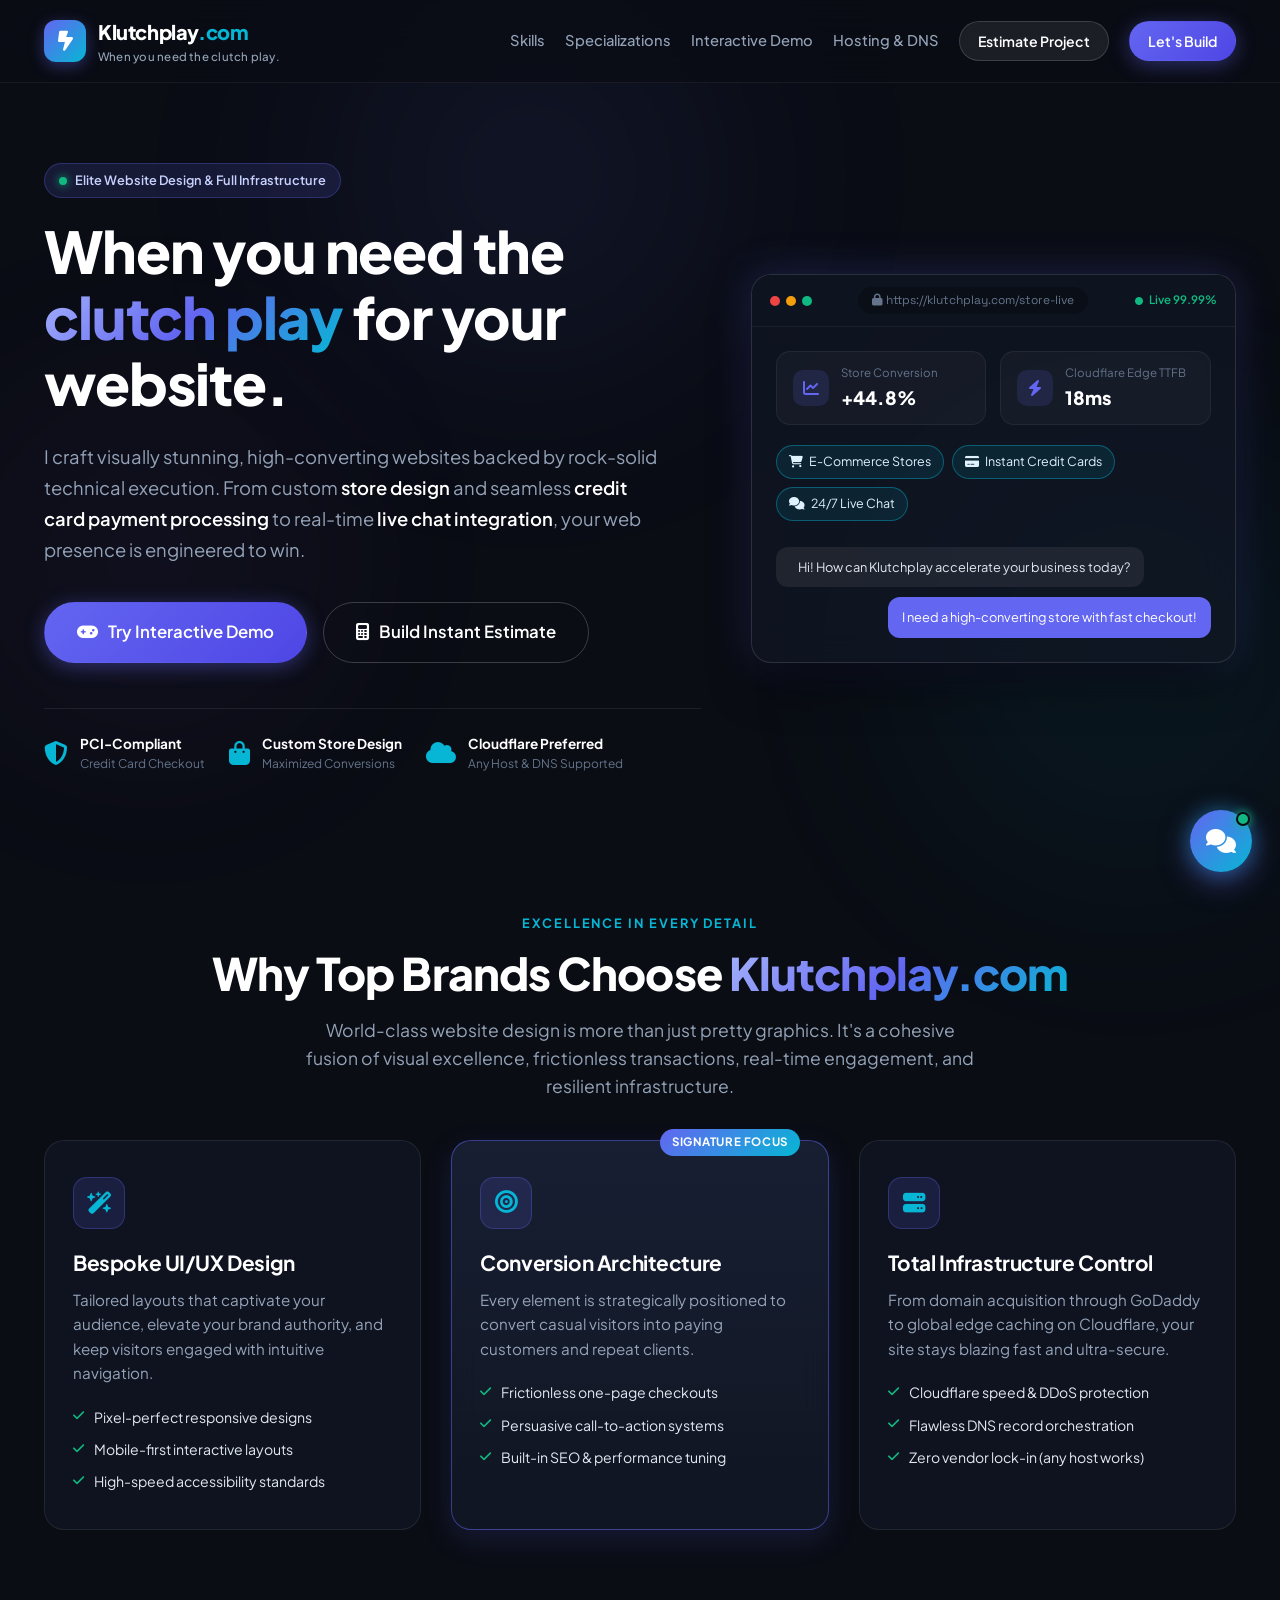
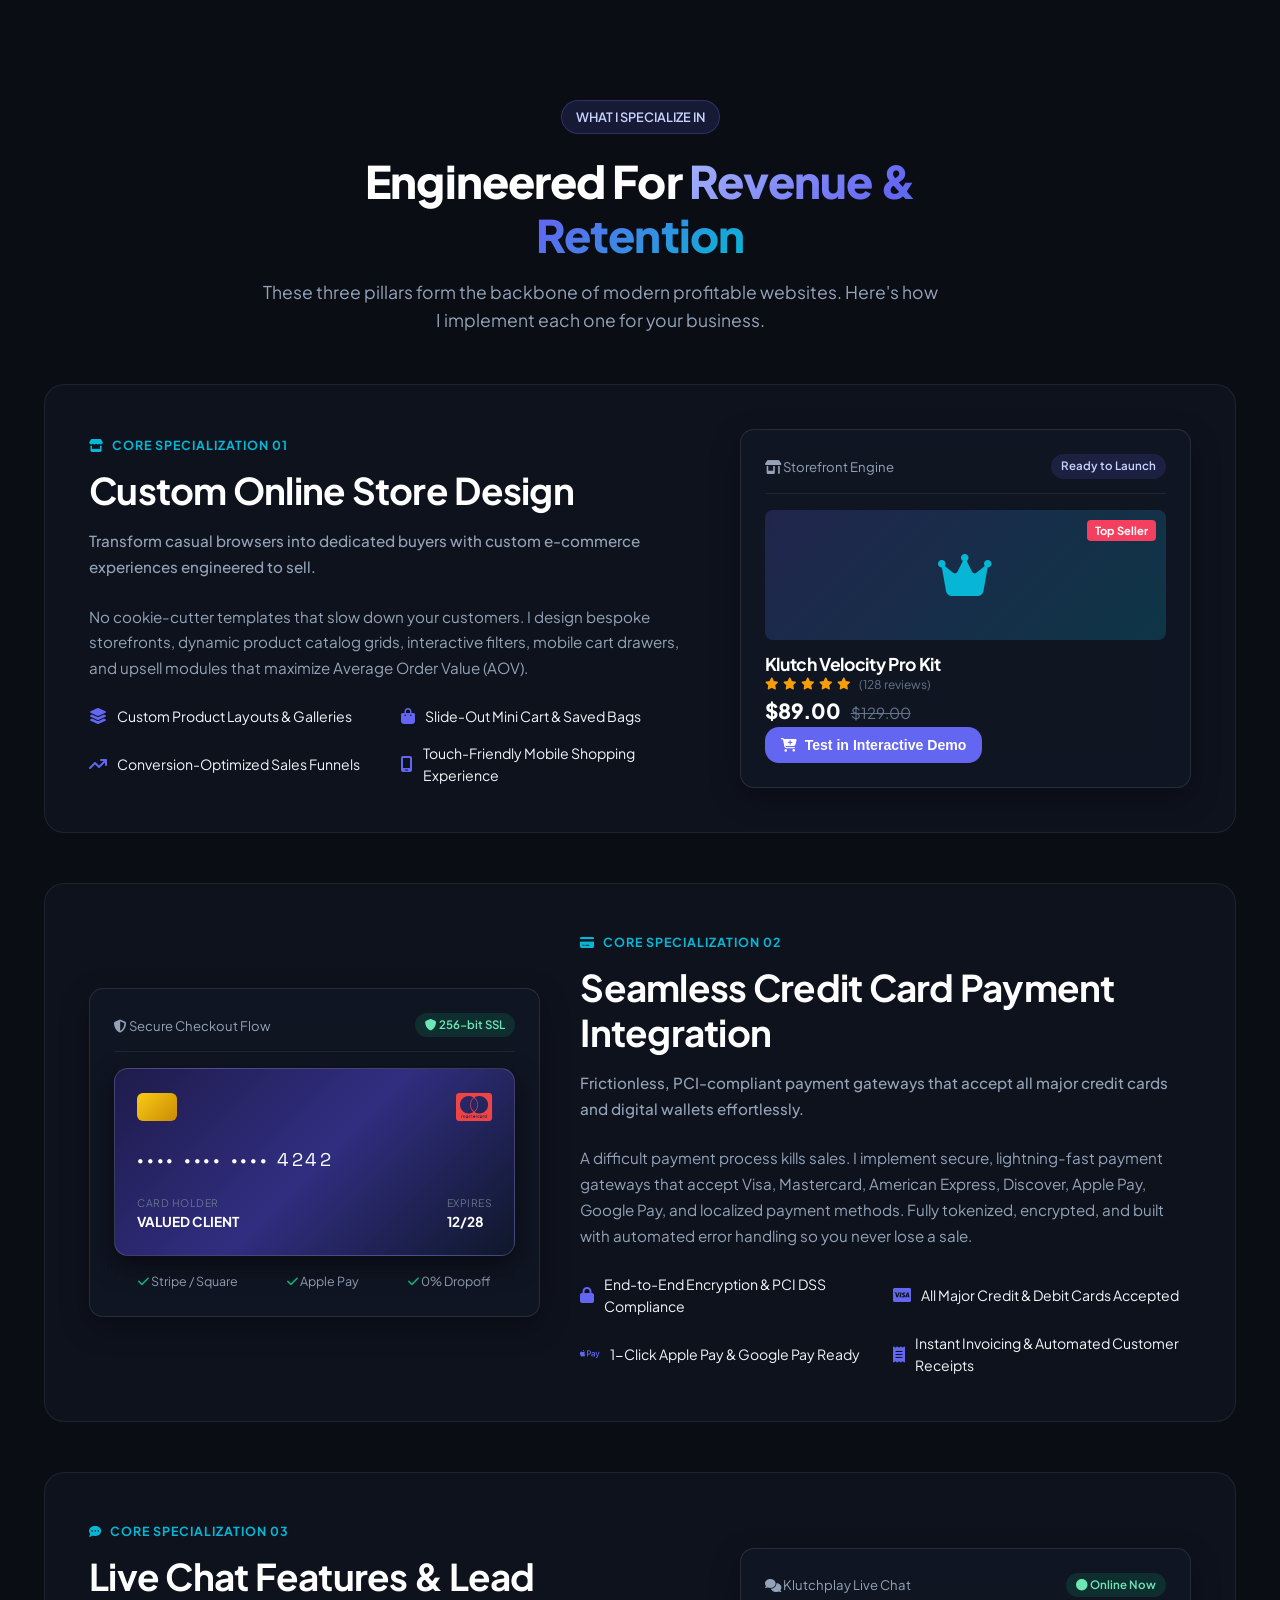
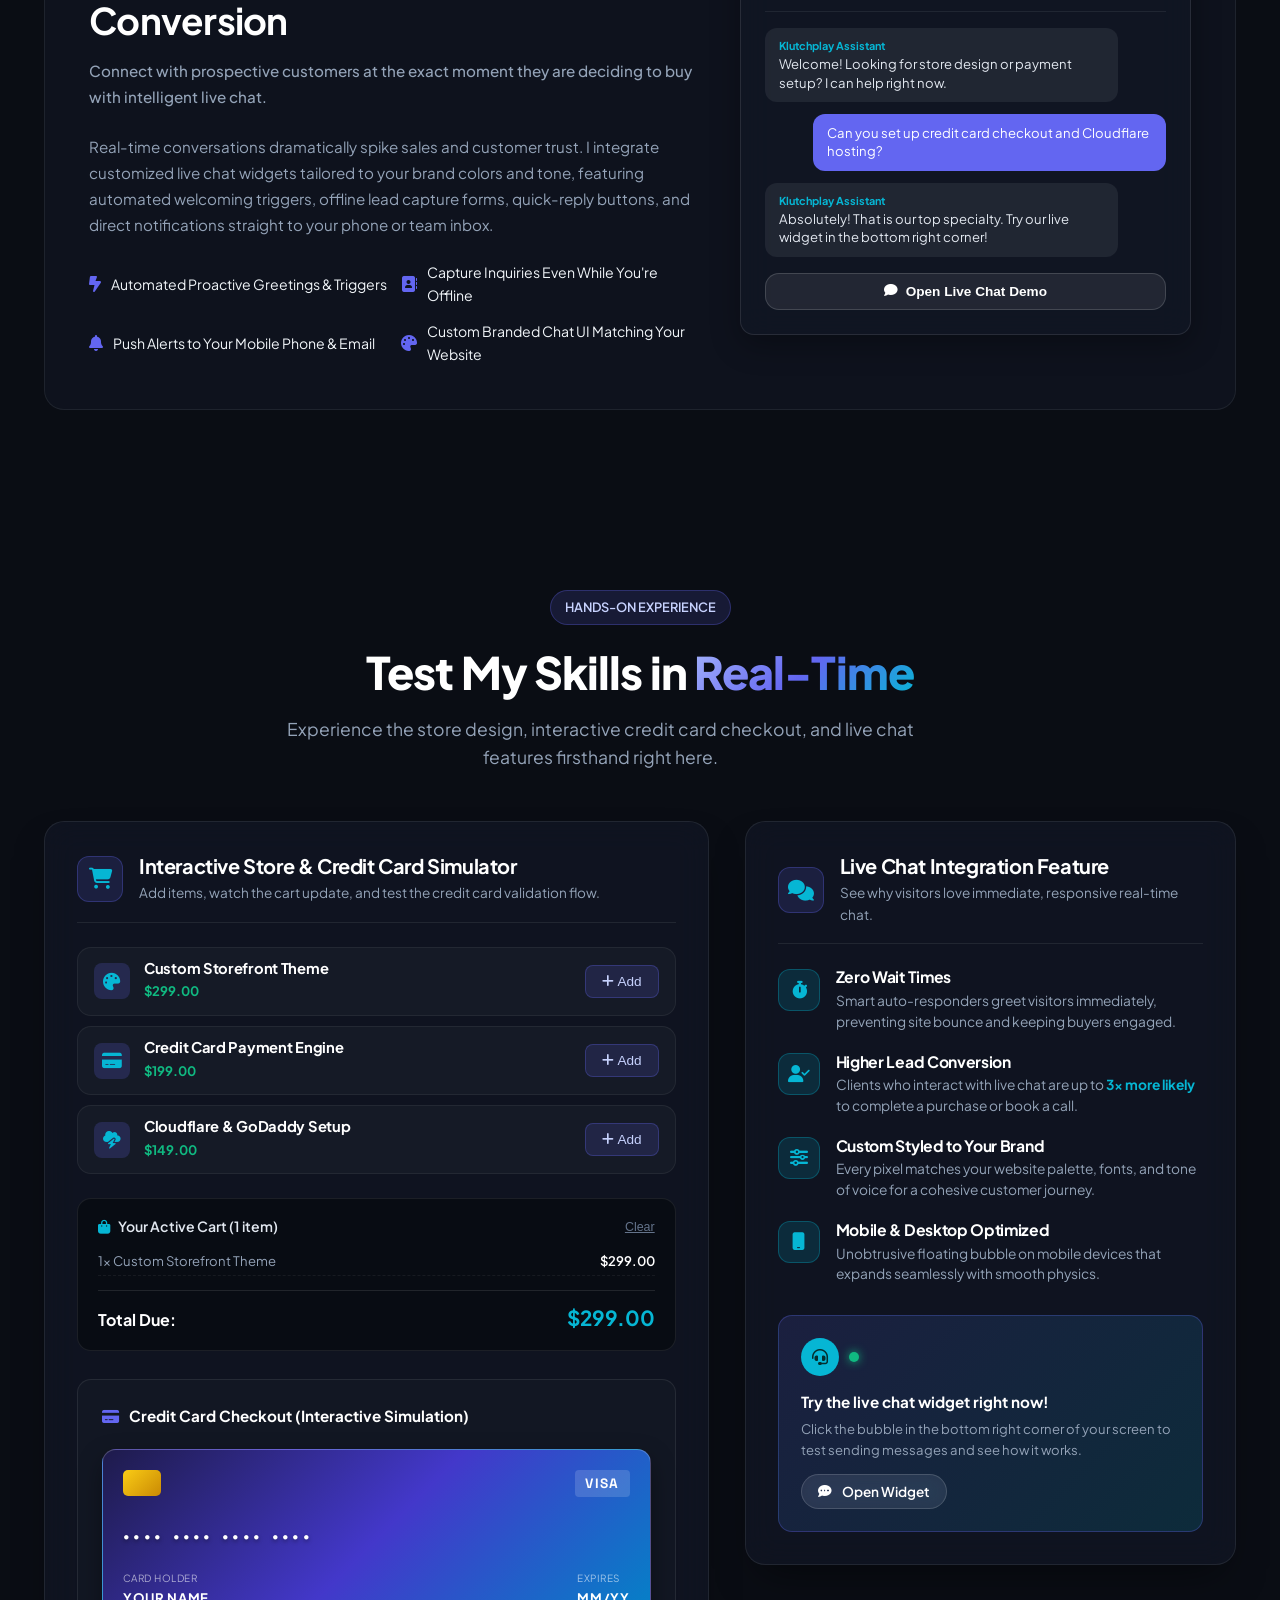
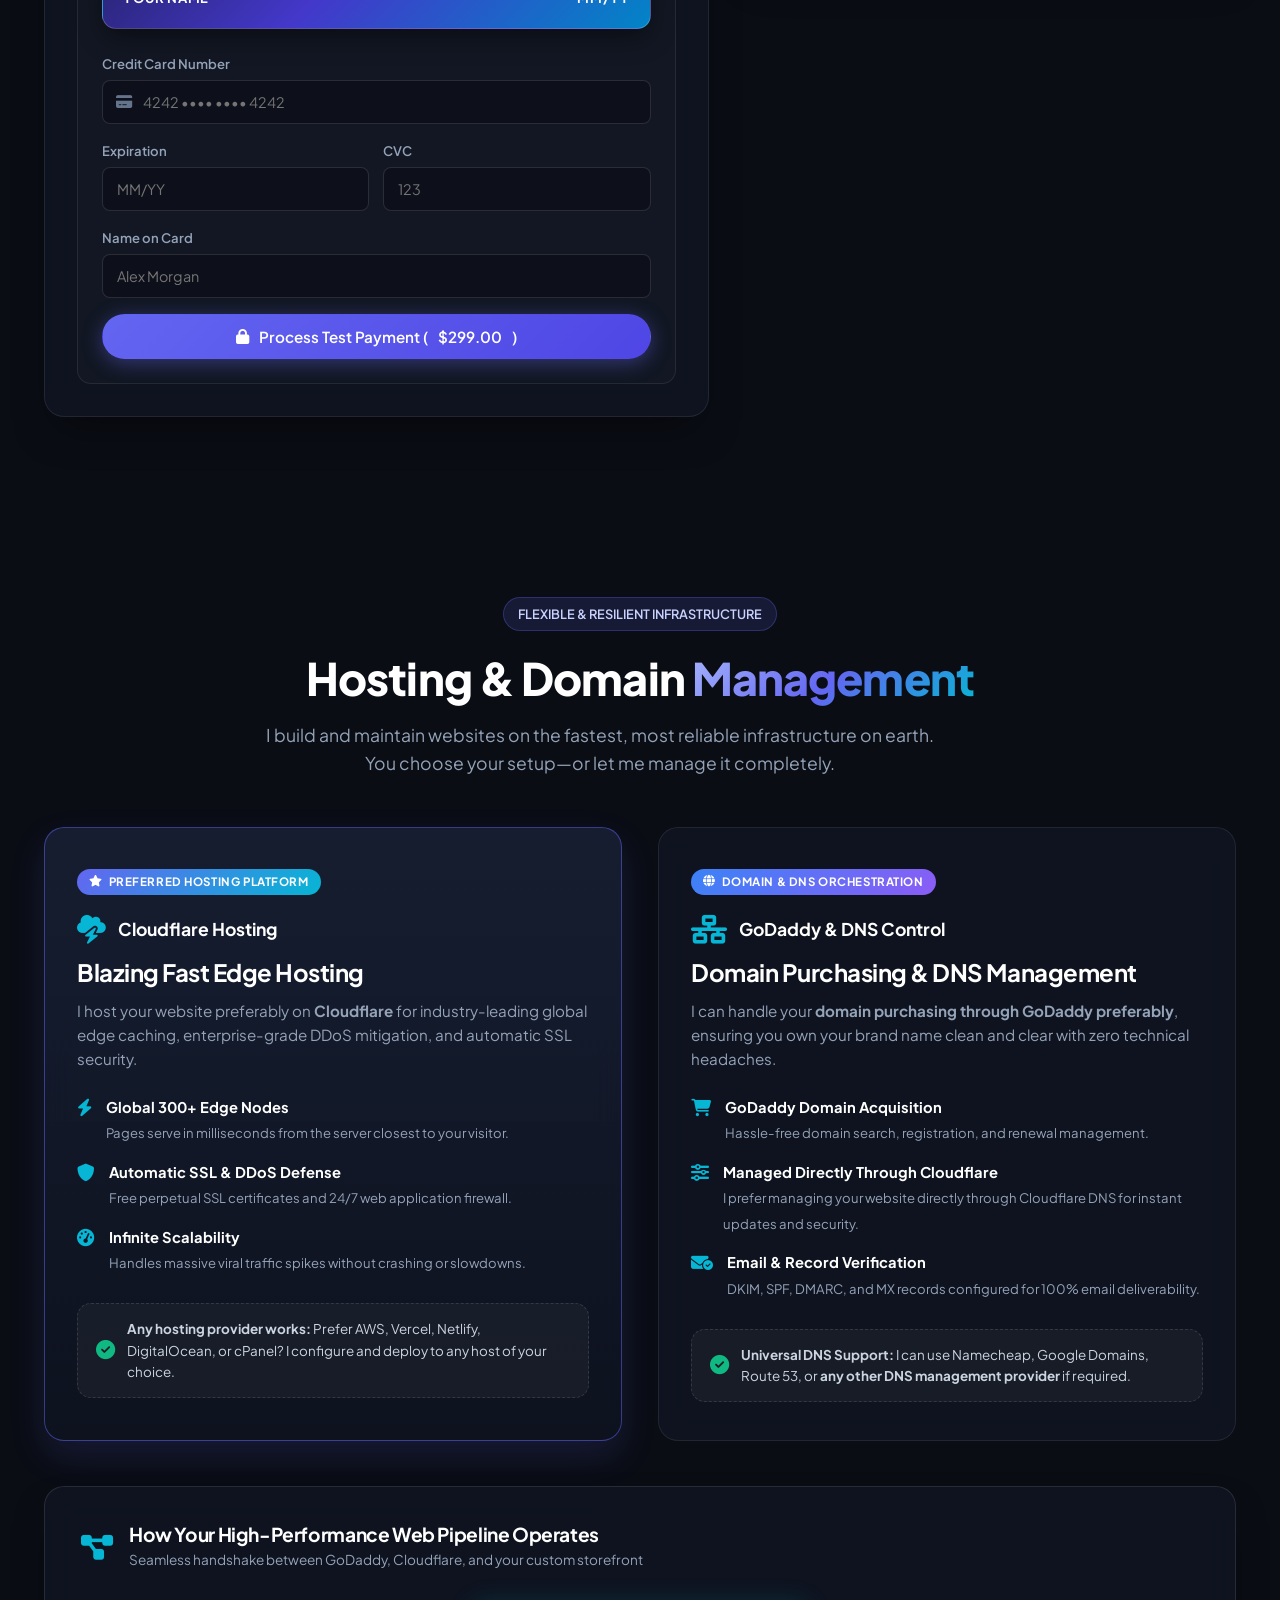
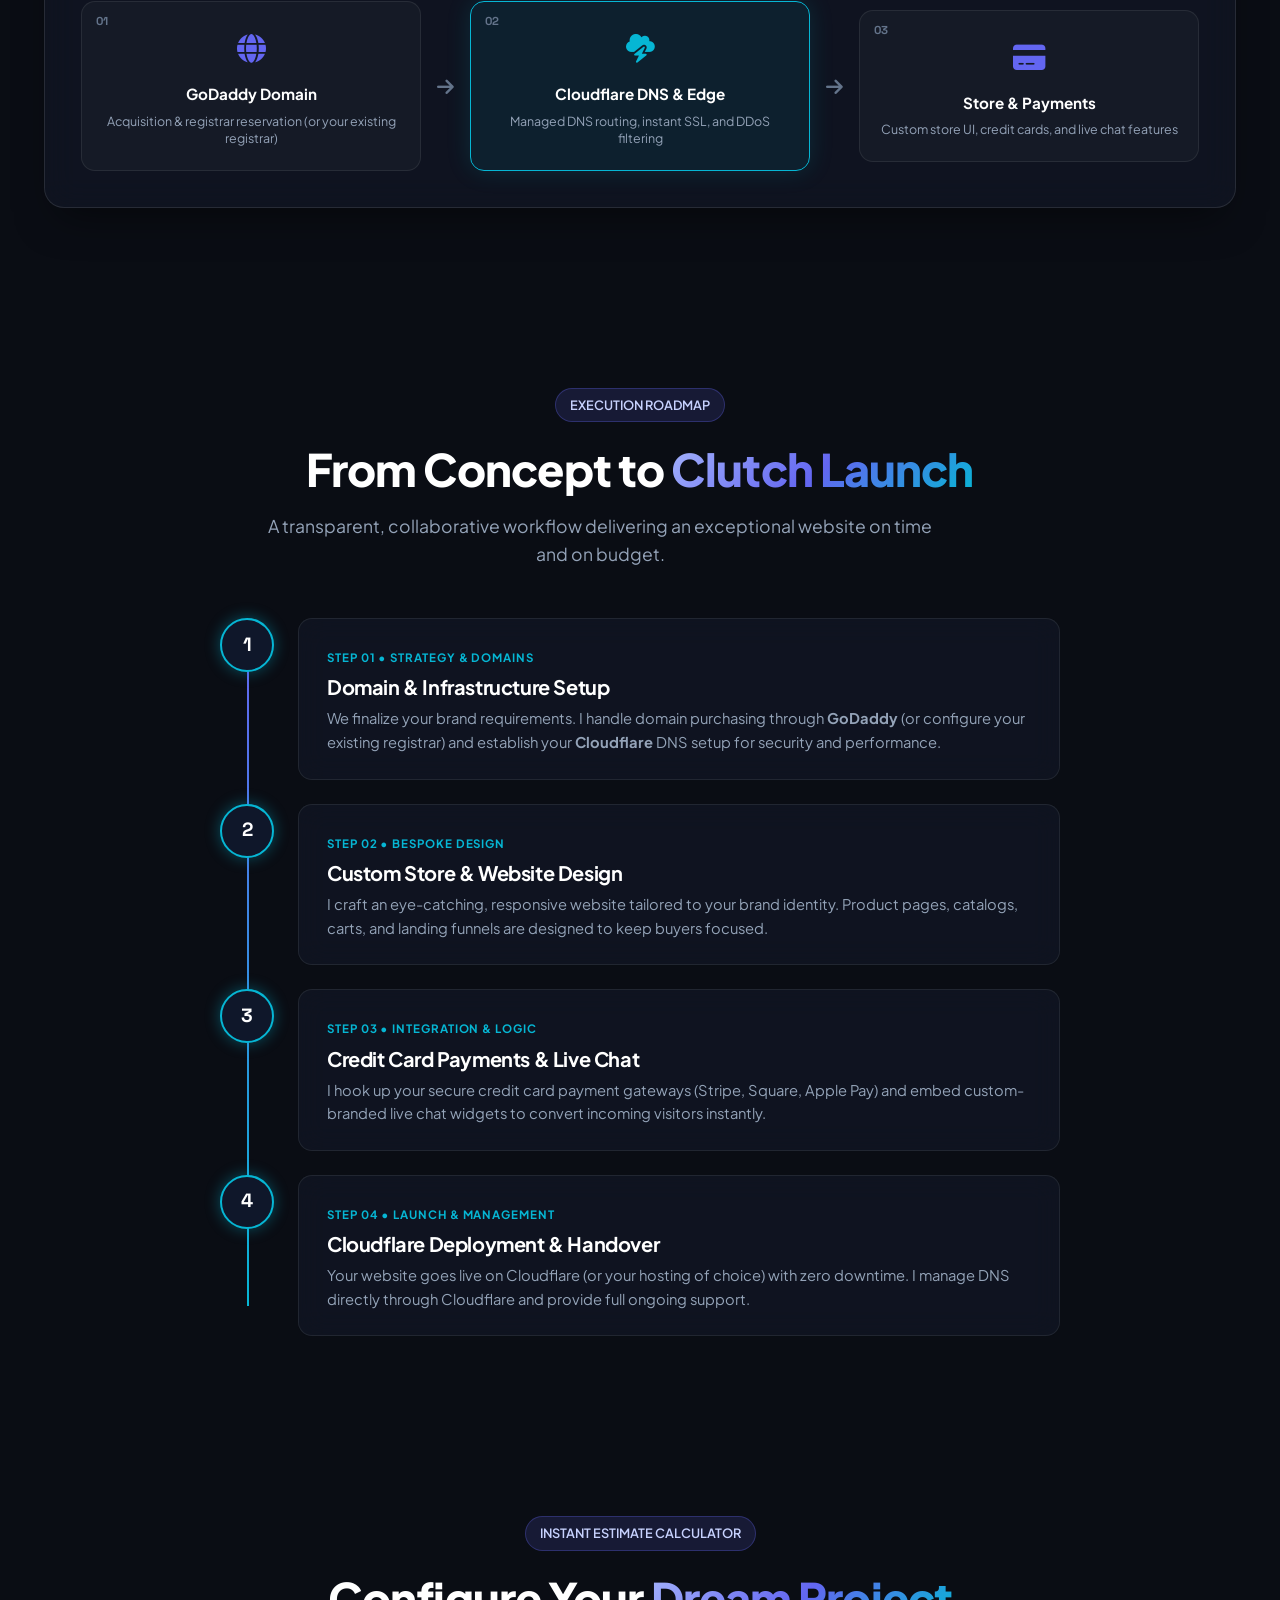
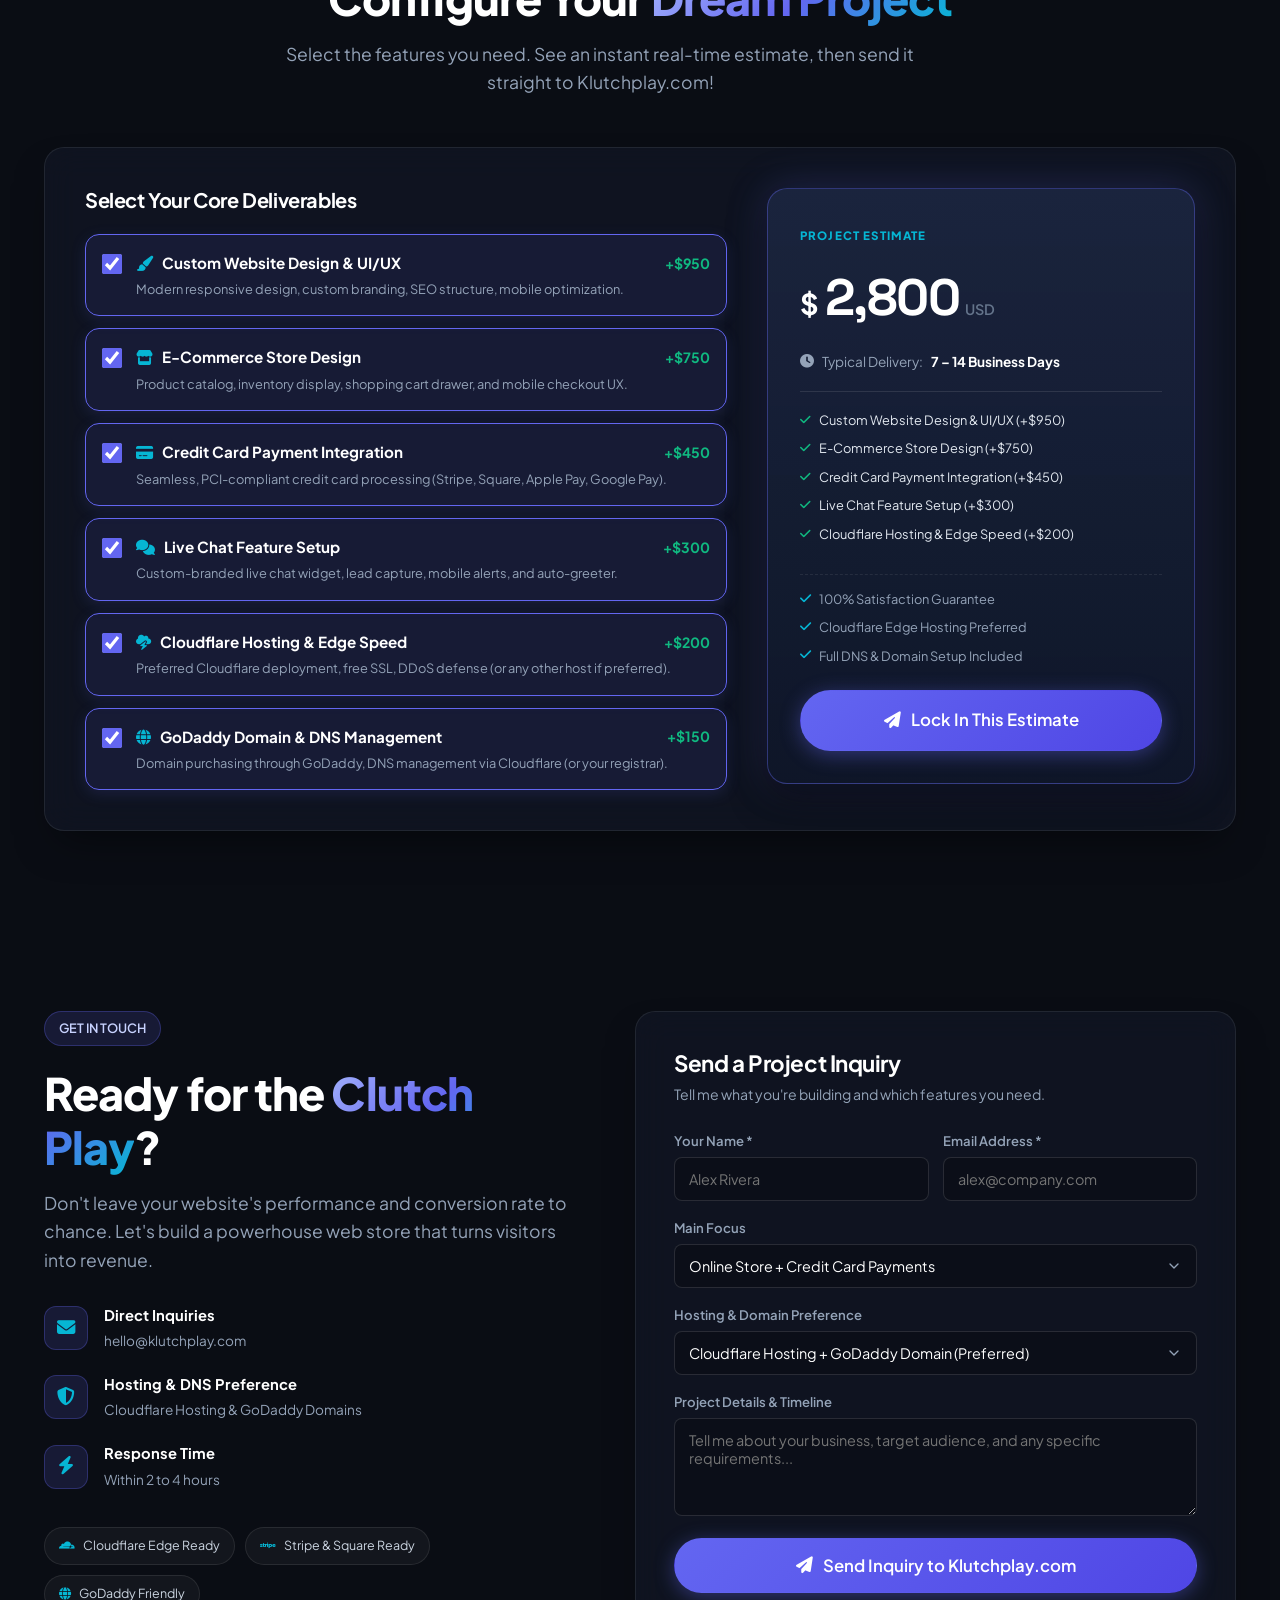
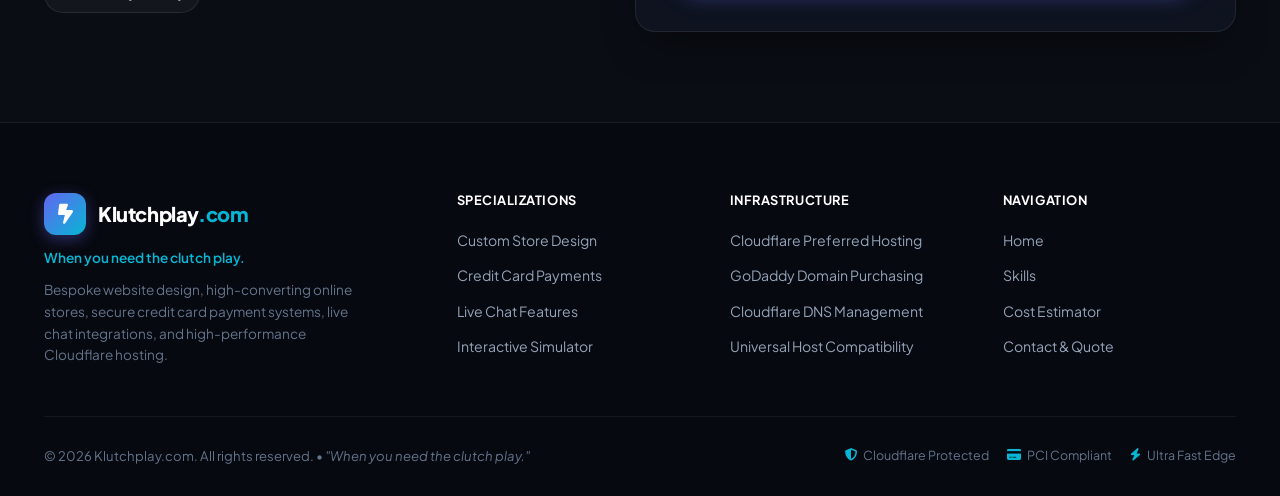
==== assets/index.html @ 0e6909cb "Initial Klutchplay site" ====
<!DOCTYPE html>
<html lang="en">
<head>
  <meta charset="UTF-8" />
  <meta name="viewport" content="width=device-width, initial-scale=1.0" />
  <title>Klutchplay.com | When you need the clutch play</title>
  <meta name="description" content="Klutchplay.com delivers elite website design, custom online store design, credit card payment integration, live chat, Cloudflare hosting, and GoDaddy domain management." />
  <link rel="preconnect" href="https://fonts.googleapis.com" />
  <link rel="preconnect" href="https://fonts.gstatic.com" crossorigin />
  <link href="https://fonts.googleapis.com/css2?family=Plus+Jakarta+Sans:wght@300;400;500;600;700;800&family=Space+Grotesk:wght@500;700&display=swap" rel="stylesheet" />
  <link rel="stylesheet" href="https://cdnjs.cloudflare.com/ajax/libs/font-awesome/6.5.1/css/all.min.css" />
  <link rel="stylesheet" href="styles.css" />
</head>
<body>
  <!-- BACKGROUND GLOWS -->
  <div class="glow-orb orb-1" aria-hidden="true"></div>
  <div class="glow-orb orb-2" aria-hidden="true"></div>
  <div class="glow-orb orb-3" aria-hidden="true"></div>

  <!-- HEADER -->
  <header class="site-header" id="header">
    <div class="container nav-container">
      <a href="#hero" class="brand-logo">
        <div class="logo-icon"><i class="fa-solid fa-bolt-lightning"></i></div>
        <div class="logo-text">
          <span class="logo-name">Klutchplay<span class="accent-dot">.com</span></span>
          <span class="logo-tagline">When you need the clutch play.</span>
        </div>
      </a>
      <nav class="nav-links" id="navLinks">
        <a href="#skills" class="nav-link">Skills</a>
        <a href="#specializations" class="nav-link">Specializations</a>
        <a href="#interactive-demo" class="nav-link">Interactive Demo</a>
        <a href="#infrastructure" class="nav-link">Hosting &amp; DNS</a>
        <a href="#quote-estimator" class="btn btn-secondary nav-btn">Estimate Project</a>
        <a href="#contact" class="btn btn-primary nav-btn">Let's Build</a>
      </nav>
      <button class="mobile-menu-toggle" id="menuToggle" aria-label="Toggle navigation menu">
        <i class="fa-solid fa-bars-staggered"></i>
      </button>
    </div>
  </header>

  <main>
    <!-- Hero Section -->
    <section class="hero-section" id="hero">
      <div class="container hero-grid">
        <div class="hero-content">
          <div class="badge-pill">
            <span class="pulse-dot"></span>
            <span>Elite Website Design &amp; Full Infrastructure</span>
          </div>
          <h1 class="hero-title">
            When you need the <span class="gradient-text">clutch play</span> for your website.
          </h1>
          <p class="hero-description">
            I craft visually stunning, high-converting websites backed by rock-solid technical execution. From custom <strong>store design</strong> and seamless <strong>credit card payment processing</strong> to real-time <strong>live chat integration</strong>, your web presence is engineered to win.
          </p>
          <div class="hero-cta-group">
            <a href="#interactive-demo" class="btn btn-primary btn-lg">
              <i class="fa-solid fa-gamepad"></i> Try Interactive Demo
            </a>
            <a href="#quote-estimator" class="btn btn-outline btn-lg">
              <i class="fa-solid fa-calculator"></i> Build Instant Estimate
            </a>
          </div>

          <!-- Proof Badges -->
          <div class="hero-proof-strip">
            <div class="proof-item">
              <i class="fa-solid fa-shield-halved"></i>
              <div>
                <strong>PCI-Compliant</strong>
                <span>Credit Card Checkout</span>
              </div>
            </div>
            <div class="proof-item">
              <i class="fa-solid fa-bag-shopping"></i>
              <div>
                <strong>Custom Store Design</strong>
                <span>Maximized Conversions</span>
              </div>
            </div>
            <div class="proof-item">
              <i class="fa-solid fa-cloud"></i>
              <div>
                <strong>Cloudflare Preferred</strong>
                <span>Any Host &amp; DNS Supported</span>
              </div>
            </div>
          </div>
        </div>

        <!-- Hero Visual Showcase Card -->
        <div class="hero-visual">
          <div class="glass-card hero-card">
            <div class="card-browser-bar">
              <div class="browser-dots">
                <span class="dot dot-red"></span>
                <span class="dot dot-yellow"></span>
                <span class="dot dot-green"></span>
              </div>
              <div class="browser-address">
                <i class="fa-solid fa-lock"></i> https://klutchplay.com/store-live
              </div>
              <span class="live-pill"><i class="fa-solid fa-circle"></i> Live 99.99%</span>
            </div>

            <div class="hero-preview-body">
              <div class="hero-stat-row">
                <div class="mini-stat-card">
                  <div class="stat-icon"><i class="fa-solid fa-chart-line"></i></div>
                  <div>
                    <span class="stat-label">Store Conversion</span>
                    <span class="stat-val">+44.8%</span>
                  </div>
                </div>
                <div class="mini-stat-card">
                  <div class="stat-icon"><i class="fa-solid fa-bolt"></i></div>
                  <div>
                    <span class="stat-label">Cloudflare Edge TTFB</span>
                    <span class="stat-val">18ms</span>
                  </div>
                </div>
              </div>

              <div class="hero-feature-pill-list">
                <div class="feature-chip active">
                  <i class="fa-solid fa-cart-shopping"></i> E-Commerce Stores
                </div>
                <div class="feature-chip active">
                  <i class="fa-solid fa-credit-card"></i> Instant Credit Cards
                </div>
                <div class="feature-chip active">
                  <i class="fa-solid fa-comments"></i> 24/7 Live Chat
                </div>
              </div>

              <div class="hero-chat-snippet">
                <div class="chat-bubble-mini bot">
                  <i class="fa-solid fa-sparkles"></i>
                  <span>Hi! How can Klutchplay accelerate your business today?</span>
                </div>
                <div class="chat-bubble-mini user">
                  <span>I need a high-converting store with fast checkout!</span>
                </div>
              </div>
            </div>
          </div>
        </div>
      </div>
    </section>

    <!-- Skills Highlight Strip -->
    <section class="skills-banner" id="skills">
      <div class="container">
        <p class="section-microtitle text-center">EXCELLENCE IN EVERY DETAIL</p>
        <h2 class="section-title text-center">Why Top Brands Choose <span class="gradient-text">Klutchplay.com</span></h2>
        <p class="section-subtitle text-center">
          World-class website design is more than just pretty graphics. It's a cohesive fusion of visual excellence, frictionless transactions, real-time engagement, and resilient infrastructure.
        </p>

        <div class="skills-grid">
          <div class="skill-card">
            <div class="skill-icon-wrapper">
              <i class="fa-solid fa-wand-magic-sparkles"></i>
            </div>
            <h3>Bespoke UI/UX Design</h3>
            <p>Tailored layouts that captivate your audience, elevate your brand authority, and keep visitors engaged with intuitive navigation.</p>
            <ul class="skill-bullets">
              <li><i class="fa-solid fa-check"></i> Pixel-perfect responsive designs</li>
              <li><i class="fa-solid fa-check"></i> Mobile-first interactive layouts</li>
              <li><i class="fa-solid fa-check"></i> High-speed accessibility standards</li>
            </ul>
          </div>

          <div class="skill-card featured-skill">
            <div class="feature-badge">Signature Focus</div>
            <div class="skill-icon-wrapper">
              <i class="fa-solid fa-bullseye"></i>
            </div>
            <h3>Conversion Architecture</h3>
            <p>Every element is strategically positioned to convert casual visitors into paying customers and repeat clients.</p>
            <ul class="skill-bullets">
              <li><i class="fa-solid fa-check"></i> Frictionless one-page checkouts</li>
              <li><i class="fa-solid fa-check"></i> Persuasive call-to-action systems</li>
              <li><i class="fa-solid fa-check"></i> Built-in SEO &amp; performance tuning</li>
            </ul>
          </div>

          <div class="skill-card">
            <div class="skill-icon-wrapper">
              <i class="fa-solid fa-server"></i>
            </div>
            <h3>Total Infrastructure Control</h3>
            <p>From domain acquisition through GoDaddy to global edge caching on Cloudflare, your site stays blazing fast and ultra-secure.</p>
            <ul class="skill-bullets">
              <li><i class="fa-solid fa-check"></i> Cloudflare speed &amp; DDoS protection</li>
              <li><i class="fa-solid fa-check"></i> Flawless DNS record orchestration</li>
              <li><i class="fa-solid fa-check"></i> Zero vendor lock-in (any host works)</li>
            </ul>
          </div>
        </div>
      </div>
    </section>

    <!-- Core Specializations Section -->
    <section class="specializations-section" id="specializations">
      <div class="container">
        <div class="section-header-centered">
          <span class="badge-pill">WHAT I SPECIALIZE IN</span>
          <h2 class="section-title">Engineered For <span class="gradient-text">Revenue &amp; Retention</span></h2>
          <p class="section-subtitle">
            These three pillars form the backbone of modern profitable websites. Here's how I implement each one for your business.
          </p>
        </div>

        <div class="specialization-cards">
          <!-- Specialization 1: Store Design -->
          <div class="spec-card">
            <div class="spec-content">
              <div class="spec-badge"><i class="fa-solid fa-store"></i> Core Specialization 01</div>
              <h3>Custom Online Store Design</h3>
              <p class="spec-lead">
                Transform casual browsers into dedicated buyers with custom e-commerce experiences engineered to sell.
              </p>
              <p>
                No cookie-cutter templates that slow down your customers. I design bespoke storefronts, dynamic product catalog grids, interactive filters, mobile cart drawers, and upsell modules that maximize Average Order Value (AOV).
              </p>
              <div class="spec-highlights">
                <div class="highlight-item">
                  <i class="fa-solid fa-layer-group"></i>
                  <span>Custom Product Layouts &amp; Galleries</span>
                </div>
                <div class="highlight-item">
                  <i class="fa-solid fa-bag-shopping"></i>
                  <span>Slide-Out Mini Cart &amp; Saved Bags</span>
                </div>
                <div class="highlight-item">
                  <i class="fa-solid fa-arrow-trend-up"></i>
                  <span>Conversion-Optimized Sales Funnels</span>
                </div>
                <div class="highlight-item">
                  <i class="fa-solid fa-mobile-screen"></i>
                  <span>Touch-Friendly Mobile Shopping Experience</span>
                </div>
              </div>
            </div>
            <div class="spec-visual">
              <div class="glass-card spec-demo-box">
                <div class="spec-demo-header">
                  <span><i class="fa-solid fa-shop"></i> Storefront Engine</span>
                  <span class="demo-tag">Ready to Launch</span>
                </div>
                <div class="mock-product">
                  <div class="mock-img">
                    <i class="fa-solid fa-crown product-icon"></i>
                    <span class="discount-tag">Top Seller</span>
                  </div>
                  <div class="mock-details">
                    <h4>Klutch Velocity Pro Kit</h4>
                    <div class="stars">
                      <i class="fa-solid fa-star"></i>
                      <i class="fa-solid fa-star"></i>
                      <i class="fa-solid fa-star"></i>
                      <i class="fa-solid fa-star"></i>
                      <i class="fa-solid fa-star"></i>
                      <span>(128 reviews)</span>
                    </div>
                    <div class="price-row">
                      <span class="curr-price">$89.00</span>
                      <span class="old-price">$129.00</span>
                    </div>
                    <button class="mock-add-btn" onclick="document.getElementById('interactive-demo').scrollIntoView({behavior: 'smooth'})">
                      <i class="fa-solid fa-cart-plus"></i> Test in Interactive Demo
                    </button>
                  </div>
                </div>
              </div>
            </div>
          </div>

          <!-- Specialization 2: Credit Card Payments -->
          <div class="spec-card reversed">
            <div class="spec-content">
              <div class="spec-badge"><i class="fa-solid fa-credit-card"></i> Core Specialization 02</div>
              <h3>Seamless Credit Card Payment Integration</h3>
              <p class="spec-lead">
                Frictionless, PCI-compliant payment gateways that accept all major credit cards and digital wallets effortlessly.
              </p>
              <p>
                A difficult payment process kills sales. I implement secure, lightning-fast payment gateways that accept Visa, Mastercard, American Express, Discover, Apple Pay, Google Pay, and localized payment methods. Fully tokenized, encrypted, and built with automated error handling so you never lose a sale.
              </p>
              <div class="spec-highlights">
                <div class="highlight-item">
                  <i class="fa-solid fa-lock"></i>
                  <span>End-to-End Encryption &amp; PCI DSS Compliance</span>
                </div>
                <div class="highlight-item">
                  <i class="fa-brands fa-cc-visa"></i>
                  <span>All Major Credit &amp; Debit Cards Accepted</span>
                </div>
                <div class="highlight-item">
                  <i class="fa-brands fa-apple-pay"></i>
                  <span>1-Click Apple Pay &amp; Google Pay Ready</span>
                </div>
                <div class="highlight-item">
                  <i class="fa-solid fa-receipt"></i>
                  <span>Instant Invoicing &amp; Automated Customer Receipts</span>
                </div>
              </div>
            </div>
            <div class="spec-visual">
              <div class="glass-card spec-demo-box">
                <div class="spec-demo-header">
                  <span><i class="fa-solid fa-shield-halved"></i> Secure Checkout Flow</span>
                  <span class="demo-tag green"><i class="fa-solid fa-shield"></i> 256-bit SSL</span>
                </div>
                <div class="mock-cc-preview">
                  <div class="credit-card-chip-graphic">
                    <div class="card-chip"></div>
                    <i class="fa-brands fa-cc-mastercard brand-cc-icon"></i>
                  </div>
                  <div class="mock-card-num">•••• •••• •••• 4242</div>
                  <div class="mock-card-footer">
                    <div>
                      <span class="card-small-label">CARD HOLDER</span>
                      <span class="card-small-val">VALUED CLIENT</span>
                    </div>
                    <div>
                      <span class="card-small-label">EXPIRES</span>
                      <span class="card-small-val">12/28</span>
                    </div>
                  </div>
                </div>
                <div class="mock-checkout-badges">
                  <span><i class="fa-solid fa-check"></i> Stripe / Square</span>
                  <span><i class="fa-solid fa-check"></i> Apple Pay</span>
                  <span><i class="fa-solid fa-check"></i> 0% Dropoff</span>
                </div>
              </div>
            </div>
          </div>

          <!-- Specialization 3: Live Chat Features -->
          <div class="spec-card">
            <div class="spec-content">
              <div class="spec-badge"><i class="fa-solid fa-comment-dots"></i> Core Specialization 03</div>
              <h3>Live Chat Features &amp; Lead Conversion</h3>
              <p class="spec-lead">
                Connect with prospective customers at the exact moment they are deciding to buy with intelligent live chat.
              </p>
              <p>
                Real-time conversations dramatically spike sales and customer trust. I integrate customized live chat widgets tailored to your brand colors and tone, featuring automated welcoming triggers, offline lead capture forms, quick-reply buttons, and direct notifications straight to your phone or team inbox.
              </p>
              <div class="spec-highlights">
                <div class="highlight-item">
                  <i class="fa-solid fa-bolt-lightning"></i>
                  <span>Automated Proactive Greetings &amp; Triggers</span>
                </div>
                <div class="highlight-item">
                  <i class="fa-solid fa-address-book"></i>
                  <span>Capture Inquiries Even While You're Offline</span>
                </div>
                <div class="highlight-item">
                  <i class="fa-solid fa-bell"></i>
                  <span>Push Alerts to Your Mobile Phone &amp; Email</span>
                </div>
                <div class="highlight-item">
                  <i class="fa-solid fa-palette"></i>
                  <span>Custom Branded Chat UI Matching Your Website</span>
                </div>
              </div>
            </div>
            <div class="spec-visual">
              <div class="glass-card spec-demo-box">
                <div class="spec-demo-header">
                  <span><i class="fa-solid fa-comments"></i> Klutchplay Live Chat</span>
                  <span class="demo-tag green"><i class="fa-solid fa-circle"></i> Online Now</span>
                </div>
                <div class="mock-chat-window">
                  <div class="chat-msg received">
                    <span class="sender">Klutchplay Assistant</span>
                    <p>Welcome! Looking for store design or payment setup? I can help right now.</p>
                  </div>
                  <div class="chat-msg sent">
                    <p>Can you set up credit card checkout and Cloudflare hosting?</p>
                  </div>
                  <div class="chat-msg received">
                    <span class="sender">Klutchplay Assistant</span>
                    <p>Absolutely! That is our top specialty. Try our live widget in the bottom right corner!</p>
                  </div>
                </div>
                <button class="open-chat-btn-demo" id="triggerFloatingChat" onclick="window.KlutchChat.toggle()">
                  <i class="fa-solid fa-comment"></i> Open Live Chat Demo
                </button>
              </div>
            </div>
          </div>
        </div>
      </div>
    </section>

    <!-- Interactive Live Demo Showcase Section -->
    <section class="interactive-demo-section" id="interactive-demo">
      <div class="container">
        <div class="section-header-centered">
          <span class="badge-pill">HANDS-ON EXPERIENCE</span>
          <h2 class="section-title">Test My Skills in <span class="gradient-text">Real-Time</span></h2>
          <p class="section-subtitle">
            Experience the store design, interactive credit card checkout, and live chat features firsthand right here.
          </p>
        </div>

        <div class="demo-showcase-grid">
          <!-- Interactive E-Commerce & Checkout Simulator -->
          <div class="glass-card demo-card">
            <div class="demo-card-header">
              <div class="header-icon"><i class="fa-solid fa-cart-shopping"></i></div>
              <div>
                <h3>Interactive Store &amp; Credit Card Simulator</h3>
                <p>Add items, watch the cart update, and test the credit card validation flow.</p>
              </div>
            </div>

            <div class="demo-store-items">
              <div class="demo-item-card" data-id="1" data-name="Custom Storefront Theme" data-price="299">
                <div class="item-visual"><i class="fa-solid fa-palette"></i></div>
                <div class="item-info">
                  <h4>Custom Storefront Theme</h4>
                  <span class="item-price">$299.00</span>
                </div>
                <button class="btn-sm btn-item-add" onclick="window.KlutchDemo.addToCart('Custom Storefront Theme', 299)">
                  <i class="fa-solid fa-plus"></i> Add
                </button>
              </div>

              <div class="demo-item-card" data-id="2" data-name="Credit Card Payment Engine" data-price="199">
                <div class="item-visual"><i class="fa-solid fa-credit-card"></i></div>
                <div class="item-info">
                  <h4>Credit Card Payment Engine</h4>
                  <span class="item-price">$199.00</span>
                </div>
                <button class="btn-sm btn-item-add" onclick="window.KlutchDemo.addToCart('Credit Card Payment Engine', 199)">
                  <i class="fa-solid fa-plus"></i> Add
                </button>
              </div>

              <div class="demo-item-card" data-id="3" data-name="Cloudflare & GoDaddy Setup" data-price="149">
                <div class="item-visual"><i class="fa-solid fa-cloud-bolt"></i></div>
                <div class="item-info">
                  <h4>Cloudflare &amp; GoDaddy Setup</h4>
                  <span class="item-price">$149.00</span>
                </div>
                <button class="btn-sm btn-item-add" onclick="window.KlutchDemo.addToCart('Cloudflare & GoDaddy Setup', 149)">
                  <i class="fa-solid fa-plus"></i> Add
                </button>
              </div>
            </div>

            <!-- Live Cart Summary -->
            <div class="demo-cart-box">
              <div class="cart-box-header">
                <span><i class="fa-solid fa-bag-shopping"></i> Your Active Cart (<span id="cartCount">1</span> item)</span>
                <button class="btn-text-clear" onclick="window.KlutchDemo.clearCart()">Clear</button>
              </div>
              <ul class="cart-item-list" id="cartItemList"></ul>
              <div class="cart-totals">
                <span>Total Due:</span>
                <span class="cart-total-price" id="cartTotalDisplay">$299.00</span>
              </div>
            </div>

            <!-- Interactive Credit Card Input Form -->
            <div class="demo-payment-box">
              <div class="payment-box-title">
                <i class="fa-solid fa-credit-card"></i>
                <span>Credit Card Checkout (Interactive Simulation)</span>
              </div>

              <div class="interactive-card-graphic" id="cardGraphic">
                <div class="card-graphic-top">
                  <div class="card-sim-chip"></div>
                  <div class="card-brand-badge" id="cardBrandBadge">VISA</div>
                </div>
                <div class="card-sim-number" id="cardSimNumber">•••• •••• •••• ••••</div>
                <div class="card-graphic-bottom">
                  <div>
                    <div class="graphic-label">CARD HOLDER</div>
                    <div class="graphic-val" id="cardSimHolder">YOUR NAME</div>
                  </div>
                  <div>
                    <div class="graphic-label">EXPIRES</div>
                    <div class="graphic-val" id="cardSimExp">MM/YY</div>
                  </div>
                </div>
              </div>

              <form id="simulatorForm" onsubmit="window.KlutchDemo.handleSimulatePay(event)">
                <div class="form-group">
                  <label for="simCardNum">Credit Card Number</label>
                  <div class="input-icon-wrap">
                    <i class="fa-solid fa-credit-card"></i>
                    <input type="text" id="simCardNum" placeholder="4242 •••• •••• 4242" maxlength="19" autocomplete="off" />
                  </div>
                </div>

                <div class="form-row">
                  <div class="form-group half">
                    <label for="simCardExp">Expiration</label>
                    <input type="text" id="simCardExp" placeholder="MM/YY" maxlength="5" />
                  </div>
                  <div class="form-group half">
                    <label for="simCardCvc">CVC</label>
                    <input type="text" id="simCardCvc" placeholder="123" maxlength="4" />
                  </div>
                </div>

                <div class="form-group">
                  <label for="simCardName">Name on Card</label>
                  <input type="text" id="simCardName" placeholder="Alex Morgan" />
                </div>

                <button type="submit" class="btn btn-primary btn-block" id="simPayBtn">
                  <i class="fa-solid fa-lock"></i> Process Test Payment (<span id="simPayAmount">$299.00</span>)
                </button>
              </form>

              <div id="simFeedback" class="sim-feedback-msg" style="display: none;"></div>
            </div>
          </div>

          <!-- Feature Breakdown Card: Live Chat & Conversion -->
          <div class="glass-card demo-card chat-showcase-panel">
            <div class="demo-card-header">
              <div class="header-icon"><i class="fa-solid fa-comments"></i></div>
              <div>
                <h3>Live Chat Integration Feature</h3>
                <p>See why visitors love immediate, responsive real-time chat.</p>
              </div>
            </div>

            <div class="chat-benefits-list">
              <div class="chat-benefit-row">
                <div class="benefit-badge"><i class="fa-solid fa-stopwatch"></i></div>
                <div>
                  <h4>Zero Wait Times</h4>
                  <p>Smart auto-responders greet visitors immediately, preventing site bounce and keeping buyers engaged.</p>
                </div>
              </div>

              <div class="chat-benefit-row">
                <div class="benefit-badge"><i class="fa-solid fa-user-check"></i></div>
                <div>
                  <h4>Higher Lead Conversion</h4>
                  <p>Clients who interact with live chat are up to <strong>3x more likely</strong> to complete a purchase or book a call.</p>
                </div>
              </div>

              <div class="chat-benefit-row">
                <div class="benefit-badge"><i class="fa-solid fa-sliders"></i></div>
                <div>
                  <h4>Custom Styled to Your Brand</h4>
                  <p>Every pixel matches your website palette, fonts, and tone of voice for a cohesive customer journey.</p>
                </div>
              </div>

              <div class="chat-benefit-row">
                <div class="benefit-badge"><i class="fa-solid fa-mobile"></i></div>
                <div>
                  <h4>Mobile &amp; Desktop Optimized</h4>
                  <p>Unobtrusive floating bubble on mobile devices that expands seamlessly with smooth physics.</p>
                </div>
              </div>
            </div>

            <div class="chat-demo-callout-box">
              <div class="callout-avatar-group">
                <div class="mini-avatar"><i class="fa-solid fa-headset"></i></div>
                <div class="pulse-indicator"></div>
              </div>
              <div class="callout-text">
                <strong>Try the live chat widget right now!</strong>
                <p>Click the bubble in the bottom right corner of your screen to test sending messages and see how it works.</p>
              </div>
              <button class="btn btn-secondary btn-sm" onclick="window.KlutchChat.toggle()">
                <i class="fa-solid fa-comment-dots"></i> Open Widget
              </button>
            </div>
          </div>
        </div>
      </div>
    </section>

    <!-- Hosting, Domain & DNS Section -->
    <section class="infrastructure-section" id="infrastructure">
      <div class="container">
        <div class="section-header-centered">
          <span class="badge-pill">FLEXIBLE &amp; RESILIENT INFRASTRUCTURE</span>
          <h2 class="section-title">Hosting &amp; Domain <span class="gradient-text">Management</span></h2>
          <p class="section-subtitle">
            I build and maintain websites on the fastest, most reliable infrastructure on earth. You choose your setup—or let me manage it completely.
          </p>
        </div>

        <div class="infra-grid">
          <!-- Cloudflare Hosting Card (Preferred) -->
          <div class="infra-card featured-infra">
            <div class="infra-top-badge">
              <i class="fa-solid fa-star"></i> Preferred Hosting Platform
            </div>
            <div class="infra-icon-brand">
              <i class="fa-solid fa-cloud-bolt"></i>
              <span class="brand-title">Cloudflare Hosting</span>
            </div>
            <h3>Blazing Fast Edge Hosting</h3>
            <p>
              I host your website preferably on <strong>Cloudflare</strong> for industry-leading global edge caching, enterprise-grade DDoS mitigation, and automatic SSL security.
            </p>
            <div class="infra-features">
              <div class="infra-feat-item">
                <i class="fa-solid fa-bolt"></i>
                <div>
                  <strong>Global 300+ Edge Nodes</strong>
                  <span>Pages serve in milliseconds from the server closest to your visitor.</span>
                </div>
              </div>
              <div class="infra-feat-item">
                <i class="fa-solid fa-shield"></i>
                <div>
                  <strong>Automatic SSL &amp; DDoS Defense</strong>
                  <span>Free perpetual SSL certificates and 24/7 web application firewall.</span>
                </div>
              </div>
              <div class="infra-feat-item">
                <i class="fa-solid fa-gauge-high"></i>
                <div>
                  <strong>Infinite Scalability</strong>
                  <span>Handles massive viral traffic spikes without crashing or slowdowns.</span>
                </div>
              </div>
            </div>
            <div class="infra-compat-note">
              <i class="fa-solid fa-circle-check"></i>
              <span><strong>Any hosting provider works:</strong> Prefer AWS, Vercel, Netlify, DigitalOcean, or cPanel? I configure and deploy to any host of your choice.</span>
            </div>
          </div>

          <!-- GoDaddy & Cloudflare DNS Card -->
          <div class="infra-card">
            <div class="infra-top-badge alt">
              <i class="fa-solid fa-globe"></i> Domain &amp; DNS Orchestration
            </div>
            <div class="infra-icon-brand">
              <i class="fa-solid fa-network-wired"></i>
              <span class="brand-title">GoDaddy &amp; DNS Control</span>
            </div>
            <h3>Domain Purchasing &amp; DNS Management</h3>
            <p>
              I can handle your <strong>domain purchasing through GoDaddy preferably</strong>, ensuring you own your brand name clean and clear with zero technical headaches.
            </p>
            <div class="infra-features">
              <div class="infra-feat-item">
                <i class="fa-solid fa-cart-shopping"></i>
                <div>
                  <strong>GoDaddy Domain Acquisition</strong>
                  <span>Hassle-free domain search, registration, and renewal management.</span>
                </div>
              </div>
              <div class="infra-feat-item">
                <i class="fa-solid fa-sliders"></i>
                <div>
                  <strong>Managed Directly Through Cloudflare</strong>
                  <span>I prefer managing your website directly through Cloudflare DNS for instant updates and security.</span>
                </div>
              </div>
              <div class="infra-feat-item">
                <i class="fa-solid fa-envelope-circle-check"></i>
                <div>
                  <strong>Email &amp; Record Verification</strong>
                  <span>DKIM, SPF, DMARC, and MX records configured for 100% email deliverability.</span>
                </div>
              </div>
            </div>
            <div class="infra-compat-note">
              <i class="fa-solid fa-circle-check"></i>
              <span><strong>Universal DNS Support:</strong> I can use Namecheap, Google Domains, Route 53, or <strong>any other DNS management provider</strong> if required.</span>
            </div>
          </div>
        </div>

        <!-- Infrastructure Architecture Diagram Box -->
        <div class="glass-card arch-diagram-box">
          <div class="arch-heading">
            <i class="fa-solid fa-diagram-project"></i>
            <div>
              <h4>How Your High-Performance Web Pipeline Operates</h4>
              <span>Seamless handshake between GoDaddy, Cloudflare, and your custom storefront</span>
            </div>
          </div>
          <div class="pipeline-steps">
            <div class="pipeline-step">
              <div class="step-num">01</div>
              <div class="step-icon"><i class="fa-solid fa-globe"></i></div>
              <div class="step-name">GoDaddy Domain</div>
              <p>Acquisition &amp; registrar reservation (or your existing registrar)</p>
            </div>
            <div class="pipeline-connector"><i class="fa-solid fa-arrow-right"></i></div>
            <div class="pipeline-step highlight">
              <div class="step-num">02</div>
              <div class="step-icon"><i class="fa-solid fa-cloud-bolt"></i></div>
              <div class="step-name">Cloudflare DNS &amp; Edge</div>
              <p>Managed DNS routing, instant SSL, and DDoS filtering</p>
            </div>
            <div class="pipeline-connector"><i class="fa-solid fa-arrow-right"></i></div>
            <div class="pipeline-step">
              <div class="step-num">03</div>
              <div class="step-icon"><i class="fa-solid fa-credit-card"></i></div>
              <div class="step-name">Store &amp; Payments</div>
              <p>Custom store UI, credit cards, and live chat features</p>
            </div>
          </div>
        </div>
      </div>
    </section>

    <!-- Step by Step Process Section -->
    <section class="process-section" id="process">
      <div class="container">
        <div class="section-header-centered">
          <span class="badge-pill">EXECUTION ROADMAP</span>
          <h2 class="section-title">From Concept to <span class="gradient-text">Clutch Launch</span></h2>
          <p class="section-subtitle">
            A transparent, collaborative workflow delivering an exceptional website on time and on budget.
          </p>
        </div>

        <div class="process-timeline">
          <div class="process-step-item">
            <div class="step-bubble">1</div>
            <div class="process-card">
              <span class="step-tag">Step 01 &bull; Strategy &amp; Domains</span>
              <h3>Domain &amp; Infrastructure Setup</h3>
              <p>
                We finalize your brand requirements. I handle domain purchasing through <strong>GoDaddy</strong> (or configure your existing registrar) and establish your <strong>Cloudflare</strong> DNS setup for security and performance.
              </p>
            </div>
          </div>

          <div class="process-step-item">
            <div class="step-bubble">2</div>
            <div class="process-card">
              <span class="step-tag">Step 02 &bull; Bespoke Design</span>
              <h3>Custom Store &amp; Website Design</h3>
              <p>
                I craft an eye-catching, responsive website tailored to your brand identity. Product pages, catalogs, carts, and landing funnels are designed to keep buyers focused.
              </p>
            </div>
          </div>

          <div class="process-step-item">
            <div class="step-bubble">3</div>
            <div class="process-card">
              <span class="step-tag">Step 03 &bull; Integration &amp; Logic</span>
              <h3>Credit Card Payments &amp; Live Chat</h3>
              <p>
                I hook up your secure credit card payment gateways (Stripe, Square, Apple Pay) and embed custom-branded live chat widgets to convert incoming visitors instantly.
              </p>
            </div>
          </div>

          <div class="process-step-item">
            <div class="step-bubble">4</div>
            <div class="process-card">
              <span class="step-tag">Step 04 &bull; Launch &amp; Management</span>
              <h3>Cloudflare Deployment &amp; Handover</h3>
              <p>
                Your website goes live on Cloudflare (or your hosting of choice) with zero downtime. I manage DNS directly through Cloudflare and provide full ongoing support.
              </p>
            </div>
          </div>
        </div>
      </div>
    </section>

    <!-- Interactive Project Estimator / Quote Builder Section -->
    <section class="quote-section" id="quote-estimator">
      <div class="container">
        <div class="section-header-centered">
          <span class="badge-pill">INSTANT ESTIMATE CALCULATOR</span>
          <h2 class="section-title">Configure Your <span class="gradient-text">Dream Project</span></h2>
          <p class="section-subtitle">
            Select the features you need. See an instant real-time estimate, then send it straight to Klutchplay.com!
          </p>
        </div>

        <div class="glass-card estimator-card">
          <div class="estimator-grid">
            <div class="estimator-options">
              <h3 class="estimator-subheading">Select Your Core Deliverables</h3>

              <div class="estimator-checkbox-group">
                <label class="est-option-item selected">
                  <input type="checkbox" id="optDesign" value="950" checked />
                  <div class="opt-content">
                    <div class="opt-title-row">
                      <span class="opt-name"><i class="fa-solid fa-paintbrush"></i> Custom Website Design &amp; UI/UX</span>
                      <span class="opt-price">+$950</span>
                    </div>
                    <p class="opt-desc">Modern responsive design, custom branding, SEO structure, mobile optimization.</p>
                  </div>
                </label>

                <label class="est-option-item selected">
                  <input type="checkbox" id="optStore" value="750" checked />
                  <div class="opt-content">
                    <div class="opt-title-row">
                      <span class="opt-name"><i class="fa-solid fa-store"></i> E-Commerce Store Design</span>
                      <span class="opt-price">+$750</span>
                    </div>
                    <p class="opt-desc">Product catalog, inventory display, shopping cart drawer, and mobile checkout UX.</p>
                  </div>
                </label>

                <label class="est-option-item selected">
                  <input type="checkbox" id="optPayments" value="450" checked />
                  <div class="opt-content">
                    <div class="opt-title-row">
                      <span class="opt-name"><i class="fa-solid fa-credit-card"></i> Credit Card Payment Integration</span>
                      <span class="opt-price">+$450</span>
                    </div>
                    <p class="opt-desc">Seamless, PCI-compliant credit card processing (Stripe, Square, Apple Pay, Google Pay).</p>
                  </div>
                </label>

                <label class="est-option-item selected">
                  <input type="checkbox" id="optLiveChat" value="300" checked />
                  <div class="opt-content">
                    <div class="opt-title-row">
                      <span class="opt-name"><i class="fa-solid fa-comments"></i> Live Chat Feature Setup</span>
                      <span class="opt-price">+$300</span>
                    </div>
                    <p class="opt-desc">Custom-branded live chat widget, lead capture, mobile alerts, and auto-greeter.</p>
                  </div>
                </label>

                <label class="est-option-item selected">
                  <input type="checkbox" id="optCloudflare" value="200" checked />
                  <div class="opt-content">
                    <div class="opt-title-row">
                      <span class="opt-name"><i class="fa-solid fa-cloud-bolt"></i> Cloudflare Hosting &amp; Edge Speed</span>
                      <span class="opt-price">+$200</span>
                    </div>
                    <p class="opt-desc">Preferred Cloudflare deployment, free SSL, DDoS defense (or any other host if preferred).</p>
                  </div>
                </label>

                <label class="est-option-item selected">
                  <input type="checkbox" id="optGoDaddy" value="150" checked />
                  <div class="opt-content">
                    <div class="opt-title-row">
                      <span class="opt-name"><i class="fa-solid fa-globe"></i> GoDaddy Domain &amp; DNS Management</span>
                      <span class="opt-price">+$150</span>
                    </div>
                    <p class="opt-desc">Domain purchasing through GoDaddy, DNS management via Cloudflare (or your registrar).</p>
                  </div>
                </label>
              </div>
            </div>

            <!-- Estimator Summary & Direct Action -->
            <div class="estimator-summary-panel">
              <div class="summary-box">
                <span class="summary-badge">PROJECT ESTIMATE</span>
                <div class="summary-total-wrap">
                  <span class="currency-symbol">$</span>
                  <span class="total-number" id="estimatorTotal">2,800</span>
                  <span class="total-period">USD</span>
                </div>
                <div class="delivery-estimate">
                  <i class="fa-solid fa-clock"></i> Typical Delivery: <strong>7 &ndash; 14 Business Days</strong>
                </div>

                <div class="selected-services-list" id="selectedServicesList"></div>

                <div class="summary-benefits">
                  <div class="b-item"><i class="fa-solid fa-check"></i> 100% Satisfaction Guarantee</div>
                  <div class="b-item"><i class="fa-solid fa-check"></i> Cloudflare Edge Hosting Preferred</div>
                  <div class="b-item"><i class="fa-solid fa-check"></i> Full DNS &amp; Domain Setup Included</div>
                </div>

                <a href="#contact" class="btn btn-primary btn-block btn-lg" onclick="window.KlutchQuote.copyToContact()">
                  <i class="fa-solid fa-paper-plane"></i> Lock In This Estimate
                </a>
              </div>
            </div>
          </div>
        </div>
      </div>
    </section>

    <!-- Contact & Project Inquiry Section -->
    <section class="contact-section" id="contact">
      <div class="container">
        <div class="contact-grid">
          <div class="contact-info">
            <span class="badge-pill">GET IN TOUCH</span>
            <h2 class="section-title">Ready for the <span class="gradient-text">Clutch Play</span>?</h2>
            <p class="contact-lead">
              Don't leave your website's performance and conversion rate to chance. Let's build a powerhouse web store that turns visitors into revenue.
            </p>

            <div class="contact-details-list">
              <div class="contact-detail-item">
                <div class="detail-icon"><i class="fa-solid fa-envelope"></i></div>
                <div>
                  <strong>Direct Inquiries</strong>
                  <span>hello@klutchplay.com</span>
                </div>
              </div>

              <div class="contact-detail-item">
                <div class="detail-icon"><i class="fa-solid fa-shield-halved"></i></div>
                <div>
                  <strong>Hosting &amp; DNS Preference</strong>
                  <span>Cloudflare Hosting &amp; GoDaddy Domains</span>
                </div>
              </div>

              <div class="contact-detail-item">
                <div class="detail-icon"><i class="fa-solid fa-bolt"></i></div>
                <div>
                  <strong>Response Time</strong>
                  <span>Within 2 to 4 hours</span>
                </div>
              </div>
            </div>

            <!-- Trust badges -->
            <div class="trust-pill-group">
              <span class="trust-badge"><i class="fa-brands fa-cloudflare"></i> Cloudflare Edge Ready</span>
              <span class="trust-badge"><i class="fa-brands fa-stripe"></i> Stripe &amp; Square Ready</span>
              <span class="trust-badge"><i class="fa-solid fa-globe"></i> GoDaddy Friendly</span>
            </div>
          </div>

          <!-- Contact Form -->
          <div class="glass-card contact-form-card">
            <h3>Send a Project Inquiry</h3>
            <p>Tell me what you're building and which features you need.</p>

            <form id="contactForm" onsubmit="window.KlutchContact.handleSubmit(event)">
              <div class="form-row">
                <div class="form-group half">
                  <label for="clientName">Your Name *</label>
                  <input type="text" id="clientName" required placeholder="Alex Rivera" />
                </div>
                <div class="form-group half">
                  <label for="clientEmail">Email Address *</label>
                  <input type="email" id="clientEmail" required placeholder="alex@company.com" />
                </div>
              </div>

              <div class="form-group">
                <label for="projectType">Main Focus</label>
                <select id="projectType">
                  <option value="Online Store & Credit Cards">Online Store + Credit Card Payments</option>
                  <option value="Full Website + Store + Live Chat">Complete Website + Store + Live Chat</option>
                  <option value="Live Chat & Payment Gateway Integration">Live Chat &amp; Payment Gateway Only</option>
                  <option value="Cloudflare Hosting & Domain Management">Cloudflare Hosting &amp; GoDaddy Setup</option>
                  <option value="Custom Project">Custom Enterprise Project</option>
                </select>
              </div>

              <div class="form-group">
                <label for="hostingPreference">Hosting &amp; Domain Preference</label>
                <select id="hostingPreference">
                  <option value="Cloudflare Hosting + GoDaddy Domain (Preferred)">Cloudflare Hosting + GoDaddy Domain (Preferred)</option>
                  <option value="Cloudflare Hosting + Existing Domain">Cloudflare Hosting + My Existing Domain</option>
                  <option value="My Own Hosting Provider (AWS, Vercel, etc.)">My Own Hosting Provider (AWS, Vercel, Netlify, etc.)</option>
                  <option value="Need Full Recommendation">Not Sure, Recommend the Best Setup</option>
                </select>
              </div>

              <div class="form-group">
                <label for="projectDetails">Project Details &amp; Timeline</label>
                <textarea id="projectDetails" rows="4" placeholder="Tell me about your business, target audience, and any specific requirements..."></textarea>
              </div>

              <button type="submit" class="btn btn-primary btn-block btn-lg" id="submitFormBtn">
                <i class="fa-solid fa-paper-plane"></i> Send Inquiry to Klutchplay.com
              </button>
            </form>

            <div id="contactFormSuccess" class="form-success-box" style="display: none;">
              <i class="fa-solid fa-circle-check"></i>
              <h4>Inquiry Received!</h4>
              <p>Thank you for reaching out. I'll review your project details and get back to you shortly with a tailored plan.</p>
            </div>
          </div>
        </div>
      </div>
    </section>
  </main>

  <!-- Footer -->
  <footer class="site-footer">
    <div class="container footer-container">
      <div class="footer-top">
        <div class="footer-brand">
          <div class="brand-logo">
            <div class="logo-icon"><i class="fa-solid fa-bolt-lightning"></i></div>
            <span class="logo-name">Klutchplay<span class="accent-dot">.com</span></span>
          </div>
          <p class="footer-tagline">When you need the clutch play.</p>
          <p class="footer-desc">
            Bespoke website design, high-converting online stores, secure credit card payment systems, live chat integrations, and high-performance Cloudflare hosting.
          </p>
        </div>

        <div class="footer-links-col">
          <h4>Specializations</h4>
          <ul>
            <li><a href="#specializations">Custom Store Design</a></li>
            <li><a href="#specializations">Credit Card Payments</a></li>
            <li><a href="#specializations">Live Chat Features</a></li>
            <li><a href="#interactive-demo">Interactive Simulator</a></li>
          </ul>
        </div>

        <div class="footer-links-col">
          <h4>Infrastructure</h4>
          <ul>
            <li><a href="#infrastructure">Cloudflare Preferred Hosting</a></li>
            <li><a href="#infrastructure">GoDaddy Domain Purchasing</a></li>
            <li><a href="#infrastructure">Cloudflare DNS Management</a></li>
            <li><a href="#infrastructure">Universal Host Compatibility</a></li>
          </ul>
        </div>

        <div class="footer-links-col">
          <h4>Navigation</h4>
          <ul>
            <li><a href="#hero">Home</a></li>
            <li><a href="#skills">Skills</a></li>
            <li><a href="#quote-estimator">Cost Estimator</a></li>
            <li><a href="#contact">Contact &amp; Quote</a></li>
          </ul>
        </div>
      </div>

      <div class="footer-bottom">
        <p>&copy; <span id="currentYear">2026</span> Klutchplay.com. All rights reserved. &bull; <em>"When you need the clutch play."</em></p>
        <div class="footer-bottom-badges">
          <span><i class="fa-solid fa-shield-halved"></i> Cloudflare Protected</span>
          <span><i class="fa-solid fa-credit-card"></i> PCI Compliant</span>
          <span><i class="fa-solid fa-bolt"></i> Ultra Fast Edge</span>
        </div>
      </div>
    </div>
  </footer>
  <!-- Floating Live Chat Widget (Demonstrating Live Chat Specialization) -->
  <div class="floating-chat-container" id="floatingChatContainer">
    <!-- Chat Trigger Button -->
    <button class="chat-toggle-btn" id="chatToggleBtn" aria-label="Open live chat">
      <i class="fa-solid fa-comments chat-open-icon"></i>
      <i class="fa-solid fa-xmark chat-close-icon"></i>
      <span class="chat-status-pulse"></span>
    </button>

    <!-- Chat Window Popup -->
    <div class="chat-window-modal" id="chatWindowModal">
      <div class="chat-modal-header">
        <div class="chat-header-user">
          <div class="header-avatar">
            <i class="fa-solid fa-bolt"></i>
            <span class="online-dot"></span>
          </div>
          <div>
            <h4 class="chat-rep-name">Klutchplay Concierge</h4>
            <span class="chat-rep-status">Online &bull; Instant Answers</span>
          </div>
        </div>
        <button class="chat-header-close" id="chatHeaderClose" aria-label="Close chat">
          <i class="fa-solid fa-xmark"></i>
        </button>
      </div>

      <div class="chat-modal-banner">
        <i class="fa-solid fa-shield-cat"></i>
        <span>Ask anything about store design, credit cards, or Cloudflare hosting!</span>
      </div>

      <div class="chat-modal-messages" id="chatMessages">
        <div class="chat-bubble-row bot">
          <div class="avatar-small"><i class="fa-solid fa-bolt"></i></div>
          <div class="bubble-text">
            Hey there! Welcome to <strong>Klutchplay.com</strong>. When you need the clutch play for your web design, store, or payments, I've got your back.
          </div>
        </div>
        <div class="chat-bubble-row bot">
          <div class="avatar-small"><i class="fa-solid fa-bolt"></i></div>
          <div class="bubble-text">
            What are you looking to build today? You can click a quick question below or type a message!
          </div>
        </div>
      </div>

      <!-- Quick Prompt Pills -->
      <div class="chat-quick-actions" id="chatQuickActions">
        <button class="chat-quick-btn" onclick="window.KlutchChat.sendQuick('Can you design my online store?')">
          Store Design?
        </button>
        <button class="chat-quick-btn" onclick="window.KlutchChat.sendQuick('How do credit card payments work?')">
          Credit Cards?
        </button>
        <button class="chat-quick-btn" onclick="window.KlutchChat.sendQuick('Tell me about Cloudflare & GoDaddy setup')">
          Cloudflare / GoDaddy?
        </button>
      </div>

      <form class="chat-modal-input-bar" id="chatInputForm" onsubmit="window.KlutchChat.handleInputSubmit(event)">
        <input type="text" id="chatInputText" placeholder="Type a message..." autocomplete="off" />
        <button type="submit" class="chat-send-btn" id="chatSendBtn" aria-label="Send message">
          <i class="fa-solid fa-paper-plane"></i>
        </button>
      </form>
    </div>
  </div>

  <script src="script.js"></script>
</body>
</html>
---- assets/styles.css ----
/* ==========================================================================
   KLUTCHPLAY.COM - MODERN STYLESHEET
   "When you need the clutch play."
   ========================================================================== */

:root {
  --bg-dark: #0a0d14;
  --bg-card: rgba(18, 24, 38, 0.7);
  --bg-card-hover: rgba(26, 34, 54, 0.85);
  --bg-card-border: rgba(255, 255, 255, 0.08);
  --bg-card-border-glow: rgba(99, 102, 241, 0.35);

  --accent-primary: #6366f1;
  --accent-primary-hover: #4f46e5;
  --accent-cyan: #06b6d4;
  --accent-cyan-glow: rgba(6, 182, 212, 0.3);
  --accent-emerald: #10b981;
  --accent-amber: #f59e0b;
  --accent-rose: #f43f5e;

  --text-main: #f8fafc;
  --text-muted: #94a3b8;
  --text-dim: #64748b;

  --font-sans: 'Plus Jakarta Sans', -apple-system, BlinkMacSystemFont, 'Segoe UI', Roboto, sans-serif;
  --font-mono: 'Space Grotesk', monospace;

  --radius-sm: 8px;
  --radius-md: 14px;
  --radius-lg: 20px;
  --radius-full: 9999px;

  --shadow-sm: 0 4px 6px -1px rgba(0, 0, 0, 0.2);
  --shadow-lg: 0 20px 40px -15px rgba(0, 0, 0, 0.5);
  --shadow-glow: 0 0 40px rgba(99, 102, 241, 0.25);
  --shadow-glow-cyan: 0 0 35px rgba(6, 182, 212, 0.2);

  --transition-fast: 0.2s cubic-bezier(0.16, 1, 0.3, 1);
  --transition-smooth: 0.35s cubic-bezier(0.16, 1, 0.3, 1);
}

*, *::before, *::after {
  box-sizing: border-box;
  margin: 0;
  padding: 0;
}

html {
  scroll-behavior: smooth;
  font-size: 16px;
  background-color: var(--bg-dark);
  color: var(--text-main);
}

body {
  font-family: var(--font-sans);
  background-color: var(--bg-dark);
  color: var(--text-main);
  line-height: 1.6;
  overflow-x: hidden;
  position: relative;
  -webkit-font-smoothing: antialiased;
}

/* Background Atmosphere Glows */
.glow-orb {
  position: fixed;
  border-radius: 50%;
  filter: blur(120px);
  pointer-events: none;
  z-index: 0;
  opacity: 0.45;
  transition: opacity 0.5s ease;
}

.orb-1 {
  width: 550px;
  height: 550px;
  background: radial-gradient(circle, rgba(99, 102, 241, 0.35) 0%, transparent 70%);
  top: -100px;
  left: 20%;
}

.orb-2 {
  width: 600px;
  height: 600px;
  background: radial-gradient(circle, rgba(6, 182, 212, 0.25) 0%, transparent 70%);
  top: 40%;
  right: -150px;
}

.orb-3 {
  width: 500px;
  height: 500px;
  background: radial-gradient(circle, rgba(168, 85, 247, 0.22) 0%, transparent 70%);
  bottom: 10%;
  left: -100px;
}

/* Layout Container */
.container {
  width: 100%;
  max-width: 1240px;
  margin-left: auto;
  margin-right: auto;
  padding-left: 24px;
  padding-right: 24px;
  position: relative;
  z-index: 1;
}

/* Typography & Headings */
h1, h2, h3, h4, h5, h6 {
  color: #fff;
  font-weight: 700;
  letter-spacing: -0.02em;
  line-height: 1.2;
}

.gradient-text {
  background: linear-gradient(135deg, #a5b4fc 0%, #6366f1 50%, #06b6d4 100%);
  -webkit-background-clip: text;
  -webkit-text-fill-color: transparent;
}

.section-microtitle {
  font-size: 0.8rem;
  letter-spacing: 0.15em;
  font-weight: 700;
  color: var(--accent-cyan);
  text-transform: uppercase;
  margin-bottom: 12px;
}

.section-title {
  font-size: clamp(2rem, 4vw, 2.8rem);
  font-weight: 800;
  margin-bottom: 16px;
}

.section-subtitle {
  font-size: 1.1rem;
  color: var(--text-muted);
  max-width: 680px;
  margin-bottom: 40px;
}

.text-center {
  text-align: center;
  margin-left: auto;
  margin-right: auto;
}

.section-header-centered {
  text-align: center;
  max-width: 760px;
  margin: 0 auto 50px auto;
}

/* Buttons */
.btn {
  display: inline-flex;
  align-items: center;
  justify-content: center;
  gap: 10px;
  font-family: var(--font-sans);
  font-weight: 600;
  font-size: 0.95rem;
  padding: 12px 24px;
  border-radius: var(--radius-full);
  text-decoration: none;
  cursor: pointer;
  border: 1px solid transparent;
  transition: all var(--transition-fast);
  white-space: nowrap;
}

.btn-primary {
  background: linear-gradient(135deg, #6366f1 0%, #4f46e5 100%);
  color: #ffffff;
  box-shadow: 0 4px 20px rgba(99, 102, 241, 0.4);
}

.btn-primary:hover {
  transform: translateY(-2px);
  box-shadow: 0 8px 28px rgba(99, 102, 241, 0.6);
  background: linear-gradient(135deg, #4f46e5 0%, #4338ca 100%);
}

.btn-secondary {
  background: rgba(255, 255, 255, 0.08);
  color: #fff;
  border: 1px solid rgba(255, 255, 255, 0.15);
  backdrop-filter: blur(10px);
}

.btn-secondary:hover {
  background: rgba(255, 255, 255, 0.14);
  border-color: rgba(255, 255, 255, 0.3);
  transform: translateY(-2px);
}

.btn-outline {
  background: transparent;
  color: #fff;
  border: 1px solid rgba(255, 255, 255, 0.2);
}

.btn-outline:hover {
  background: rgba(255, 255, 255, 0.08);
  border-color: var(--accent-cyan);
  color: var(--accent-cyan);
  transform: translateY(-2px);
}

.btn-lg {
  padding: 16px 32px;
  font-size: 1.05rem;
}

.btn-sm {
  padding: 8px 16px;
  font-size: 0.85rem;
}

.btn-block {
  width: 100%;
}

/* Badge Pills */
.badge-pill {
  display: inline-flex;
  align-items: center;
  gap: 8px;
  background: rgba(99, 102, 241, 0.15);
  border: 1px solid rgba(99, 102, 241, 0.3);
  padding: 6px 14px;
  border-radius: var(--radius-full);
  font-size: 0.8rem;
  font-weight: 600;
  color: #c7d2fe;
  margin-bottom: 20px;
}

.pulse-dot {
  width: 8px;
  height: 8px;
  background-color: var(--accent-emerald);
  border-radius: 50%;
  box-shadow: 0 0 10px var(--accent-emerald);
  animation: pulse 2s infinite;
}

@keyframes pulse {
  0% { transform: scale(0.95); opacity: 0.7; }
  50% { transform: scale(1.3); opacity: 1; }
  100% { transform: scale(0.95); opacity: 0.7; }
}

/* Glassmorphism Card Baseline */
.glass-card {
  background: var(--bg-card);
  backdrop-filter: blur(16px);
  -webkit-backdrop-filter: blur(16px);
  border: 1px solid var(--bg-card-border);
  border-radius: var(--radius-lg);
  box-shadow: var(--shadow-lg);
  transition: transform var(--transition-fast), border-color var(--transition-fast), box-shadow var(--transition-fast);
}

.glass-card:hover {
  border-color: var(--bg-card-border-glow);
}

/* Site Header */
.site-header {
  position: sticky;
  top: 0;
  z-index: 100;
  backdrop-filter: blur(20px);
  -webkit-backdrop-filter: blur(20px);
  background: rgba(10, 13, 20, 0.75);
  border-bottom: 1px solid rgba(255, 255, 255, 0.06);
  padding: 16px 0;
  transition: all var(--transition-fast);
}

.site-header.scrolled {
  background: rgba(10, 13, 20, 0.95);
  box-shadow: 0 10px 30px rgba(0, 0, 0, 0.5);
  padding: 12px 0;
}

.nav-container {
  display: flex;
  align-items: center;
  justify-content: space-between;
}

.brand-logo {
  display: flex;
  align-items: center;
  gap: 12px;
  text-decoration: none;
}

.logo-icon {
  width: 42px;
  height: 42px;
  border-radius: 12px;
  background: linear-gradient(135deg, #6366f1 0%, #06b6d4 100%);
  display: flex;
  align-items: center;
  justify-content: center;
  color: #fff;
  font-size: 1.25rem;
  box-shadow: 0 4px 15px rgba(99, 102, 241, 0.4);
}

.logo-text {
  display: flex;
  flex-direction: column;
}

.logo-name {
  font-size: 1.25rem;
  font-weight: 800;
  color: #fff;
  letter-spacing: -0.02em;
}

.accent-dot {
  color: var(--accent-cyan);
}

.logo-tagline {
  font-size: 0.72rem;
  color: var(--text-muted);
  font-weight: 500;
  letter-spacing: 0.02em;
}

.nav-links {
  display: flex;
  align-items: center;
  gap: 20px;
}

.nav-link {
  color: var(--text-muted);
  text-decoration: none;
  font-size: 0.92rem;
  font-weight: 500;
  transition: color var(--transition-fast);
}

.nav-link:hover {
  color: #fff;
}

.nav-btn {
  padding: 8px 18px;
  font-size: 0.88rem;
}

.mobile-menu-toggle {
  display: none;
  background: transparent;
  border: none;
  color: #fff;
  font-size: 1.5rem;
  cursor: pointer;
}

/* Hero Section */
.hero-section {
  padding: 80px 0 60px 0;
  position: relative;
}

.hero-grid {
  display: grid;
  grid-template-columns: 1.15fr 0.85fr;
  gap: 50px;
  align-items: center;
}

.hero-title {
  font-size: clamp(2.4rem, 5vw, 3.6rem);
  font-weight: 800;
  line-height: 1.15;
  margin-bottom: 24px;
}

.hero-description {
  font-size: 1.15rem;
  color: var(--text-muted);
  line-height: 1.7;
  margin-bottom: 36px;
  max-width: 620px;
}

.hero-description strong {
  color: #fff;
  font-weight: 600;
}

.hero-cta-group {
  display: flex;
  flex-wrap: wrap;
  gap: 16px;
  margin-bottom: 45px;
}

.hero-proof-strip {
  display: flex;
  flex-wrap: wrap;
  gap: 24px;
  padding-top: 24px;
  border-top: 1px solid rgba(255, 255, 255, 0.08);
}

.proof-item {
  display: flex;
  align-items: center;
  gap: 12px;
}

.proof-item i {
  font-size: 1.5rem;
  color: var(--accent-cyan);
}

.proof-item div {
  display: flex;
  flex-direction: column;
}

.proof-item strong {
  font-size: 0.85rem;
  color: #fff;
}

.proof-item span {
  font-size: 0.75rem;
  color: var(--text-dim);
}

/* Hero Visual Card */
.hero-card {
  overflow: hidden;
  border: 1px solid rgba(255, 255, 255, 0.12);
  box-shadow: 0 25px 50px -12px rgba(0, 0, 0, 0.7), var(--shadow-glow);
}

.card-browser-bar {
  background: rgba(15, 20, 32, 0.9);
  padding: 12px 18px;
  display: flex;
  align-items: center;
  justify-content: space-between;
  border-bottom: 1px solid rgba(255, 255, 255, 0.06);
}

.browser-dots {
  display: flex;
  gap: 6px;
}

.dot {
  width: 10px;
  height: 10px;
  border-radius: 50%;
}

.dot-red { background: #ef4444; }
.dot-yellow { background: #f59e0b; }
.dot-green { background: #10b981; }

.browser-address {
  font-family: var(--font-mono);
  font-size: 0.75rem;
  color: var(--text-dim);
  background: rgba(0, 0, 0, 0.3);
  padding: 4px 14px;
  border-radius: var(--radius-full);
}

.live-pill {
  font-size: 0.72rem;
  color: var(--accent-emerald);
  display: flex;
  align-items: center;
  gap: 6px;
  font-weight: 600;
}

.live-pill i {
  font-size: 0.5rem;
  animation: pulse 1.5s infinite;
}

.hero-preview-body {
  padding: 24px;
  display: flex;
  flex-direction: column;
  gap: 20px;
}

.hero-stat-row {
  display: grid;
  grid-template-columns: 1fr 1fr;
  gap: 14px;
}

.mini-stat-card {
  background: rgba(255, 255, 255, 0.03);
  border: 1px solid rgba(255, 255, 255, 0.06);
  padding: 12px 16px;
  border-radius: var(--radius-md);
  display: flex;
  align-items: center;
  gap: 12px;
}

.mini-stat-card .stat-icon {
  width: 36px;
  height: 36px;
  border-radius: 10px;
  background: rgba(99, 102, 241, 0.15);
  color: var(--accent-primary);
  display: flex;
  align-items: center;
  justify-content: center;
  font-size: 1rem;
}

.mini-stat-card .stat-label {
  display: block;
  font-size: 0.72rem;
  color: var(--text-dim);
}

.mini-stat-card .stat-val {
  display: block;
  font-size: 1.15rem;
  font-weight: 800;
  color: #fff;
}

.hero-feature-pill-list {
  display: flex;
  flex-wrap: wrap;
  gap: 8px;
}

.feature-chip {
  background: rgba(255, 255, 255, 0.05);
  border: 1px solid rgba(255, 255, 255, 0.08);
  padding: 6px 12px;
  border-radius: var(--radius-full);
  font-size: 0.78rem;
  color: var(--text-muted);
  display: flex;
  align-items: center;
  gap: 6px;
}

.feature-chip.active {
  border-color: rgba(6, 182, 212, 0.4);
  color: #e0f2fe;
  background: rgba(6, 182, 212, 0.1);
}

.hero-preview-banner {
  background: linear-gradient(135deg, rgba(99, 102, 241, 0.15), rgba(6, 182, 212, 0.15));
  border: 1px solid rgba(99, 102, 241, 0.25);
  border-radius: var(--radius-md);
  padding: 14px;
  display: flex;
  align-items: center;
  gap: 14px;
}

.banner-avatar {
  width: 36px;
  height: 36px;
  border-radius: 50%;
  background: var(--accent-primary);
  display: flex;
  align-items: center;
  justify-content: center;
  color: #fff;
  flex-shrink: 0;
}

.banner-title {
  font-size: 0.9rem;
  font-weight: 700;
  color: #fff;
}

.banner-sub {
  font-size: 0.75rem;
  color: var(--text-muted);
}

.hero-chat-snippet {
  display: flex;
  flex-direction: column;
  gap: 10px;
  padding-top: 6px;
}

.chat-bubble-mini {
  padding: 10px 14px;
  border-radius: 12px;
  font-size: 0.8rem;
  max-width: 88%;
  display: flex;
  align-items: center;
  gap: 8px;
}

.chat-bubble-mini.bot {
  background: rgba(255, 255, 255, 0.07);
  align-self: flex-start;
  color: #e2e8f0;
}

.chat-bubble-mini.bot i {
  color: var(--accent-cyan);
}

.chat-bubble-mini.user {
  background: var(--accent-primary);
  align-self: flex-end;
  color: #fff;
}

/* Skills Banner Section */
.skills-banner {
  padding: 80px 0;
  position: relative;
}

.skills-grid {
  display: grid;
  grid-template-columns: repeat(auto-fit, minmax(300px, 1fr));
  gap: 30px;
}

.skill-card {
  background: var(--bg-card);
  backdrop-filter: blur(14px);
  border: 1px solid var(--bg-card-border);
  border-radius: var(--radius-lg);
  padding: 36px 28px;
  position: relative;
  transition: transform var(--transition-fast), border-color var(--transition-fast);
}

.skill-card:hover {
  transform: translateY(-5px);
  border-color: rgba(99, 102, 241, 0.4);
}

.skill-card.featured-skill {
  border-color: rgba(99, 102, 241, 0.5);
  background: linear-gradient(180deg, rgba(30, 39, 64, 0.7) 0%, rgba(18, 24, 38, 0.8) 100%);
  box-shadow: 0 10px 30px rgba(99, 102, 241, 0.15);
}

.feature-badge {
  position: absolute;
  top: -12px;
  right: 28px;
  background: linear-gradient(135deg, #6366f1, #06b6d4);
  color: #fff;
  font-size: 0.72rem;
  font-weight: 700;
  padding: 4px 12px;
  border-radius: var(--radius-full);
  text-transform: uppercase;
  letter-spacing: 0.05em;
}

.skill-icon-wrapper {
  width: 52px;
  height: 52px;
  border-radius: 14px;
  background: rgba(99, 102, 241, 0.15);
  border: 1px solid rgba(99, 102, 241, 0.3);
  display: flex;
  align-items: center;
  justify-content: center;
  font-size: 1.4rem;
  color: var(--accent-cyan);
  margin-bottom: 22px;
}

.skill-card h3 {
  font-size: 1.3rem;
  margin-bottom: 12px;
}

.skill-card p {
  color: var(--text-muted);
  font-size: 0.95rem;
  margin-bottom: 20px;
}

.skill-bullets {
  list-style: none;
  display: flex;
  flex-direction: column;
  gap: 10px;
}

.skill-bullets li {
  display: flex;
  align-items: center;
  gap: 10px;
  font-size: 0.88rem;
  color: #e2e8f0;
}

.skill-bullets li i {
  color: var(--accent-emerald);
  font-size: 0.8rem;
}

/* Specializations Section */
.specializations-section {
  padding: 90px 0;
  position: relative;
}

.specialization-cards {
  display: flex;
  flex-direction: column;
  gap: 50px;
}

.spec-card {
  display: grid;
  grid-template-columns: 1.15fr 0.85fr;
  gap: 40px;
  align-items: center;
  background: rgba(18, 24, 38, 0.5);
  border: 1px solid rgba(255, 255, 255, 0.07);
  border-radius: var(--radius-lg);
  padding: 44px;
  transition: all var(--transition-fast);
}

.spec-card:hover {
  border-color: rgba(99, 102, 241, 0.35);
  box-shadow: 0 15px 35px rgba(0, 0, 0, 0.4);
}

.spec-card.reversed {
  grid-template-columns: 0.85fr 1.15fr;
}

.spec-card.reversed .spec-content {
  order: 2;
}

.spec-card.reversed .spec-visual {
  order: 1;
}

.spec-badge {
  display: inline-flex;
  align-items: center;
  gap: 8px;
  font-size: 0.78rem;
  font-weight: 700;
  color: var(--accent-cyan);
  text-transform: uppercase;
  letter-spacing: 0.08em;
  margin-bottom: 12px;
}

.spec-content h3 {
  font-size: clamp(1.8rem, 3vw, 2.3rem);
  margin-bottom: 16px;
}

.spec-lead {
  font-size: 1.1rem;
  font-weight: 500;
  color: #cbd5e1;
  margin-bottom: 14px;
}

.spec-content p {
  color: var(--text-muted);
  font-size: 0.95rem;
  line-height: 1.7;
  margin-bottom: 24px;
}

.spec-highlights {
  display: grid;
  grid-template-columns: 1fr 1fr;
  gap: 14px;
}

.highlight-item {
  display: flex;
  align-items: center;
  gap: 10px;
  font-size: 0.88rem;
  color: #f1f5f9;
}

.highlight-item i {
  color: var(--accent-primary);
  font-size: 1rem;
  flex-shrink: 0;
}

/* Mock Boxes in Specialization Cards */
.spec-demo-box {
  padding: 24px;
  border-radius: var(--radius-md);
  border: 1px solid rgba(255, 255, 255, 0.1);
  box-shadow: 0 10px 30px rgba(0, 0, 0, 0.3);
}

.spec-demo-header {
  display: flex;
  justify-content: space-between;
  align-items: center;
  font-size: 0.82rem;
  color: var(--text-muted);
  padding-bottom: 14px;
  margin-bottom: 16px;
  border-bottom: 1px solid rgba(255, 255, 255, 0.07);
}

.demo-tag {
  background: rgba(99, 102, 241, 0.15);
  color: #c7d2fe;
  padding: 3px 10px;
  border-radius: var(--radius-full);
  font-size: 0.72rem;
  font-weight: 600;
}

.demo-tag.green {
  background: rgba(16, 185, 129, 0.15);
  color: #6ee7b7;
}

.mock-product {
  display: flex;
  flex-direction: column;
  gap: 14px;
}

.mock-img {
  height: 130px;
  background: linear-gradient(135deg, rgba(99, 102, 241, 0.2), rgba(6, 182, 212, 0.2));
  border-radius: var(--radius-sm);
  display: flex;
  align-items: center;
  justify-content: center;
  position: relative;
}

.product-icon {
  font-size: 3rem;
  color: var(--accent-cyan);
}

.discount-tag {
  position: absolute;
  top: 10px;
  right: 10px;
  background: var(--accent-rose);
  color: #fff;
  font-size: 0.7rem;
  font-weight: 700;
  padding: 2px 8px;
  border-radius: 4px;
}

.mock-details h4 {
  font-size: 1.1rem;
}

.stars {
  color: var(--accent-amber);
  font-size: 0.75rem;
  display: flex;
  align-items: center;
  gap: 4px;
}

.stars span {
  color: var(--text-dim);
  font-size: 0.75rem;
  margin-left: 4px;
}

.price-row {
  display: flex;
  align-items: baseline;
  gap: 10px;
}

.curr-price {
  font-size: 1.3rem;
  font-weight: 800;
  color: #fff;
}

.old-price {
  font-size: 0.95rem;
  color: var(--text-dim);
  text-decoration: line-through;
}

.mock-add-btn {
  background: var(--accent-primary);
  color: #fff;
  border: none;
  padding: 10px 16px;
  border-radius: var(--radius-md);
  font-weight: 600;
  font-size: 0.88rem;
  cursor: pointer;
  display: flex;
  align-items: center;
  justify-content: center;
  gap: 8px;
  transition: background var(--transition-fast);
}

.mock-add-btn:hover {
  background: var(--accent-primary-hover);
}

/* Credit Card Mock UI */
.mock-cc-preview {
  background: linear-gradient(135deg, #1e1b4b 0%, #312e81 50%, #0f172a 100%);
  border: 1px solid rgba(255, 255, 255, 0.15);
  border-radius: var(--radius-md);
  padding: 22px;
  box-shadow: 0 10px 25px rgba(0, 0, 0, 0.5);
  position: relative;
  margin-bottom: 16px;
}

.credit-card-chip-graphic {
  display: flex;
  justify-content: space-between;
  align-items: center;
  margin-bottom: 22px;
}

.card-chip {
  width: 40px;
  height: 28px;
  background: linear-gradient(135deg, #facc15 0%, #ca8a04 100%);
  border-radius: 6px;
}

.brand-cc-icon {
  font-size: 2rem;
  color: #ef4444;
}

.mock-card-num {
  font-family: var(--font-mono);
  font-size: 1.15rem;
  letter-spacing: 0.15em;
  color: #fff;
  margin-bottom: 20px;
}

.mock-card-footer {
  display: flex;
  justify-content: space-between;
}

.card-small-label {
  display: block;
  font-size: 0.65rem;
  color: var(--text-dim);
  letter-spacing: 0.05em;
}

.card-small-val {
  display: block;
  font-size: 0.85rem;
  font-weight: 700;
  color: #fff;
}

.mock-checkout-badges {
  display: flex;
  justify-content: space-around;
  font-size: 0.78rem;
  color: var(--text-muted);
}

.mock-checkout-badges i {
  color: var(--accent-emerald);
}

/* Mock Chat Window */
.mock-chat-window {
  display: flex;
  flex-direction: column;
  gap: 12px;
  margin-bottom: 16px;
}

.chat-msg {
  padding: 10px 14px;
  border-radius: 12px;
  font-size: 0.82rem;
  line-height: 1.4;
  max-width: 88%;
}

.chat-msg.received {
  background: rgba(255, 255, 255, 0.07);
  align-self: flex-start;
  color: #e2e8f0;
}

.chat-msg.received .sender {
  display: block;
  font-size: 0.68rem;
  color: var(--accent-cyan);
  font-weight: 700;
  margin-bottom: 2px;
}

.chat-msg.sent {
  background: var(--accent-primary);
  align-self: flex-end;
  color: #fff;
}

.open-chat-btn-demo {
  width: 100%;
  background: rgba(255, 255, 255, 0.08);
  border: 1px solid rgba(255, 255, 255, 0.15);
  color: #fff;
  padding: 10px;
  border-radius: var(--radius-md);
  cursor: pointer;
  font-weight: 600;
  font-size: 0.85rem;
  display: flex;
  align-items: center;
  justify-content: center;
  gap: 8px;
  transition: all var(--transition-fast);
}

.open-chat-btn-demo:hover {
  background: rgba(255, 255, 255, 0.15);
  border-color: var(--accent-cyan);
}

/* Interactive Demo Section */
.interactive-demo-section {
  padding: 90px 0;
  position: relative;
}

.demo-showcase-grid {
  display: grid;
  grid-template-columns: 1.15fr 0.85fr;
  gap: 36px;
  align-items: start;
}

.demo-card {
  padding: 32px;
}

.demo-card-header {
  display: flex;
  align-items: center;
  gap: 16px;
  margin-bottom: 24px;
  padding-bottom: 18px;
  border-bottom: 1px solid rgba(255, 255, 255, 0.08);
}

.header-icon {
  width: 46px;
  height: 46px;
  border-radius: 12px;
  background: rgba(99, 102, 241, 0.15);
  border: 1px solid rgba(99, 102, 241, 0.3);
  display: flex;
  align-items: center;
  justify-content: center;
  font-size: 1.3rem;
  color: var(--accent-cyan);
  flex-shrink: 0;
}

.demo-card-header h3 {
  font-size: 1.25rem;
  margin-bottom: 4px;
}

.demo-card-header p {
  font-size: 0.85rem;
  color: var(--text-muted);
}

/* Demo Store Items Grid */
.demo-store-items {
  display: flex;
  flex-direction: column;
  gap: 10px;
  margin-bottom: 24px;
}

.demo-item-card {
  display: flex;
  align-items: center;
  justify-content: space-between;
  background: rgba(255, 255, 255, 0.03);
  border: 1px solid rgba(255, 255, 255, 0.06);
  padding: 12px 16px;
  border-radius: var(--radius-md);
  transition: all var(--transition-fast);
}

.demo-item-card:hover {
  background: rgba(255, 255, 255, 0.06);
  border-color: rgba(99, 102, 241, 0.3);
}

.demo-item-card .item-visual {
  width: 36px;
  height: 36px;
  border-radius: 8px;
  background: rgba(99, 102, 241, 0.2);
  color: var(--accent-cyan);
  display: flex;
  align-items: center;
  justify-content: center;
  font-size: 1.1rem;
}

.demo-item-card .item-info {
  flex-grow: 1;
  margin-left: 14px;
}

.demo-item-card h4 {
  font-size: 0.92rem;
  color: #fff;
}

.demo-item-card .item-price {
  font-size: 0.82rem;
  color: var(--accent-emerald);
  font-weight: 700;
}

.btn-item-add {
  background: rgba(99, 102, 241, 0.15);
  color: #c7d2fe;
  border: 1px solid rgba(99, 102, 241, 0.3);
  cursor: pointer;
  border-radius: var(--radius-sm);
  transition: all var(--transition-fast);
}

.btn-item-add:hover {
  background: var(--accent-primary);
  color: #fff;
}

/* Live Cart Box */
.demo-cart-box {
  background: rgba(0, 0, 0, 0.35);
  border: 1px solid rgba(255, 255, 255, 0.08);
  border-radius: var(--radius-md);
  padding: 16px 20px;
  margin-bottom: 28px;
}

.cart-box-header {
  display: flex;
  justify-content: space-between;
  align-items: center;
  font-size: 0.88rem;
  font-weight: 600;
  color: #e2e8f0;
  margin-bottom: 12px;
}

.cart-box-header i {
  color: var(--accent-cyan);
  margin-right: 6px;
}

.btn-text-clear {
  background: none;
  border: none;
  color: var(--text-dim);
  font-size: 0.78rem;
  cursor: pointer;
  text-decoration: underline;
}

.btn-text-clear:hover {
  color: #ef4444;
}

.cart-item-list {
  list-style: none;
  display: flex;
  flex-direction: column;
  gap: 8px;
  margin-bottom: 14px;
  max-height: 120px;
  overflow-y: auto;
}

.cart-item-row {
  display: flex;
  justify-content: space-between;
  font-size: 0.82rem;
  color: var(--text-muted);
  padding-bottom: 4px;
  border-bottom: 1px dashed rgba(255, 255, 255, 0.06);
}

.cart-item-row span:last-child {
  color: #fff;
  font-weight: 600;
}

.cart-totals {
  display: flex;
  justify-content: space-between;
  align-items: baseline;
  font-size: 1rem;
  font-weight: 700;
  color: #fff;
  padding-top: 10px;
  border-top: 1px solid rgba(255, 255, 255, 0.1);
}

.cart-total-price {
  color: var(--accent-cyan);
  font-size: 1.3rem;
}

/* Credit Card Payment Simulator Form */
.demo-payment-box {
  background: rgba(255, 255, 255, 0.02);
  border: 1px solid rgba(255, 255, 255, 0.08);
  border-radius: var(--radius-md);
  padding: 24px;
}

.payment-box-title {
  display: flex;
  align-items: center;
  gap: 10px;
  font-size: 0.95rem;
  font-weight: 700;
  color: #fff;
  margin-bottom: 20px;
}

.payment-box-title i {
  color: var(--accent-primary);
}

.interactive-card-graphic {
  background: linear-gradient(135deg, #1e1b4b 0%, #4338ca 50%, #0284c7 100%);
  border: 1px solid rgba(255, 255, 255, 0.2);
  border-radius: var(--radius-md);
  padding: 20px;
  box-shadow: 0 10px 25px rgba(0, 0, 0, 0.4);
  margin-bottom: 24px;
  position: relative;
  transition: all var(--transition-fast);
}

.interactive-card-graphic.glow {
  box-shadow: 0 0 30px rgba(99, 102, 241, 0.5);
}

.card-graphic-top {
  display: flex;
  justify-content: space-between;
  align-items: center;
  margin-bottom: 24px;
}

.card-sim-chip {
  width: 38px;
  height: 26px;
  background: linear-gradient(135deg, #facc15 0%, #ca8a04 100%);
  border-radius: 5px;
}

.card-brand-badge {
  font-family: var(--font-mono);
  font-weight: 800;
  font-size: 0.85rem;
  letter-spacing: 0.1em;
  color: #fff;
  background: rgba(255, 255, 255, 0.15);
  padding: 3px 10px;
  border-radius: 4px;
}

.card-sim-number {
  font-family: var(--font-mono);
  font-size: 1.15rem;
  letter-spacing: 0.18em;
  color: #fff;
  margin-bottom: 20px;
  text-shadow: 0 2px 4px rgba(0, 0, 0, 0.4);
}

.card-graphic-bottom {
  display: flex;
  justify-content: space-between;
}

.graphic-label {
  font-size: 0.62rem;
  color: rgba(255, 255, 255, 0.6);
  letter-spacing: 0.05em;
}

.graphic-val {
  font-size: 0.82rem;
  font-weight: 700;
  color: #fff;
  letter-spacing: 0.05em;
  text-transform: uppercase;
}

/* Forms Baseline */
.form-group {
  margin-bottom: 16px;
}

.form-group label {
  display: block;
  font-size: 0.82rem;
  font-weight: 600;
  color: var(--text-muted);
  margin-bottom: 6px;
}

.form-row {
  display: flex;
  gap: 14px;
}

.form-group.half {
  flex: 1;
}

.input-icon-wrap {
  position: relative;
}

.input-icon-wrap i {
  position: absolute;
  left: 14px;
  top: 50%;
  transform: translateY(-50%);
  color: var(--text-dim);
  font-size: 0.9rem;
}

.input-icon-wrap input {
  padding-left: 40px !important;
}

input[type="text"],
input[type="email"],
select,
textarea {
  width: 100%;
  background: rgba(10, 13, 20, 0.6);
  border: 1px solid rgba(255, 255, 255, 0.12);
  border-radius: var(--radius-sm);
  color: #fff;
  font-family: var(--font-sans);
  font-size: 0.9rem;
  padding: 12px 14px;
  outline: none;
  transition: border-color var(--transition-fast), box-shadow var(--transition-fast);
}

input:focus,
select:focus,
textarea:focus {
  border-color: var(--accent-primary);
  box-shadow: 0 0 0 3px rgba(99, 102, 241, 0.2);
}

select {
  appearance: none;
  background-image: url("data:image/svg+xml;charset=UTF-8,%3csvg xmlns='http://www.w3.org/2000/svg' viewBox='0 0 24 24' fill='none' stroke='%2394a3b8' stroke-width='2' stroke-linecap='round' stroke-linejoin='round'%3e%3cpolyline points='6 9 12 15 18 9'%3e%3c/polyline%3e%3c/svg%3e");
  background-repeat: no-repeat;
  background-position: right 14px center;
  background-size: 16px;
  cursor: pointer;
}

select option {
  background: #0f172a;
  color: #fff;
}

.sim-feedback-msg {
  margin-top: 14px;
  padding: 12px 16px;
  border-radius: var(--radius-sm);
  font-size: 0.85rem;
  line-height: 1.4;
  animation: fadeIn 0.3s ease;
}

.sim-feedback-msg.success {
  background: rgba(16, 185, 129, 0.15);
  border: 1px solid rgba(16, 185, 129, 0.4);
  color: #a7f3d0;
}

.sim-feedback-msg.error {
  background: rgba(239, 68, 68, 0.15);
  border: 1px solid rgba(239, 68, 68, 0.4);
  color: #fca5a5;
}

@keyframes fadeIn {
  from { opacity: 0; transform: translateY(-4px); }
  to { opacity: 1; transform: translateY(0); }
}

/* Chat Showcase Panel */
.chat-showcase-panel {
  display: flex;
  flex-direction: column;
  justify-content: space-between;
}

.chat-benefits-list {
  display: flex;
  flex-direction: column;
  gap: 20px;
  margin-bottom: 30px;
}

.chat-benefit-row {
  display: flex;
  gap: 16px;
  align-items: flex-start;
}

.benefit-badge {
  width: 42px;
  height: 42px;
  border-radius: 12px;
  background: rgba(6, 182, 212, 0.15);
  border: 1px solid rgba(6, 182, 212, 0.3);
  display: flex;
  align-items: center;
  justify-content: center;
  color: var(--accent-cyan);
  font-size: 1.1rem;
  flex-shrink: 0;
}

.chat-benefit-row h4 {
  font-size: 0.98rem;
  margin-bottom: 4px;
}

.chat-benefit-row p {
  font-size: 0.86rem;
  color: var(--text-muted);
  line-height: 1.5;
}

.chat-benefit-row strong {
  color: var(--accent-cyan);
}

.chat-demo-callout-box {
  background: linear-gradient(135deg, rgba(99, 102, 241, 0.15) 0%, rgba(6, 182, 212, 0.15) 100%);
  border: 1px solid rgba(99, 102, 241, 0.3);
  border-radius: var(--radius-md);
  padding: 22px;
  display: flex;
  flex-direction: column;
  gap: 14px;
  align-items: flex-start;
}

.callout-avatar-group {
  display: flex;
  align-items: center;
  gap: 10px;
}

.mini-avatar {
  width: 38px;
  height: 38px;
  border-radius: 50%;
  background: var(--accent-cyan);
  color: #042f2e;
  display: flex;
  align-items: center;
  justify-content: center;
  font-size: 1rem;
}

.pulse-indicator {
  width: 10px;
  height: 10px;
  border-radius: 50%;
  background: var(--accent-emerald);
  box-shadow: 0 0 10px var(--accent-emerald);
  animation: pulse 1.8s infinite;
}

.callout-text strong {
  display: block;
  font-size: 0.95rem;
  color: #fff;
  margin-bottom: 4px;
}

.callout-text p {
  font-size: 0.82rem;
  color: var(--text-muted);
}

/* Infrastructure Section */
.infrastructure-section {
  padding: 90px 0;
  position: relative;
}

.infra-grid {
  display: grid;
  grid-template-columns: 1fr 1fr;
  gap: 36px;
  margin-bottom: 45px;
}

.infra-card {
  background: var(--bg-card);
  backdrop-filter: blur(14px);
  border: 1px solid var(--bg-card-border);
  border-radius: var(--radius-lg);
  padding: 38px 32px;
  position: relative;
  transition: all var(--transition-fast);
}

.infra-card:hover {
  transform: translateY(-4px);
  border-color: rgba(99, 102, 241, 0.4);
}

.infra-card.featured-infra {
  border-color: rgba(99, 102, 241, 0.5);
  background: linear-gradient(180deg, rgba(26, 34, 56, 0.8) 0%, rgba(14, 19, 32, 0.9) 100%);
  box-shadow: 0 15px 35px rgba(99, 102, 241, 0.15);
}

.infra-top-badge {
  display: inline-flex;
  align-items: center;
  gap: 6px;
  background: linear-gradient(135deg, #6366f1, #06b6d4);
  color: #fff;
  font-size: 0.72rem;
  font-weight: 700;
  padding: 4px 12px;
  border-radius: var(--radius-full);
  margin-bottom: 20px;
  text-transform: uppercase;
  letter-spacing: 0.05em;
}

.infra-top-badge.alt {
  background: linear-gradient(135deg, #3b82f6, #8b5cf6);
}

.infra-icon-brand {
  display: flex;
  align-items: center;
  gap: 12px;
  margin-bottom: 14px;
}

.infra-icon-brand i {
  font-size: 1.8rem;
  color: var(--accent-cyan);
}

.brand-title {
  font-size: 1.1rem;
  font-weight: 700;
  color: #fff;
}

.infra-card h3 {
  font-size: 1.5rem;
  margin-bottom: 12px;
}

.infra-card p {
  color: var(--text-muted);
  font-size: 0.95rem;
  line-height: 1.6;
  margin-bottom: 24px;
}

.infra-features {
  display: flex;
  flex-direction: column;
  gap: 16px;
  margin-bottom: 28px;
}

.infra-feat-item {
  display: flex;
  gap: 14px;
  align-items: flex-start;
}

.infra-feat-item i {
  color: var(--accent-cyan);
  font-size: 1.1rem;
  margin-top: 3px;
  flex-shrink: 0;
}

.infra-feat-item strong {
  display: block;
  font-size: 0.92rem;
  color: #fff;
}

.infra-feat-item span {
  font-size: 0.82rem;
  color: var(--text-muted);
}

.infra-compat-note {
  background: rgba(255, 255, 255, 0.04);
  border: 1px dashed rgba(255, 255, 255, 0.12);
  border-radius: var(--radius-md);
  padding: 14px 18px;
  display: flex;
  gap: 12px;
  align-items: center;
  font-size: 0.84rem;
  color: #cbd5e1;
}

.infra-compat-note i {
  color: var(--accent-emerald);
  font-size: 1.2rem;
  flex-shrink: 0;
}

/* Architecture Diagram Box */
.arch-diagram-box {
  padding: 36px;
  border: 1px solid rgba(255, 255, 255, 0.1);
}

.arch-heading {
  display: flex;
  align-items: center;
  gap: 16px;
  margin-bottom: 30px;
}

.arch-heading i {
  font-size: 1.8rem;
  color: var(--accent-cyan);
}

.arch-heading h4 {
  font-size: 1.2rem;
}

.arch-heading span {
  font-size: 0.85rem;
  color: var(--text-muted);
}

.pipeline-steps {
  display: flex;
  align-items: center;
  justify-content: space-between;
  gap: 16px;
}

.pipeline-step {
  flex: 1;
  background: rgba(255, 255, 255, 0.03);
  border: 1px solid rgba(255, 255, 255, 0.08);
  border-radius: var(--radius-md);
  padding: 22px 18px;
  text-align: center;
  position: relative;
  transition: all var(--transition-fast);
}

.pipeline-step:hover {
  background: rgba(255, 255, 255, 0.06);
  border-color: rgba(99, 102, 241, 0.4);
}

.pipeline-step.highlight {
  border-color: var(--accent-cyan);
  background: rgba(6, 182, 212, 0.08);
  box-shadow: 0 0 25px rgba(6, 182, 212, 0.15);
}

.step-num {
  position: absolute;
  top: 10px;
  left: 14px;
  font-family: var(--font-mono);
  font-size: 0.72rem;
  color: var(--text-dim);
  font-weight: 700;
}

.step-icon {
  font-size: 1.8rem;
  color: var(--accent-primary);
  margin-bottom: 12px;
}

.pipeline-step.highlight .step-icon {
  color: var(--accent-cyan);
}

.step-name {
  font-size: 0.95rem;
  font-weight: 700;
  color: #fff;
  margin-bottom: 6px;
}

.pipeline-step p {
  font-size: 0.78rem;
  color: var(--text-muted);
  line-height: 1.4;
}

.pipeline-connector {
  color: var(--text-dim);
  font-size: 1.2rem;
}

/* Process Section */
.process-section {
  padding: 90px 0;
  position: relative;
}

.process-timeline {
  display: flex;
  flex-direction: column;
  gap: 24px;
  max-width: 840px;
  margin: 0 auto;
  position: relative;
}

.process-timeline::before {
  content: '';
  position: absolute;
  top: 30px;
  bottom: 30px;
  left: 27px;
  width: 2px;
  background: linear-gradient(180deg, var(--accent-primary) 0%, var(--accent-cyan) 100%);
  z-index: 0;
}

.process-step-item {
  display: flex;
  align-items: flex-start;
  gap: 24px;
  position: relative;
  z-index: 1;
}

.step-bubble {
  width: 54px;
  height: 54px;
  border-radius: 50%;
  background: #0f172a;
  border: 2px solid var(--accent-cyan);
  display: flex;
  align-items: center;
  justify-content: center;
  font-family: var(--font-mono);
  font-size: 1.2rem;
  font-weight: 700;
  color: #fff;
  flex-shrink: 0;
  box-shadow: 0 0 15px rgba(6, 182, 212, 0.4);
}

.process-card {
  flex-grow: 1;
  background: var(--bg-card);
  backdrop-filter: blur(14px);
  border: 1px solid var(--bg-card-border);
  border-radius: var(--radius-md);
  padding: 24px 28px;
  transition: transform var(--transition-fast), border-color var(--transition-fast);
}

.process-card:hover {
  transform: translateX(6px);
  border-color: rgba(99, 102, 241, 0.4);
}

.step-tag {
  display: inline-block;
  font-size: 0.72rem;
  font-weight: 700;
  color: var(--accent-cyan);
  text-transform: uppercase;
  letter-spacing: 0.08em;
  margin-bottom: 8px;
}

.process-card h3 {
  font-size: 1.25rem;
  margin-bottom: 8px;
}

.process-card p {
  color: var(--text-muted);
  font-size: 0.92rem;
  line-height: 1.6;
}

/* Quote Estimator Section */
.quote-section {
  padding: 90px 0;
  position: relative;
}

.estimator-card {
  padding: 40px;
}

.estimator-grid {
  display: grid;
  grid-template-columns: 1.2fr 0.8fr;
  gap: 40px;
  align-items: start;
}

.estimator-subheading {
  font-size: 1.25rem;
  margin-bottom: 22px;
}

.estimator-checkbox-group {
  display: flex;
  flex-direction: column;
  gap: 12px;
}

.est-option-item {
  display: flex;
  align-items: flex-start;
  gap: 14px;
  background: rgba(255, 255, 255, 0.03);
  border: 1px solid rgba(255, 255, 255, 0.08);
  border-radius: var(--radius-md);
  padding: 16px;
  cursor: pointer;
  transition: all var(--transition-fast);
  user-select: none;
}

.est-option-item:hover {
  background: rgba(255, 255, 255, 0.06);
  border-color: rgba(99, 102, 241, 0.3);
}

.est-option-item.selected {
  background: rgba(99, 102, 241, 0.1);
  border-color: var(--accent-primary);
  box-shadow: 0 4px 15px rgba(99, 102, 241, 0.15);
}

.est-option-item input[type="checkbox"] {
  width: 20px;
  height: 20px;
  margin-top: 3px;
  accent-color: var(--accent-primary);
  cursor: pointer;
}

.opt-content {
  flex-grow: 1;
}

.opt-title-row {
  display: flex;
  justify-content: space-between;
  align-items: center;
  margin-bottom: 4px;
}

.opt-name {
  font-size: 0.95rem;
  font-weight: 700;
  color: #fff;
}

.opt-name i {
  color: var(--accent-cyan);
  margin-right: 6px;
}

.opt-price {
  font-size: 0.88rem;
  font-weight: 700;
  color: var(--accent-emerald);
}

.opt-desc {
  font-size: 0.8rem;
  color: var(--text-muted);
}

/* Estimator Summary Box */
.summary-box {
  background: linear-gradient(180deg, rgba(30, 41, 69, 0.8) 0%, rgba(15, 23, 42, 0.9) 100%);
  border: 1px solid rgba(99, 102, 241, 0.4);
  border-radius: var(--radius-lg);
  padding: 32px;
  box-shadow: 0 15px 35px rgba(0, 0, 0, 0.5), var(--shadow-glow);
}

.summary-badge {
  display: inline-block;
  font-size: 0.72rem;
  font-weight: 800;
  color: var(--accent-cyan);
  letter-spacing: 0.1em;
  text-transform: uppercase;
  margin-bottom: 12px;
}

.summary-total-wrap {
  display: flex;
  align-items: baseline;
  gap: 6px;
  margin-bottom: 12px;
}

.currency-symbol {
  font-size: 1.8rem;
  font-weight: 700;
  color: #fff;
}

.total-number {
  font-size: 3.2rem;
  font-weight: 800;
  color: #fff;
  font-family: var(--font-mono);
  letter-spacing: -0.03em;
}

.total-period {
  font-size: 0.9rem;
  color: var(--text-dim);
  font-weight: 600;
}

.delivery-estimate {
  font-size: 0.85rem;
  color: var(--text-muted);
  display: flex;
  align-items: center;
  gap: 8px;
  padding-bottom: 18px;
  margin-bottom: 18px;
  border-bottom: 1px solid rgba(255, 255, 255, 0.1);
}

.delivery-estimate strong {
  color: #fff;
}

.selected-services-list {
  display: flex;
  flex-direction: column;
  gap: 8px;
  margin-bottom: 24px;
  max-height: 140px;
  overflow-y: auto;
}

.summary-item-chip {
  font-size: 0.8rem;
  color: #e2e8f0;
  display: flex;
  align-items: center;
  gap: 8px;
}

.summary-item-chip i {
  color: var(--accent-emerald);
  font-size: 0.75rem;
}

.summary-benefits {
  display: flex;
  flex-direction: column;
  gap: 8px;
  margin-bottom: 24px;
  padding-top: 14px;
  border-top: 1px dashed rgba(255, 255, 255, 0.08);
}

.b-item {
  font-size: 0.8rem;
  color: var(--text-muted);
  display: flex;
  align-items: center;
  gap: 8px;
}

.b-item i {
  color: var(--accent-cyan);
}

/* Contact Section */
.contact-section {
  padding: 90px 0;
  position: relative;
}

.contact-grid {
  display: grid;
  grid-template-columns: 0.95fr 1.05fr;
  gap: 48px;
  align-items: start;
}

.contact-lead {
  font-size: 1.1rem;
  color: var(--text-muted);
  line-height: 1.6;
  margin-bottom: 30px;
}

.contact-details-list {
  display: flex;
  flex-direction: column;
  gap: 20px;
  margin-bottom: 36px;
}

.contact-detail-item {
  display: flex;
  align-items: center;
  gap: 16px;
}

.detail-icon {
  width: 44px;
  height: 44px;
  border-radius: 12px;
  background: rgba(99, 102, 241, 0.15);
  border: 1px solid rgba(99, 102, 241, 0.3);
  display: flex;
  align-items: center;
  justify-content: center;
  color: var(--accent-cyan);
  font-size: 1.15rem;
  flex-shrink: 0;
}

.contact-detail-item strong {
  display: block;
  font-size: 0.92rem;
  color: #fff;
}

.contact-detail-item span {
  font-size: 0.85rem;
  color: var(--text-muted);
}

.trust-pill-group {
  display: flex;
  flex-wrap: wrap;
  gap: 10px;
}

.trust-badge {
  background: rgba(255, 255, 255, 0.04);
  border: 1px solid rgba(255, 255, 255, 0.09);
  padding: 8px 14px;
  border-radius: var(--radius-full);
  font-size: 0.78rem;
  color: #cbd5e1;
  display: inline-flex;
  align-items: center;
  gap: 8px;
}

.trust-badge i {
  color: var(--accent-cyan);
}

.contact-form-card {
  padding: 38px;
}

.contact-form-card h3 {
  font-size: 1.4rem;
  margin-bottom: 6px;
}

.contact-form-card > p {
  font-size: 0.88rem;
  color: var(--text-muted);
  margin-bottom: 24px;
}

.form-success-box {
  margin-top: 24px;
  background: rgba(16, 185, 129, 0.15);
  border: 1px solid rgba(16, 185, 129, 0.4);
  padding: 24px;
  border-radius: var(--radius-md);
  text-align: center;
  animation: fadeIn 0.4s ease;
}

.form-success-box i {
  font-size: 2.2rem;
  color: var(--accent-emerald);
  margin-bottom: 10px;
}

.form-success-box h4 {
  font-size: 1.2rem;
  margin-bottom: 6px;
}

.form-success-box p {
  font-size: 0.88rem;
  color: #d1fae5;
}

/* Footer */
.site-footer {
  border-top: 1px solid rgba(255, 255, 255, 0.08);
  background: rgba(8, 10, 16, 0.95);
  padding: 70px 0 30px 0;
  position: relative;
  z-index: 10;
}

.footer-top {
  display: grid;
  grid-template-columns: 1.6fr 1fr 1fr 1fr;
  gap: 40px;
  padding-bottom: 50px;
  border-bottom: 1px solid rgba(255, 255, 255, 0.06);
}

.footer-tagline {
  font-size: 0.85rem;
  color: var(--accent-cyan);
  font-weight: 600;
  margin: 12px 0 10px 0;
}

.footer-desc {
  font-size: 0.85rem;
  color: var(--text-dim);
  line-height: 1.6;
  max-width: 320px;
}

.footer-links-col h4 {
  font-size: 0.95rem;
  margin-bottom: 18px;
  color: #fff;
  letter-spacing: 0.04em;
  text-transform: uppercase;
  font-size: 0.8rem;
}

.footer-links-col ul {
  list-style: none;
  display: flex;
  flex-direction: column;
  gap: 10px;
}

.footer-links-col a {
  color: var(--text-muted);
  text-decoration: none;
  font-size: 0.88rem;
  transition: color var(--transition-fast);
}

.footer-links-col a:hover {
  color: var(--accent-cyan);
}

.footer-bottom {
  padding-top: 28px;
  display: flex;
  align-items: center;
  justify-content: space-between;
  flex-wrap: wrap;
  gap: 16px;
  font-size: 0.82rem;
  color: var(--text-dim);
}

.footer-bottom-badges {
  display: flex;
  gap: 18px;
  font-size: 0.78rem;
}

.footer-bottom-badges span {
  display: flex;
  align-items: center;
  gap: 6px;
}

.footer-bottom-badges i {
  color: var(--accent-cyan);
}

/* ==========================================================================
   FLOATING LIVE CHAT WIDGET
   ========================================================================== */

.floating-chat-container {
  position: fixed;
  bottom: 28px;
  right: 28px;
  z-index: 1000;
}

.chat-toggle-btn {
  width: 62px;
  height: 62px;
  border-radius: 50%;
  background: linear-gradient(135deg, #6366f1 0%, #06b6d4 100%);
  border: none;
  color: #fff;
  font-size: 1.5rem;
  cursor: pointer;
  box-shadow: 0 8px 30px rgba(99, 102, 241, 0.5), 0 0 20px rgba(6, 182, 212, 0.4);
  display: flex;
  align-items: center;
  justify-content: center;
  position: relative;
  transition: transform var(--transition-fast), box-shadow var(--transition-fast);
}

.chat-toggle-btn:hover {
  transform: scale(1.08);
  box-shadow: 0 12px 35px rgba(99, 102, 241, 0.7);
}

.chat-close-icon {
  display: none;
}

.floating-chat-container.open .chat-open-icon {
  display: none;
}

.floating-chat-container.open .chat-close-icon {
  display: block;
}

.chat-status-pulse {
  position: absolute;
  top: 2px;
  right: 2px;
  width: 14px;
  height: 14px;
  background-color: var(--accent-emerald);
  border: 2px solid var(--bg-dark);
  border-radius: 50%;
  box-shadow: 0 0 10px var(--accent-emerald);
}

/* Chat Window Modal */
.chat-window-modal {
  position: absolute;
  bottom: 78px;
  right: 0;
  width: 375px;
  height: 520px;
  background: #0d121f;
  border: 1px solid rgba(255, 255, 255, 0.14);
  border-radius: var(--radius-lg);
  box-shadow: 0 25px 60px rgba(0, 0, 0, 0.7), 0 0 40px rgba(99, 102, 241, 0.25);
  display: flex;
  flex-direction: column;
  overflow: hidden;
  opacity: 0;
  pointer-events: none;
  transform: translateY(20px) scale(0.95);
  transition: all var(--transition-smooth);
}

.floating-chat-container.open .chat-window-modal {
  opacity: 1;
  pointer-events: auto;
  transform: translateY(0) scale(1);
}

.chat-modal-header {
  background: linear-gradient(135deg, #1e1b4b 0%, #1e293b 100%);
  padding: 16px;
  display: flex;
  align-items: center;
  justify-content: space-between;
  border-bottom: 1px solid rgba(255, 255, 255, 0.08);
}

.chat-header-user {
  display: flex;
  align-items: center;
  gap: 12px;
}

.header-avatar {
  width: 38px;
  height: 38px;
  border-radius: 50%;
  background: linear-gradient(135deg, #6366f1, #06b6d4);
  color: #fff;
  display: flex;
  align-items: center;
  justify-content: center;
  position: relative;
}

.online-dot {
  position: absolute;
  bottom: 0;
  right: 0;
  width: 10px;
  height: 10px;
  background-color: var(--accent-emerald);
  border: 2px solid #0f172a;
  border-radius: 50%;
}

.chat-rep-name {
  font-size: 0.95rem;
  font-weight: 700;
  color: #fff;
}

.chat-rep-status {
  font-size: 0.72rem;
  color: var(--accent-emerald);
  display: block;
}

.chat-header-close {
  background: transparent;
  border: none;
  color: var(--text-dim);
  font-size: 1.1rem;
  cursor: pointer;
  padding: 6px;
  border-radius: 50%;
}

.chat-header-close:hover {
  color: #fff;
}

.chat-modal-banner {
  background: rgba(99, 102, 241, 0.12);
  border-bottom: 1px solid rgba(99, 102, 241, 0.2);
  padding: 8px 14px;
  font-size: 0.75rem;
  color: #c7d2fe;
  display: flex;
  align-items: center;
  gap: 8px;
}

.chat-modal-messages {
  flex-grow: 1;
  padding: 16px;
  overflow-y: auto;
  display: flex;
  flex-direction: column;
  gap: 12px;
}

.chat-bubble-row {
  display: flex;
  gap: 10px;
  align-items: flex-end;
  max-width: 88%;
}

.chat-bubble-row.bot {
  align-self: flex-start;
}

.chat-bubble-row.user {
  align-self: flex-end;
  flex-direction: row-reverse;
}

.avatar-small {
  width: 28px;
  height: 28px;
  border-radius: 50%;
  background: var(--accent-primary);
  color: #fff;
  display: flex;
  align-items: center;
  justify-content: center;
  font-size: 0.75rem;
  flex-shrink: 0;
}

.bubble-text {
  background: rgba(255, 255, 255, 0.08);
  border: 1px solid rgba(255, 255, 255, 0.08);
  padding: 10px 14px;
  border-radius: 14px;
  font-size: 0.82rem;
  line-height: 1.45;
  color: #f1f5f9;
}

.chat-bubble-row.user .bubble-text {
  background: var(--accent-primary);
  border-color: transparent;
  color: #fff;
  border-bottom-right-radius: 4px;
}

.chat-bubble-row.bot .bubble-text {
  border-bottom-left-radius: 4px;
}

.chat-quick-actions {
  display: flex;
  flex-wrap: wrap;
  gap: 6px;
  padding: 6px 14px 10px 14px;
  background: rgba(10, 13, 20, 0.5);
  border-top: 1px solid rgba(255, 255, 255, 0.04);
}

.chat-quick-btn {
  background: rgba(255, 255, 255, 0.05);
  border: 1px solid rgba(255, 255, 255, 0.12);
  color: #c7d2fe;
  font-size: 0.72rem;
  padding: 4px 10px;
  border-radius: var(--radius-full);
  cursor: pointer;
  transition: all var(--transition-fast);
}

.chat-quick-btn:hover {
  background: var(--accent-primary);
  color: #fff;
}

.chat-modal-input-bar {
  display: flex;
  padding: 12px 14px;
  gap: 8px;
  background: #0a0d14;
  border-top: 1px solid rgba(255, 255, 255, 0.08);
}

.chat-modal-input-bar input {
  padding: 8px 12px;
  font-size: 0.85rem;
}

.chat-send-btn {
  width: 40px;
  height: 40px;
  border-radius: var(--radius-sm);
  background: var(--accent-primary);
  border: none;
  color: #fff;
  cursor: pointer;
  display: flex;
  align-items: center;
  justify-content: center;
  flex-shrink: 0;
  transition: background var(--transition-fast);
}

.chat-send-btn:hover {
  background: var(--accent-primary-hover);
}

/* ==========================================================================
   RESPONSIVE MEDIA QUERIES
   ========================================================================== */

@media (max-width: 1024px) {
  .hero-grid,
  .spec-card,
  .spec-card.reversed,
  .demo-showcase-grid,
  .infra-grid,
  .estimator-grid,
  .contact-grid {
    grid-template-columns: 1fr;
    gap: 36px;
  }

  .spec-card.reversed .spec-content,
  .spec-card.reversed .spec-visual {
    order: unset;
  }

  .pipeline-steps {
    flex-direction: column;
  }

  .pipeline-connector {
    transform: rotate(90deg);
  }

  .footer-top {
    grid-template-columns: 1fr 1fr;
  }
}

@media (max-width: 768px) {
  .site-header {
    padding: 12px 0;
  }

  .mobile-menu-toggle {
    display: block;
  }

  .nav-links {
    position: fixed;
    top: 70px;
    left: 0;
    width: 100%;
    background: rgba(10, 13, 20, 0.98);
    backdrop-filter: blur(25px);
    flex-direction: column;
    align-items: stretch;
    padding: 24px;
    gap: 16px;
    transform: translateY(-120%);
    transition: transform var(--transition-smooth);
    border-bottom: 1px solid rgba(255, 255, 255, 0.1);
    box-shadow: 0 15px 30px rgba(0, 0, 0, 0.6);
  }

  .nav-links.open {
    transform: translateY(0);
  }

  .nav-link {
    font-size: 1.05rem;
    padding: 8px 0;
  }

  .nav-btn {
    text-align: center;
  }

  .spec-highlights {
    grid-template-columns: 1fr;
  }

  .form-row {
    flex-direction: column;
    gap: 0;
  }

  .chat-window-modal {
    width: calc(100vw - 32px);
    right: -12px;
    height: 480px;
  }

  .footer-top {
    grid-template-columns: 1fr;
  }

  .footer-bottom {
    flex-direction: column;
    align-items: flex-start;
  }
}
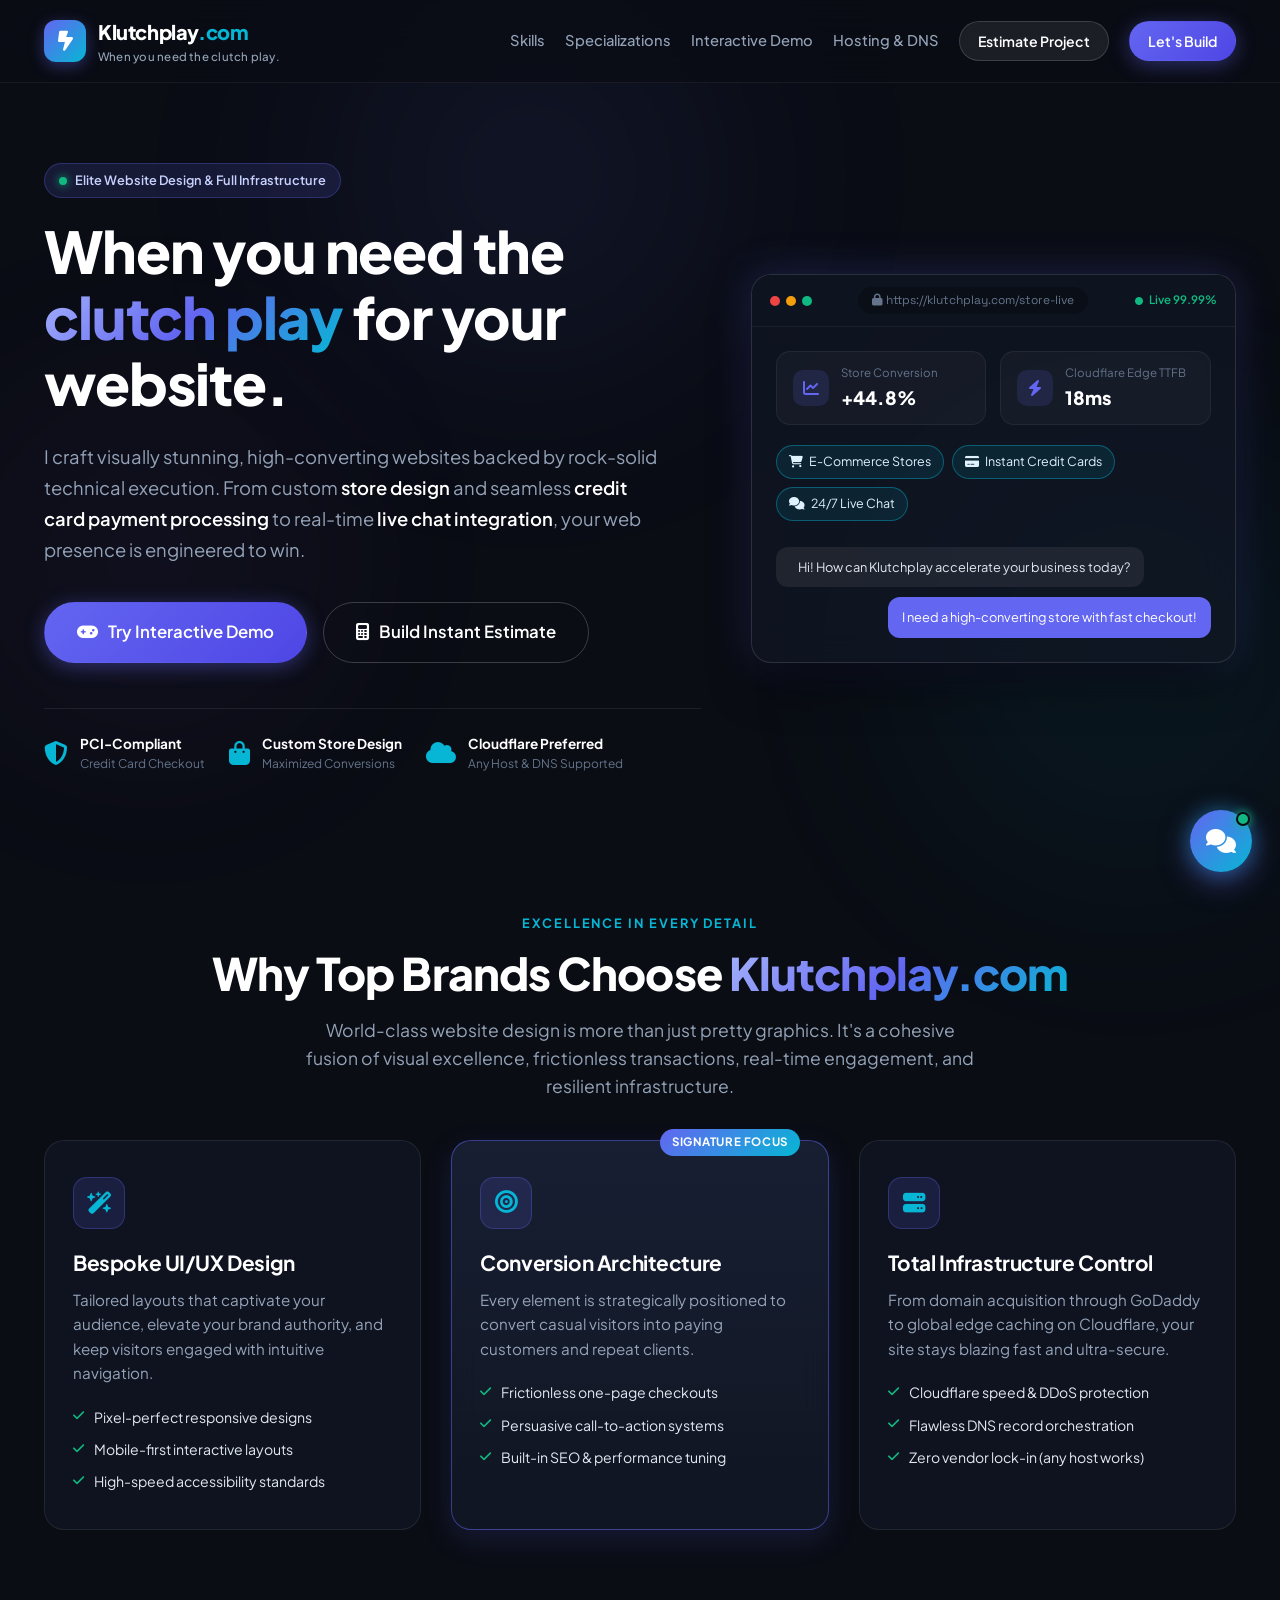
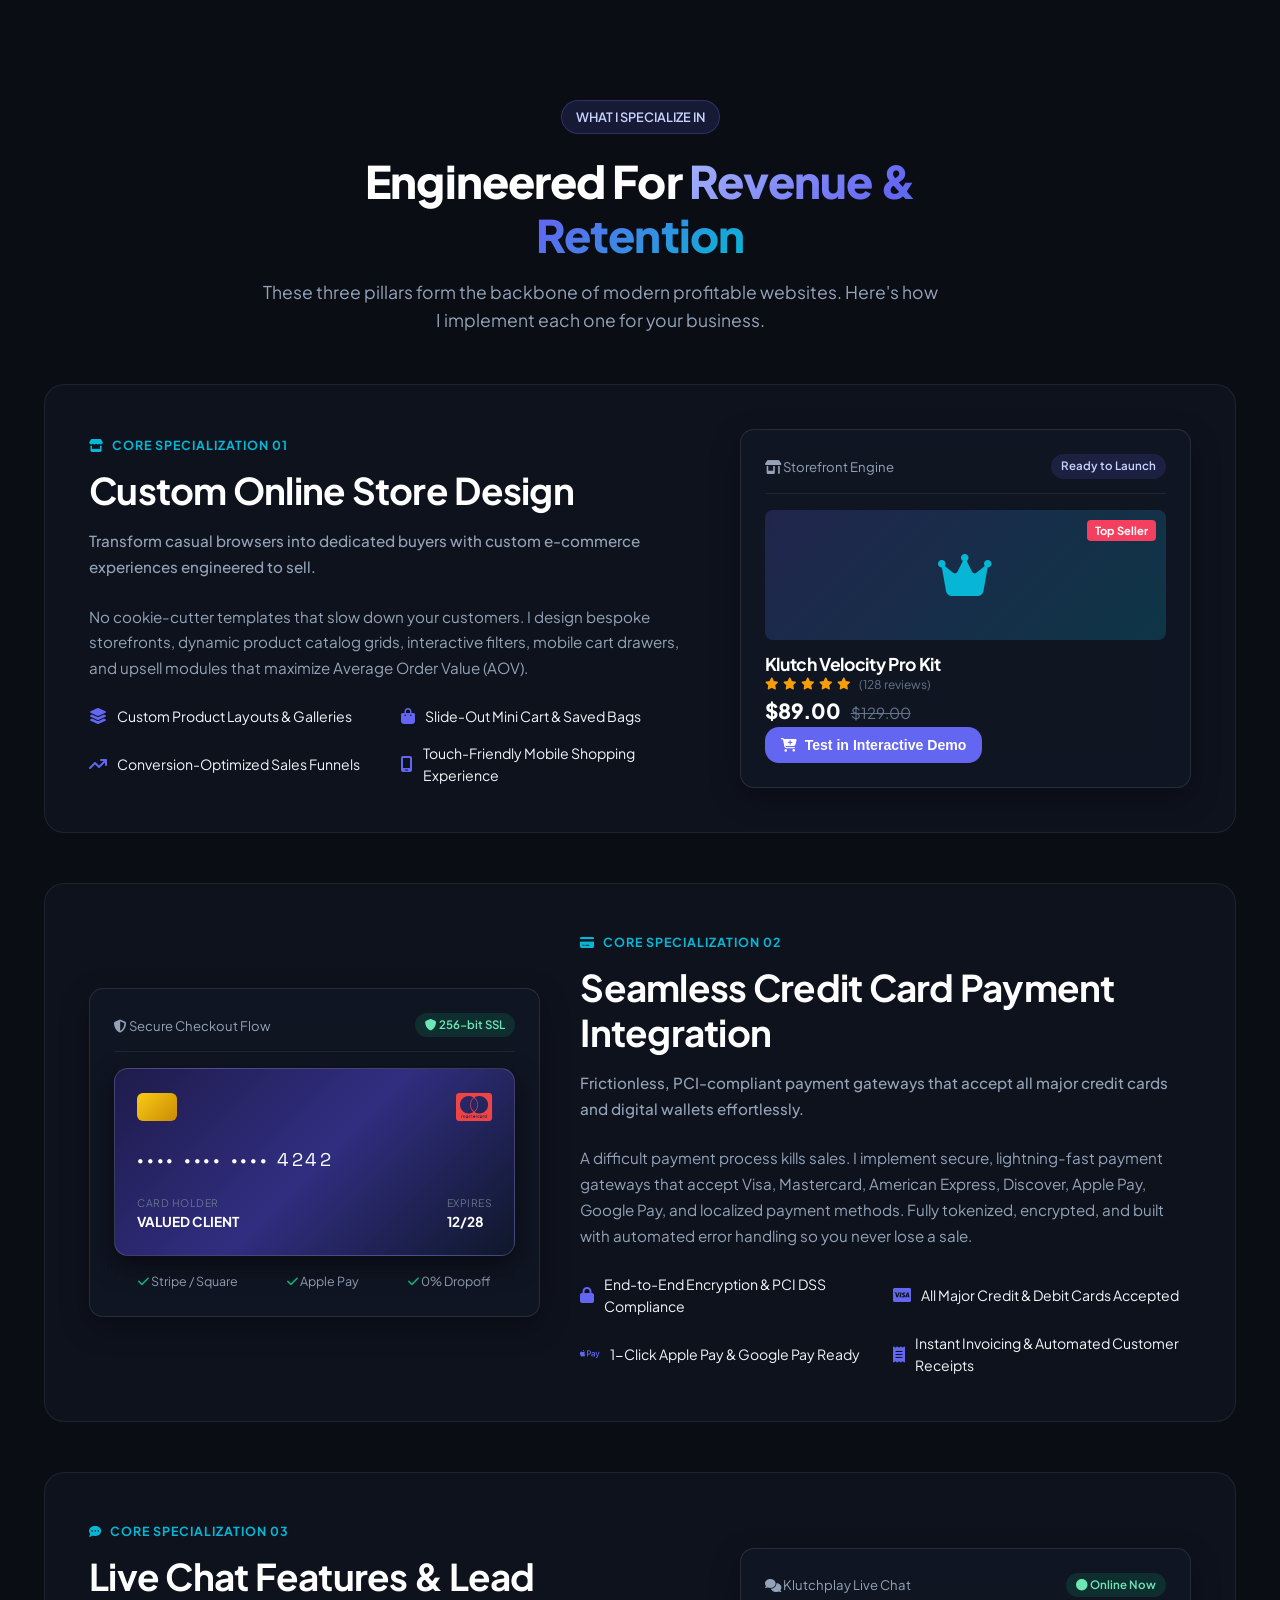
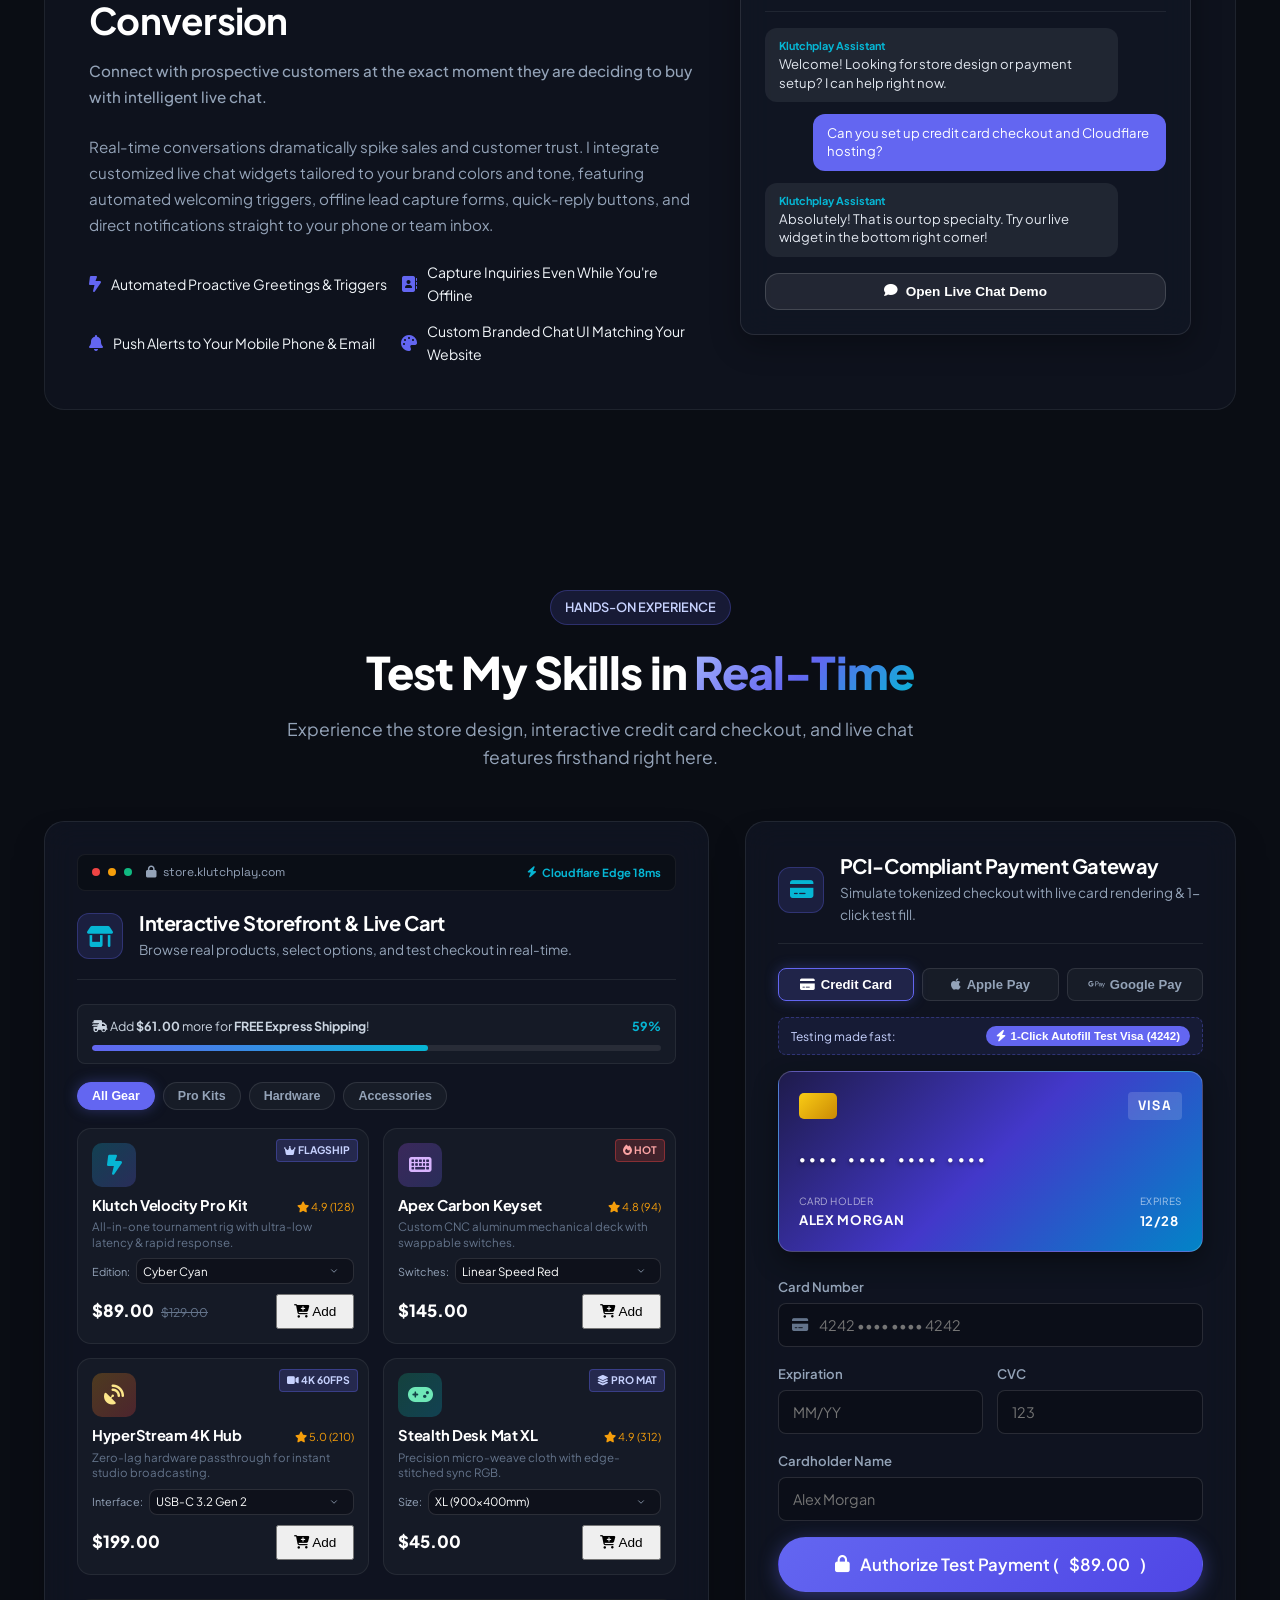
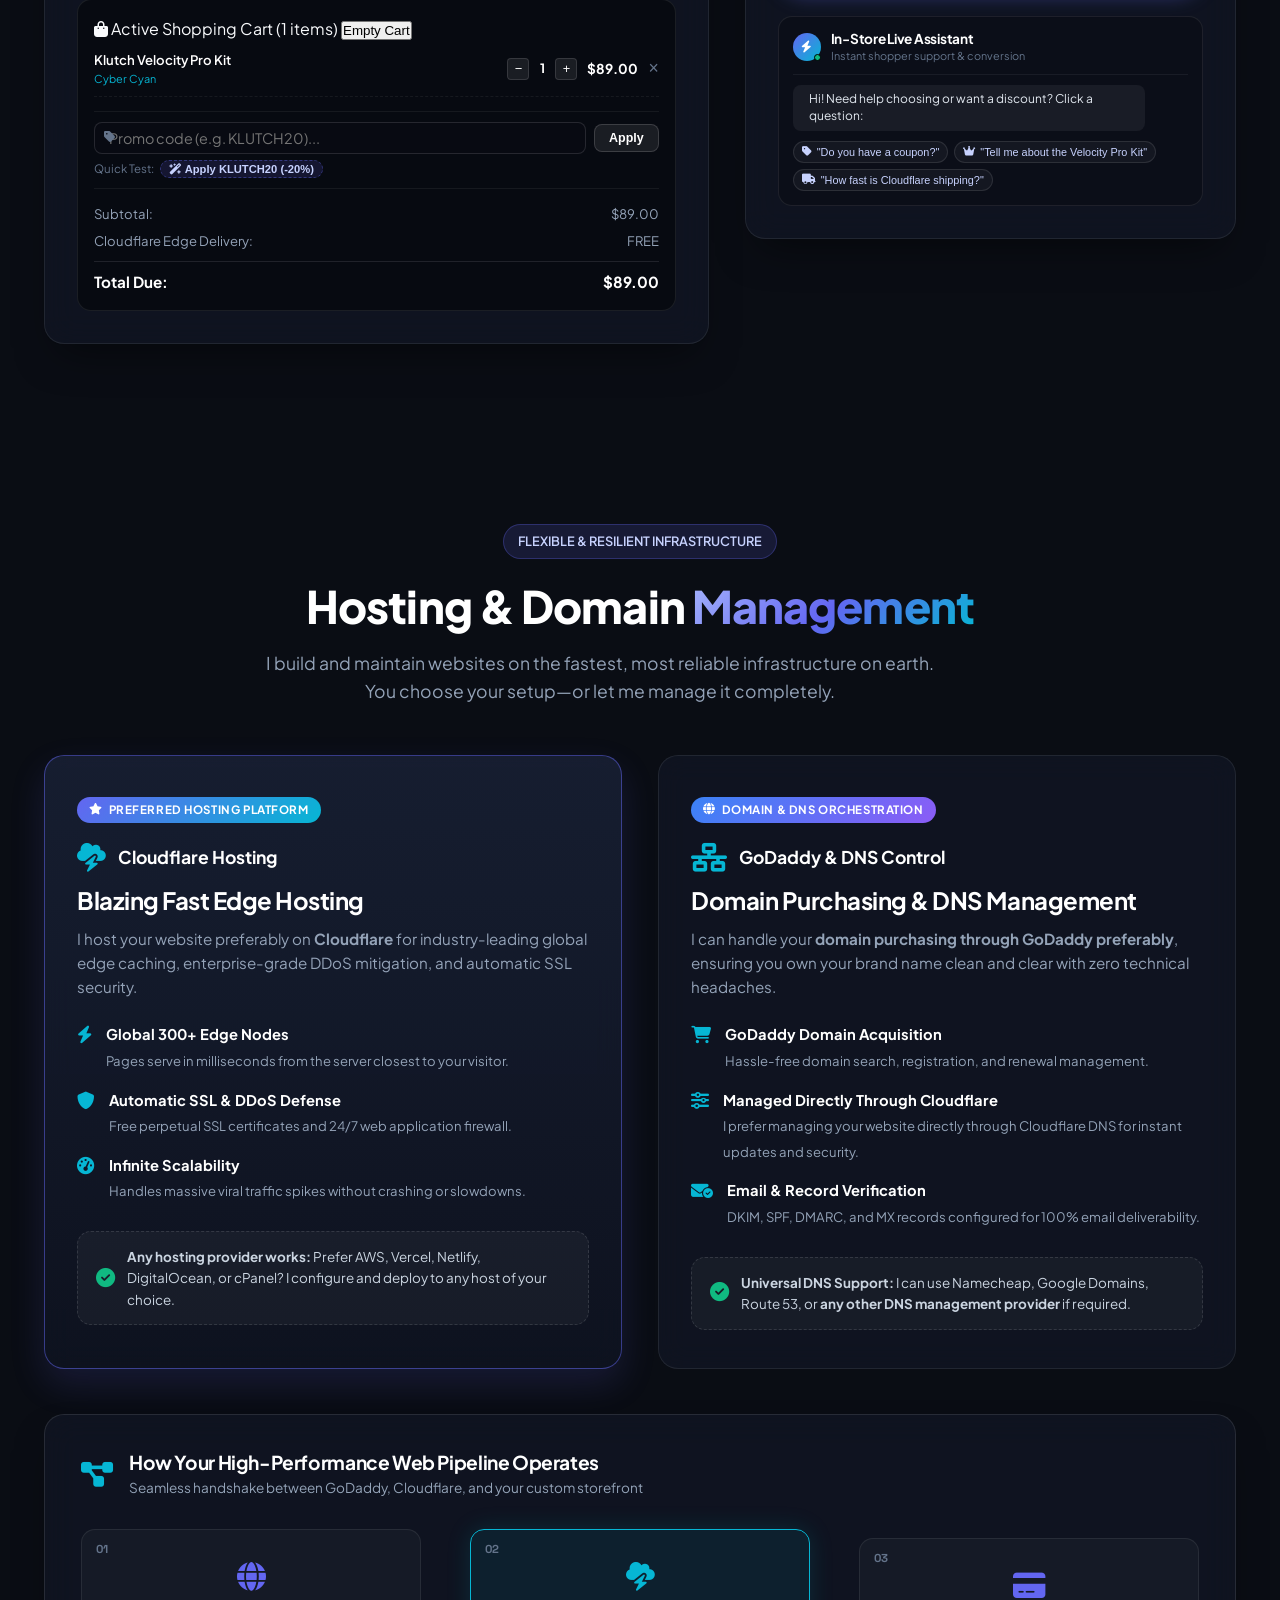
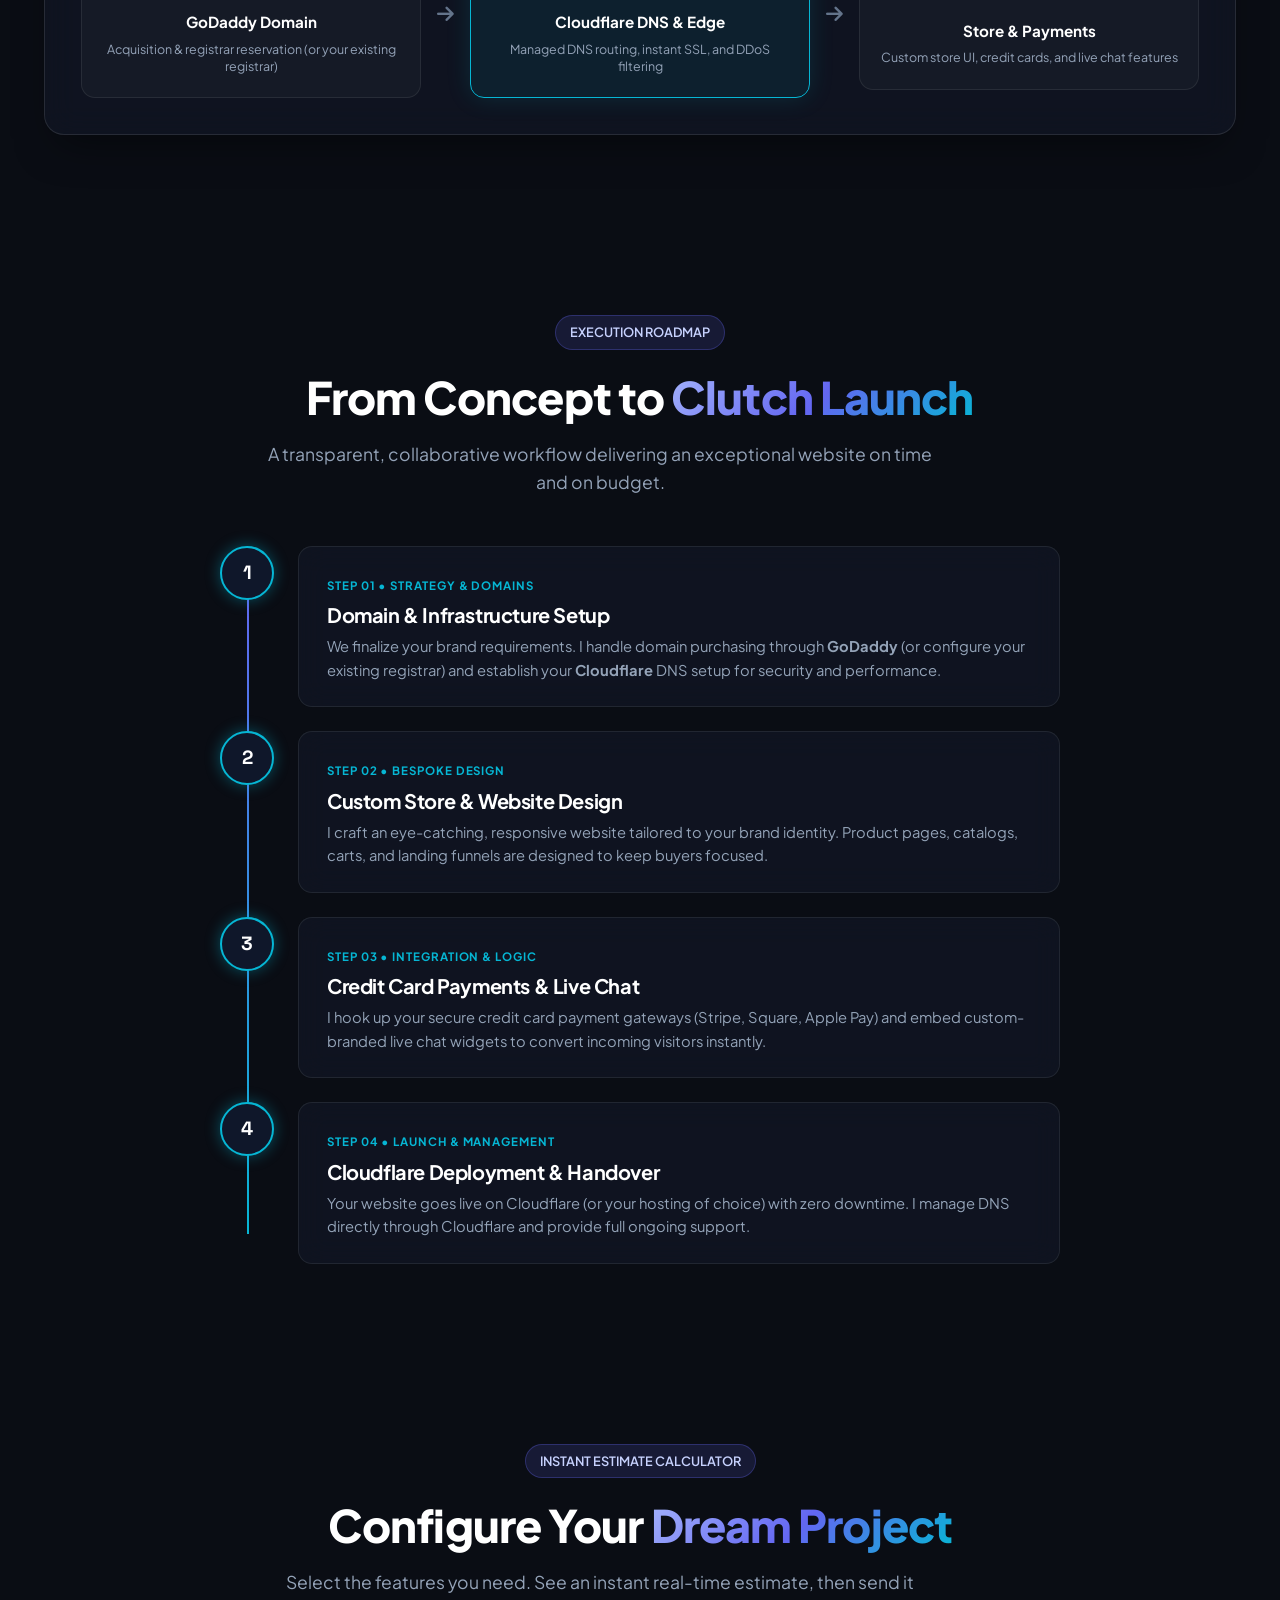
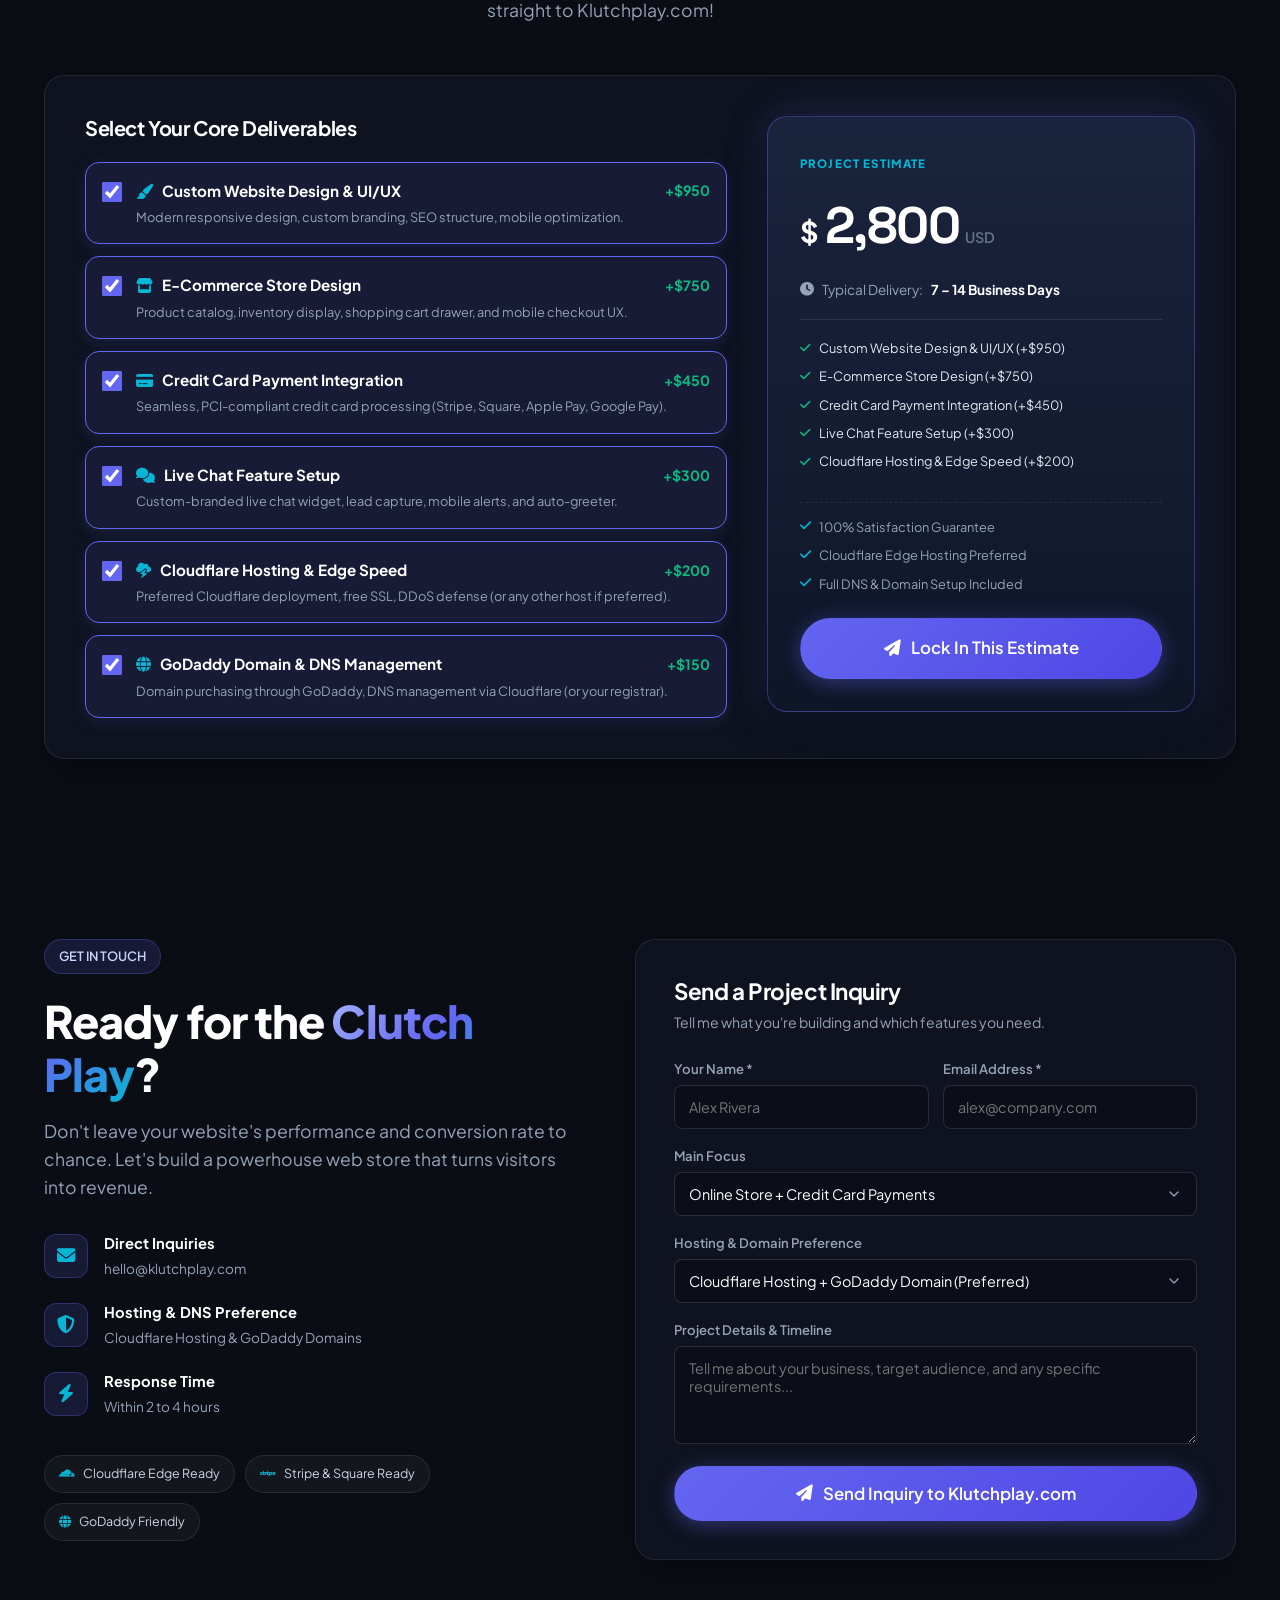
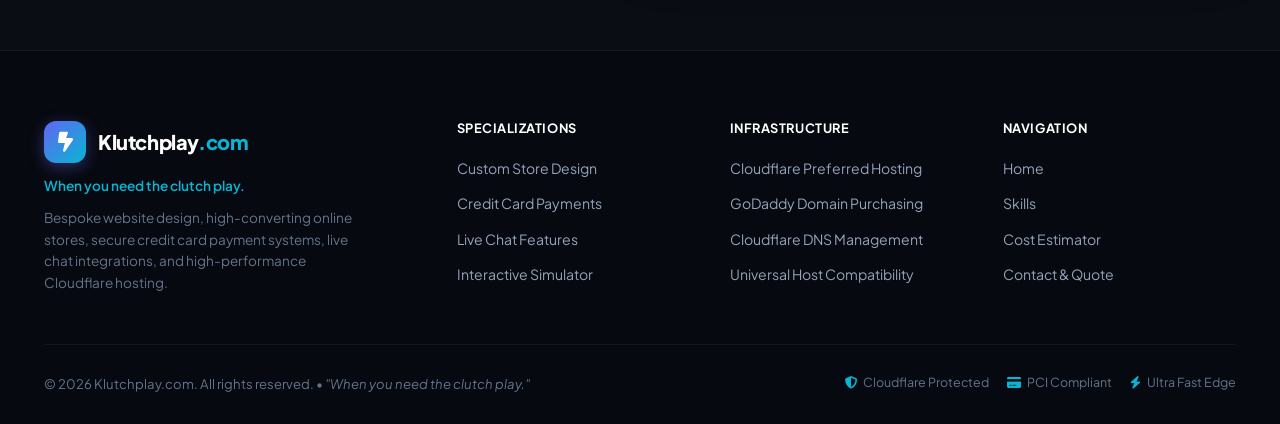
==== commit 47c1f111: "added interactive store demo" ====
--- a/assets/index.html
+++ b/assets/index.html
@@ -271,7 +271,7 @@
                       <span class="curr-price">$89.00</span>
                       <span class="old-price">$129.00</span>
                     </div>
-                    <button class="mock-add-btn" onclick="document.getElementById('interactive-demo').scrollIntoView({behavior: 'smooth'})">
+                    <button class="mock-add-btn" id="heroStoreDemoBtn" onclick="window.KlutchDemo.launchProductDemo('velocity-pro')">
                       <i class="fa-solid fa-cart-plus"></i> Test in Interactive Demo
                     </button>
                   </div>
@@ -414,178 +414,332 @@
 
         <div class="demo-showcase-grid">
           <!-- Interactive E-Commerce & Checkout Simulator -->
-          <div class="glass-card demo-card">
+          <div class="glass-card demo-card store-showcase-card">
+            <div class="demo-store-topbar">
+              <div class="store-topbar-left">
+                <span class="browser-dot-mini red"></span>
+                <span class="browser-dot-mini yellow"></span>
+                <span class="browser-dot-mini green"></span>
+                <span class="store-url"><i class="fa-solid fa-lock text-emerald"></i> store.klutchplay.com</span>
+              </div>
+              <div class="store-topbar-right">
+                <span class="store-badge-live"><i class="fa-solid fa-bolt"></i> Cloudflare Edge 18ms</span>
+              </div>
+            </div>
+
             <div class="demo-card-header">
-              <div class="header-icon"><i class="fa-solid fa-cart-shopping"></i></div>
+              <div class="header-icon"><i class="fa-solid fa-shop"></i></div>
               <div>
-                <h3>Interactive Store &amp; Credit Card Simulator</h3>
-                <p>Add items, watch the cart update, and test the credit card validation flow.</p>
-              </div>
-            </div>
-
-            <div class="demo-store-items">
-              <div class="demo-item-card" data-id="1" data-name="Custom Storefront Theme" data-price="299">
-                <div class="item-visual"><i class="fa-solid fa-palette"></i></div>
-                <div class="item-info">
-                  <h4>Custom Storefront Theme</h4>
-                  <span class="item-price">$299.00</span>
-                </div>
-                <button class="btn-sm btn-item-add" onclick="window.KlutchDemo.addToCart('Custom Storefront Theme', 299)">
-                  <i class="fa-solid fa-plus"></i> Add
+                <h3>Interactive Storefront &amp; Live Cart</h3>
+                <p>Browse real products, select options, and test checkout in real-time.</p>
+              </div>
+            </div>
+
+            <!-- Toast alert for product additions -->
+            <div id="demoStoreToast" class="demo-store-toast" style="display: none;">
+              <i class="fa-solid fa-circle-check"></i>
+              <span id="demoStoreToastMsg">Added to cart!</span>
+            </div>
+
+            <!-- Free Shipping Progress Indicator -->
+            <div class="shipping-progress-box">
+              <div class="shipping-progress-text">
+                <span id="shippingProgressMsg"><i class="fa-solid fa-truck-fast"></i> Add <strong id="shippingNeedAmount">$61.00</strong> more for <strong>FREE Express Shipping</strong>!</span>
+                <span id="shippingProgressPercent" class="shipping-percent">59%</span>
+              </div>
+              <div class="shipping-progress-bar">
+                <div id="shippingProgressBarFill" class="shipping-progress-fill" style="width: 59%;"></div>
+              </div>
+            </div>
+
+            <!-- Category Tabs -->
+            <div class="store-category-tabs">
+              <button class="cat-tab-btn active" onclick="window.KlutchDemo.filterCategory('all', this)">All Gear</button>
+              <button class="cat-tab-btn" onclick="window.KlutchDemo.filterCategory('kits', this)">Pro Kits</button>
+              <button class="cat-tab-btn" onclick="window.KlutchDemo.filterCategory('hardware', this)">Hardware</button>
+              <button class="cat-tab-btn" onclick="window.KlutchDemo.filterCategory('accessories', this)">Accessories</button>
+            </div>
+
+            <!-- Product Grid -->
+            <div class="demo-product-grid" id="demoProductGrid">
+              <!-- Product 1: Klutch Velocity Pro Kit -->
+              <div class="demo-product-item" id="productCard-velocity-pro" data-category="kits">
+                <div class="prod-badge-tag"><i class="fa-solid fa-crown"></i> Flagship</div>
+                <div class="prod-icon-box cyan-gradient"><i class="fa-solid fa-bolt-lightning"></i></div>
+                <div class="prod-meta">
+                  <div class="prod-title-row">
+                    <h4>Klutch Velocity Pro Kit</h4>
+                    <span class="prod-rating"><i class="fa-solid fa-star"></i> 4.9 (128)</span>
+                  </div>
+                  <p class="prod-desc">All-in-one tournament rig with ultra-low latency &amp; rapid response.</p>
+                  <div class="prod-variant-row">
+                    <label>Edition:</label>
+                    <select id="variant-velocity-pro" onchange="window.KlutchDemo.updateVariant('velocity-pro', this.value)">
+                      <option value="Cyber Cyan">Cyber Cyan</option>
+                      <option value="Stealth Obsidian">Stealth Obsidian</option>
+                      <option value="Neon Violet">Neon Violet</option>
+                    </select>
+                  </div>
+                  <div class="prod-buy-row">
+                    <div class="prod-price-wrap">
+                      <span class="prod-price-now">$89.00</span>
+                      <span class="prod-price-was">$129.00</span>
+                    </div>
+                    <button class="btn-sm btn-item-add" onclick="window.KlutchDemo.addToCart('Klutch Velocity Pro Kit', 89, 'velocity-pro')">
+                      <i class="fa-solid fa-cart-plus"></i> Add
+                    </button>
+                  </div>
+                </div>
+              </div>
+
+              <!-- Product 2: Apex Carbon Keyset -->
+              <div class="demo-product-item" id="productCard-apex-keyset" data-category="hardware">
+                <div class="prod-badge-tag hot"><i class="fa-solid fa-fire"></i> Hot</div>
+                <div class="prod-icon-box purple-gradient"><i class="fa-solid fa-keyboard"></i></div>
+                <div class="prod-meta">
+                  <div class="prod-title-row">
+                    <h4>Apex Carbon Keyset</h4>
+                    <span class="prod-rating"><i class="fa-solid fa-star"></i> 4.8 (94)</span>
+                  </div>
+                  <p class="prod-desc">Custom CNC aluminum mechanical deck with swappable switches.</p>
+                  <div class="prod-variant-row">
+                    <label>Switches:</label>
+                    <select id="variant-apex-keyset" onchange="window.KlutchDemo.updateVariant('apex-keyset', this.value)">
+                      <option value="Linear Speed Red">Linear Speed Red</option>
+                      <option value="Tactile Quiet Brown">Tactile Quiet Brown</option>
+                    </select>
+                  </div>
+                  <div class="prod-buy-row">
+                    <div class="prod-price-wrap">
+                      <span class="prod-price-now">$145.00</span>
+                    </div>
+                    <button class="btn-sm btn-item-add" onclick="window.KlutchDemo.addToCart('Apex Carbon Keyset', 145, 'apex-keyset')">
+                      <i class="fa-solid fa-cart-plus"></i> Add
+                    </button>
+                  </div>
+                </div>
+              </div>
+
+              <!-- Product 3: HyperStream 4K Capture Hub -->
+              <div class="demo-product-item" id="productCard-capture-hub" data-category="hardware">
+                <div class="prod-badge-tag"><i class="fa-solid fa-video"></i> 4K 60FPS</div>
+                <div class="prod-icon-box amber-gradient"><i class="fa-solid fa-satellite-dish"></i></div>
+                <div class="prod-meta">
+                  <div class="prod-title-row">
+                    <h4>HyperStream 4K Hub</h4>
+                    <span class="prod-rating"><i class="fa-solid fa-star"></i> 5.0 (210)</span>
+                  </div>
+                  <p class="prod-desc">Zero-lag hardware passthrough for instant studio broadcasting.</p>
+                  <div class="prod-variant-row">
+                    <label>Interface:</label>
+                    <select id="variant-capture-hub" onchange="window.KlutchDemo.updateVariant('capture-hub', this.value)">
+                      <option value="USB-C 3.2 Gen 2">USB-C 3.2 Gen 2</option>
+                      <option value="PCIe Direct">PCIe Direct</option>
+                    </select>
+                  </div>
+                  <div class="prod-buy-row">
+                    <div class="prod-price-wrap">
+                      <span class="prod-price-now">$199.00</span>
+                    </div>
+                    <button class="btn-sm btn-item-add" onclick="window.KlutchDemo.addToCart('HyperStream 4K Hub', 199, 'capture-hub')">
+                      <i class="fa-solid fa-cart-plus"></i> Add
+                    </button>
+                  </div>
+                </div>
+              </div>
+
+              <!-- Product 4: Stealth RGB Desk Mat XL -->
+              <div class="demo-product-item" id="productCard-desk-mat" data-category="accessories">
+                <div class="prod-badge-tag"><i class="fa-solid fa-layer-group"></i> Pro Mat</div>
+                <div class="prod-icon-box emerald-gradient"><i class="fa-solid fa-gamepad"></i></div>
+                <div class="prod-meta">
+                  <div class="prod-title-row">
+                    <h4>Stealth Desk Mat XL</h4>
+                    <span class="prod-rating"><i class="fa-solid fa-star"></i> 4.9 (312)</span>
+                  </div>
+                  <p class="prod-desc">Precision micro-weave cloth with edge-stitched sync RGB.</p>
+                  <div class="prod-variant-row">
+                    <label>Size:</label>
+                    <select id="variant-desk-mat" onchange="window.KlutchDemo.updateVariant('desk-mat', this.value)">
+                      <option value="XL (900x400mm)">XL (900x400mm)</option>
+                      <option value="XXL Extended">XXL Extended</option>
+                    </select>
+                  </div>
+                  <div class="prod-buy-row">
+                    <div class="prod-price-wrap">
+                      <span class="prod-price-now">$45.00</span>
+                    </div>
+                    <button class="btn-sm btn-item-add" onclick="window.KlutchDemo.addToCart('Stealth Desk Mat XL', 45, 'desk-mat')">
+                      <i class="fa-solid fa-cart-plus"></i> Add
+                    </button>
+                  </div>
+                </div>
+              </div>
+            </div>
+
+            <!-- Live Cart Summary Section inside Left Column -->
+            <div class="demo-cart-box" id="demoCartBox">
+              <div class="cart-box-header">
+                <span><i class="fa-solid fa-bag-shopping"></i> Active Shopping Cart (<span id="cartCount">1</span> items)</span>
+                <button type="button" class="btn-text-clear" onclick="window.KlutchDemo.clearCart()">Empty Cart</button>
+              </div>
+
+              <!-- Item rows with quantity controls -->
+              <ul class="cart-item-list" id="cartItemList"></ul>
+
+              <!-- Coupon code input bar -->
+              <div class="cart-coupon-bar">
+                <div class="coupon-input-wrap">
+                  <i class="fa-solid fa-tag"></i>
+                  <input type="text" id="couponCodeInput" placeholder="Promo code (e.g. KLUTCH20)..." autocomplete="off" />
+                  <button type="button" class="btn-apply-coupon" onclick="window.KlutchDemo.applyCoupon()">Apply</button>
+                </div>
+                <div class="quick-coupon-hint">
+                  <span>Quick Test:</span>
+                  <button type="button" class="btn-coupon-pill" onclick="window.KlutchDemo.autoApplyCoupon('KLUTCH20')">
+                    <i class="fa-solid fa-wand-magic-sparkles"></i> Apply KLUTCH20 (-20%)
+                  </button>
+                </div>
+              </div>
+
+              <!-- Pricing summary breakdown -->
+              <div class="cart-breakdown-table">
+                <div class="breakdown-row">
+                  <span>Subtotal:</span>
+                  <span id="cartSubtotalDisplay">$89.00</span>
+                </div>
+                <div class="breakdown-row discount-row" id="discountRow" style="display: none;">
+                  <span>Discount (KLUTCH20 -20%):</span>
+                  <span id="cartDiscountDisplay">-$17.80</span>
+                </div>
+                <div class="breakdown-row">
+                  <span>Cloudflare Edge Delivery:</span>
+                  <span id="cartShippingDisplay" class="text-emerald">FREE</span>
+                </div>
+                <div class="breakdown-row total-due-row">
+                  <span>Total Due:</span>
+                  <span class="cart-total-price" id="cartTotalDisplay">$89.00</span>
+                </div>
+              </div>
+            </div>
+          </div>
+
+          <!-- Right Column: Interactive Payment Simulator & In-Store Live Chat -->
+          <div class="glass-card demo-card checkout-showcase-card">
+            <!-- Payment Engine Header -->
+            <div class="demo-card-header">
+              <div class="header-icon"><i class="fa-solid fa-credit-card"></i></div>
+              <div>
+                <h3>PCI-Compliant Payment Gateway</h3>
+                <p>Simulate tokenized checkout with live card rendering &amp; 1-click test fill.</p>
+              </div>
+            </div>
+
+            <!-- Payment Method Selector Tabs -->
+            <div class="payment-method-tabs">
+              <button type="button" class="pay-tab-btn active" id="payTabCC" onclick="window.KlutchDemo.switchPayMethod('card')">
+                <i class="fa-solid fa-credit-card"></i> Credit Card
+              </button>
+              <button type="button" class="pay-tab-btn" id="payTabApple" onclick="window.KlutchDemo.switchPayMethod('apple')">
+                <i class="fa-brands fa-apple"></i> Apple Pay
+              </button>
+              <button type="button" class="pay-tab-btn" id="payTabGoogle" onclick="window.KlutchDemo.switchPayMethod('google')">
+                <i class="fa-brands fa-google-pay"></i> Google Pay
+              </button>
+            </div>
+
+            <!-- Quick Autofill Test Pill -->
+            <div class="autofill-banner">
+              <span>Testing made fast:</span>
+              <button type="button" class="btn-autofill-test" onclick="window.KlutchDemo.autofillTestCard()">
+                <i class="fa-solid fa-bolt"></i> 1-Click Autofill Test Visa (4242)
+              </button>
+            </div>
+
+            <!-- Interactive Credit Card Graphic -->
+            <div class="interactive-card-graphic" id="cardGraphic">
+              <div class="card-graphic-top">
+                <div class="card-sim-chip"></div>
+                <div class="card-brand-badge" id="cardBrandBadge">VISA</div>
+              </div>
+              <div class="card-sim-number" id="cardSimNumber">•••• •••• •••• ••••</div>
+              <div class="card-graphic-bottom">
+                <div>
+                  <div class="graphic-label">CARD HOLDER</div>
+                  <div class="graphic-val" id="cardSimHolder">ALEX MORGAN</div>
+                </div>
+                <div>
+                  <div class="graphic-label">EXPIRES</div>
+                  <div class="graphic-val" id="cardSimExp">12/28</div>
+                </div>
+              </div>
+            </div>
+
+            <!-- Credit Card Form -->
+            <form id="simulatorForm" onsubmit="window.KlutchDemo.handleSimulatePay(event)">
+              <div class="form-group">
+                <label for="simCardNum">Card Number</label>
+                <div class="input-icon-wrap">
+                  <i class="fa-solid fa-credit-card"></i>
+                  <input type="text" id="simCardNum" placeholder="4242 •••• •••• 4242" maxlength="19" autocomplete="off" />
+                </div>
+              </div>
+
+              <div class="form-row">
+                <div class="form-group half">
+                  <label for="simCardExp">Expiration</label>
+                  <input type="text" id="simCardExp" placeholder="MM/YY" maxlength="5" />
+                </div>
+                <div class="form-group half">
+                  <label for="simCardCvc">CVC</label>
+                  <input type="text" id="simCardCvc" placeholder="123" maxlength="4" />
+                </div>
+              </div>
+
+              <div class="form-group">
+                <label for="simCardName">Cardholder Name</label>
+                <input type="text" id="simCardName" placeholder="Alex Morgan" />
+              </div>
+
+              <button type="submit" class="btn btn-primary btn-block btn-lg" id="simPayBtn">
+                <i class="fa-solid fa-lock"></i> Authorize Test Payment (<span id="simPayAmount">$89.00</span>)
+              </button>
+            </form>
+
+            <!-- Feedback / Receipt Box -->
+            <div id="simFeedback" class="sim-feedback-msg" style="display: none;"></div>
+
+            <!-- In-Store Live Chat Interactive Demo Card -->
+            <div class="demo-embedded-chat-box">
+              <div class="embedded-chat-header">
+                <div class="header-avatar-mini">
+                  <i class="fa-solid fa-bolt"></i>
+                  <span class="online-dot-mini"></span>
+                </div>
+                <div>
+                  <h4>In-Store Live Assistant</h4>
+                  <span>Instant shopper support &amp; conversion</span>
+                </div>
+              </div>
+
+              <div class="embedded-chat-body">
+                <div class="embedded-chat-msg bot">
+                  <i class="fa-solid fa-sparkles text-cyan"></i>
+                  <span>Hi! Need help choosing or want a discount? Click a question:</span>
+                </div>
+              </div>
+
+              <div class="embedded-chat-prompts">
+                <button type="button" class="chat-prompt-pill" onclick="window.KlutchDemo.handleStoreChatPrompt('coupon')">
+                  <i class="fa-solid fa-tag"></i> "Do you have a coupon?"
                 </button>
-              </div>
-
-              <div class="demo-item-card" data-id="2" data-name="Credit Card Payment Engine" data-price="199">
-                <div class="item-visual"><i class="fa-solid fa-credit-card"></i></div>
-                <div class="item-info">
-                  <h4>Credit Card Payment Engine</h4>
-                  <span class="item-price">$199.00</span>
-                </div>
-                <button class="btn-sm btn-item-add" onclick="window.KlutchDemo.addToCart('Credit Card Payment Engine', 199)">
-                  <i class="fa-solid fa-plus"></i> Add
+                <button type="button" class="chat-prompt-pill" onclick="window.KlutchDemo.handleStoreChatPrompt('velocity')">
+                  <i class="fa-solid fa-crown"></i> "Tell me about the Velocity Pro Kit"
                 </button>
-              </div>
-
-              <div class="demo-item-card" data-id="3" data-name="Cloudflare & GoDaddy Setup" data-price="149">
-                <div class="item-visual"><i class="fa-solid fa-cloud-bolt"></i></div>
-                <div class="item-info">
-                  <h4>Cloudflare &amp; GoDaddy Setup</h4>
-                  <span class="item-price">$149.00</span>
-                </div>
-                <button class="btn-sm btn-item-add" onclick="window.KlutchDemo.addToCart('Cloudflare & GoDaddy Setup', 149)">
-                  <i class="fa-solid fa-plus"></i> Add
+                <button type="button" class="chat-prompt-pill" onclick="window.KlutchDemo.handleStoreChatPrompt('shipping')">
+                  <i class="fa-solid fa-truck"></i> "How fast is Cloudflare shipping?"
                 </button>
               </div>
-            </div>
-
-            <!-- Live Cart Summary -->
-            <div class="demo-cart-box">
-              <div class="cart-box-header">
-                <span><i class="fa-solid fa-bag-shopping"></i> Your Active Cart (<span id="cartCount">1</span> item)</span>
-                <button class="btn-text-clear" onclick="window.KlutchDemo.clearCart()">Clear</button>
-              </div>
-              <ul class="cart-item-list" id="cartItemList"></ul>
-              <div class="cart-totals">
-                <span>Total Due:</span>
-                <span class="cart-total-price" id="cartTotalDisplay">$299.00</span>
-              </div>
-            </div>
-
-            <!-- Interactive Credit Card Input Form -->
-            <div class="demo-payment-box">
-              <div class="payment-box-title">
-                <i class="fa-solid fa-credit-card"></i>
-                <span>Credit Card Checkout (Interactive Simulation)</span>
-              </div>
-
-              <div class="interactive-card-graphic" id="cardGraphic">
-                <div class="card-graphic-top">
-                  <div class="card-sim-chip"></div>
-                  <div class="card-brand-badge" id="cardBrandBadge">VISA</div>
-                </div>
-                <div class="card-sim-number" id="cardSimNumber">•••• •••• •••• ••••</div>
-                <div class="card-graphic-bottom">
-                  <div>
-                    <div class="graphic-label">CARD HOLDER</div>
-                    <div class="graphic-val" id="cardSimHolder">YOUR NAME</div>
-                  </div>
-                  <div>
-                    <div class="graphic-label">EXPIRES</div>
-                    <div class="graphic-val" id="cardSimExp">MM/YY</div>
-                  </div>
-                </div>
-              </div>
-
-              <form id="simulatorForm" onsubmit="window.KlutchDemo.handleSimulatePay(event)">
-                <div class="form-group">
-                  <label for="simCardNum">Credit Card Number</label>
-                  <div class="input-icon-wrap">
-                    <i class="fa-solid fa-credit-card"></i>
-                    <input type="text" id="simCardNum" placeholder="4242 •••• •••• 4242" maxlength="19" autocomplete="off" />
-                  </div>
-                </div>
-
-                <div class="form-row">
-                  <div class="form-group half">
-                    <label for="simCardExp">Expiration</label>
-                    <input type="text" id="simCardExp" placeholder="MM/YY" maxlength="5" />
-                  </div>
-                  <div class="form-group half">
-                    <label for="simCardCvc">CVC</label>
-                    <input type="text" id="simCardCvc" placeholder="123" maxlength="4" />
-                  </div>
-                </div>
-
-                <div class="form-group">
-                  <label for="simCardName">Name on Card</label>
-                  <input type="text" id="simCardName" placeholder="Alex Morgan" />
-                </div>
-
-                <button type="submit" class="btn btn-primary btn-block" id="simPayBtn">
-                  <i class="fa-solid fa-lock"></i> Process Test Payment (<span id="simPayAmount">$299.00</span>)
-                </button>
-              </form>
-
-              <div id="simFeedback" class="sim-feedback-msg" style="display: none;"></div>
-            </div>
-          </div>
-
-          <!-- Feature Breakdown Card: Live Chat & Conversion -->
-          <div class="glass-card demo-card chat-showcase-panel">
-            <div class="demo-card-header">
-              <div class="header-icon"><i class="fa-solid fa-comments"></i></div>
-              <div>
-                <h3>Live Chat Integration Feature</h3>
-                <p>See why visitors love immediate, responsive real-time chat.</p>
-              </div>
-            </div>
-
-            <div class="chat-benefits-list">
-              <div class="chat-benefit-row">
-                <div class="benefit-badge"><i class="fa-solid fa-stopwatch"></i></div>
-                <div>
-                  <h4>Zero Wait Times</h4>
-                  <p>Smart auto-responders greet visitors immediately, preventing site bounce and keeping buyers engaged.</p>
-                </div>
-              </div>
-
-              <div class="chat-benefit-row">
-                <div class="benefit-badge"><i class="fa-solid fa-user-check"></i></div>
-                <div>
-                  <h4>Higher Lead Conversion</h4>
-                  <p>Clients who interact with live chat are up to <strong>3x more likely</strong> to complete a purchase or book a call.</p>
-                </div>
-              </div>
-
-              <div class="chat-benefit-row">
-                <div class="benefit-badge"><i class="fa-solid fa-sliders"></i></div>
-                <div>
-                  <h4>Custom Styled to Your Brand</h4>
-                  <p>Every pixel matches your website palette, fonts, and tone of voice for a cohesive customer journey.</p>
-                </div>
-              </div>
-
-              <div class="chat-benefit-row">
-                <div class="benefit-badge"><i class="fa-solid fa-mobile"></i></div>
-                <div>
-                  <h4>Mobile &amp; Desktop Optimized</h4>
-                  <p>Unobtrusive floating bubble on mobile devices that expands seamlessly with smooth physics.</p>
-                </div>
-              </div>
-            </div>
-
-            <div class="chat-demo-callout-box">
-              <div class="callout-avatar-group">
-                <div class="mini-avatar"><i class="fa-solid fa-headset"></i></div>
-                <div class="pulse-indicator"></div>
-              </div>
-              <div class="callout-text">
-                <strong>Try the live chat widget right now!</strong>
-                <p>Click the bubble in the bottom right corner of your screen to test sending messages and see how it works.</p>
-              </div>
-              <button class="btn btn-secondary btn-sm" onclick="window.KlutchChat.toggle()">
-                <i class="fa-solid fa-comment-dots"></i> Open Widget
-              </button>
             </div>
           </div>
         </div>
@@ -996,6 +1150,11 @@
               <i class="fa-solid fa-circle-check"></i>
               <h4>Inquiry Received!</h4>
               <p>Thank you for reaching out. I'll review your project details and get back to you shortly with a tailored plan.</p>
+            </div>
+            <div id="contactFormError" class="form-error-box" style="display: none;" role="alert">
+              <i class="fa-solid fa-circle-exclamation"></i>
+              <h4>Inquiry Not Sent</h4>
+              <p>There was a problem sending your inquiry. Please try again shortly.</p>
             </div>
           </div>
         </div>
--- a/assets/styles.css
+++ b/assets/styles.css
@@ -1120,147 +1120,472 @@
   color: var(--text-muted);
 }
 
-/* Demo Store Items Grid */
-.demo-store-items {
+/* Demo Store Topbar */
+.demo-store-topbar {
+  display: flex;
+  justify-content: space-between;
+  align-items: center;
+  background: rgba(10, 13, 20, 0.7);
+  padding: 8px 14px;
+  border-radius: var(--radius-sm);
+  margin-bottom: 20px;
+  border: 1px solid rgba(255, 255, 255, 0.06);
+}
+
+.store-topbar-left {
+  display: flex;
+  align-items: center;
+  gap: 8px;
+}
+
+.browser-dot-mini {
+  width: 8px;
+  height: 8px;
+  border-radius: 50%;
+}
+.browser-dot-mini.red { background: #ef4444; }
+.browser-dot-mini.yellow { background: #f59e0b; }
+.browser-dot-mini.green { background: #10b981; }
+
+.store-url {
+  font-family: var(--font-mono);
+  font-size: 0.75rem;
+  color: var(--text-muted);
+  margin-left: 6px;
+  display: flex;
+  align-items: center;
+  gap: 6px;
+}
+
+.store-badge-live {
+  font-size: 0.7rem;
+  color: var(--accent-cyan);
+  font-weight: 700;
+  display: flex;
+  align-items: center;
+  gap: 5px;
+}
+
+/* Toast Alert */
+.demo-store-toast {
+  background: linear-gradient(135deg, rgba(16, 185, 129, 0.25), rgba(6, 182, 212, 0.25));
+  border: 1px solid rgba(16, 185, 129, 0.4);
+  color: #d1fae5;
+  padding: 10px 14px;
+  border-radius: var(--radius-sm);
+  font-size: 0.82rem;
+  display: flex;
+  align-items: center;
+  gap: 10px;
+  margin-bottom: 16px;
+  animation: fadeIn 0.3s ease;
+}
+
+/* Free Shipping Progress Indicator */
+.shipping-progress-box {
+  background: rgba(255, 255, 255, 0.03);
+  border: 1px solid rgba(255, 255, 255, 0.07);
+  border-radius: var(--radius-sm);
+  padding: 12px 14px;
+  margin-bottom: 18px;
+}
+
+.shipping-progress-text {
+  display: flex;
+  justify-content: space-between;
+  align-items: center;
+  font-size: 0.78rem;
+  color: #cbd5e1;
+  margin-bottom: 8px;
+}
+
+.shipping-percent {
+  font-weight: 700;
+  color: var(--accent-cyan);
+}
+
+.shipping-progress-bar {
+  width: 100%;
+  height: 6px;
+  background: rgba(255, 255, 255, 0.08);
+  border-radius: var(--radius-full);
+  overflow: hidden;
+}
+
+.shipping-progress-fill {
+  height: 100%;
+  background: linear-gradient(90deg, #6366f1 0%, #06b6d4 100%);
+  border-radius: var(--radius-full);
+  transition: width 0.4s ease;
+}
+
+/* Category Filter Tabs */
+.store-category-tabs {
+  display: flex;
+  flex-wrap: wrap;
+  gap: 8px;
+  margin-bottom: 18px;
+}
+
+.cat-tab-btn {
+  background: rgba(255, 255, 255, 0.04);
+  border: 1px solid rgba(255, 255, 255, 0.1);
+  color: var(--text-muted);
+  font-size: 0.78rem;
+  font-weight: 600;
+  padding: 6px 14px;
+  border-radius: var(--radius-full);
+  cursor: pointer;
+  transition: all var(--transition-fast);
+}
+
+.cat-tab-btn:hover {
+  background: rgba(255, 255, 255, 0.08);
+  color: #fff;
+}
+
+.cat-tab-btn.active {
+  background: var(--accent-primary);
+  border-color: var(--accent-primary);
+  color: #fff;
+  box-shadow: 0 0 14px rgba(99, 102, 241, 0.35);
+}
+
+/* Demo Products Grid */
+.demo-product-grid {
+  display: grid;
+  grid-template-columns: 1fr 1fr;
+  gap: 14px;
+  margin-bottom: 24px;
+}
+
+.demo-product-item {
+  background: rgba(255, 255, 255, 0.03);
+  border: 1px solid rgba(255, 255, 255, 0.07);
+  border-radius: var(--radius-md);
+  padding: 14px;
   display: flex;
   flex-direction: column;
-  gap: 10px;
-  margin-bottom: 24px;
-}
-
-.demo-item-card {
-  display: flex;
-  align-items: center;
+  position: relative;
+  transition: transform var(--transition-fast), border-color var(--transition-fast), box-shadow var(--transition-fast);
+}
+
+.demo-product-item:hover {
+  border-color: rgba(99, 102, 241, 0.4);
+  background: rgba(255, 255, 255, 0.05);
+  transform: translateY(-2px);
+}
+
+.demo-product-item.highlight-glow {
+  border-color: var(--accent-cyan) !important;
+  box-shadow: 0 0 25px rgba(6, 182, 212, 0.6) !important;
+  animation: pulse 1s ease 2;
+}
+
+.prod-badge-tag {
+  position: absolute;
+  top: 10px;
+  right: 10px;
+  background: rgba(99, 102, 241, 0.2);
+  border: 1px solid rgba(99, 102, 241, 0.35);
+  color: #c7d2fe;
+  font-size: 0.65rem;
+  font-weight: 700;
+  padding: 2px 7px;
+  border-radius: 4px;
+  text-transform: uppercase;
+}
+
+.prod-badge-tag.hot {
+  background: rgba(239, 68, 68, 0.2);
+  border-color: rgba(239, 68, 68, 0.4);
+  color: #fca5a5;
+}
+
+.prod-icon-box {
+  width: 44px;
+  height: 44px;
+  border-radius: 10px;
+  display: flex;
+  align-items: center;
+  justify-content: center;
+  font-size: 1.25rem;
+  margin-bottom: 10px;
+}
+
+.cyan-gradient {
+  background: linear-gradient(135deg, rgba(6, 182, 212, 0.25), rgba(99, 102, 241, 0.25));
+  color: var(--accent-cyan);
+}
+.purple-gradient {
+  background: linear-gradient(135deg, rgba(168, 85, 247, 0.25), rgba(99, 102, 241, 0.25));
+  color: #d8b4fe;
+}
+.amber-gradient {
+  background: linear-gradient(135deg, rgba(245, 158, 11, 0.25), rgba(239, 68, 68, 0.25));
+  color: #fde68a;
+}
+.emerald-gradient {
+  background: linear-gradient(135deg, rgba(16, 185, 129, 0.25), rgba(6, 182, 212, 0.25));
+  color: #6ee7b7;
+}
+
+.prod-title-row {
+  display: flex;
   justify-content: space-between;
-  background: rgba(255, 255, 255, 0.03);
-  border: 1px solid rgba(255, 255, 255, 0.06);
-  padding: 12px 16px;
-  border-radius: var(--radius-md);
-  transition: all var(--transition-fast);
-}
-
-.demo-item-card:hover {
-  background: rgba(255, 255, 255, 0.06);
-  border-color: rgba(99, 102, 241, 0.3);
-}
-
-.demo-item-card .item-visual {
-  width: 36px;
-  height: 36px;
-  border-radius: 8px;
-  background: rgba(99, 102, 241, 0.2);
-  color: var(--accent-cyan);
-  display: flex;
-  align-items: center;
-  justify-content: center;
-  font-size: 1.1rem;
-}
-
-.demo-item-card .item-info {
-  flex-grow: 1;
-  margin-left: 14px;
-}
-
-.demo-item-card h4 {
+  align-items: baseline;
+  gap: 6px;
+  margin-bottom: 4px;
+}
+
+.prod-title-row h4 {
   font-size: 0.92rem;
-  color: #fff;
-}
-
-.demo-item-card .item-price {
-  font-size: 0.82rem;
-  color: var(--accent-emerald);
   font-weight: 700;
-}
-
-.btn-item-add {
-  background: rgba(99, 102, 241, 0.15);
-  color: #c7d2fe;
-  border: 1px solid rgba(99, 102, 241, 0.3);
-  cursor: pointer;
-  border-radius: var(--radius-sm);
-  transition: all var(--transition-fast);
-}
-
-.btn-item-add:hover {
-  background: var(--accent-primary);
-  color: #fff;
-}
-
-/* Live Cart Box */
+  color: #fff;
+  white-space: nowrap;
+  overflow: hidden;
+  text-overflow: ellipsis;
+}
+
+.prod-rating {
+  font-size: 0.68rem;
+  color: var(--accent-amber);
+  white-space: nowrap;
+}
+
+.prod-desc {
+  font-size: 0.72rem;
+  color: var(--text-dim);
+  line-height: 1.35;
+  margin-bottom: 8px;
+  min-height: 28px;
+}
+
+.prod-variant-row {
+  display: flex;
+  align-items: center;
+  gap: 6px;
+  margin-bottom: 10px;
+}
+
+.prod-variant-row label {
+  font-size: 0.68rem;
+  color: var(--text-muted);
+}
+
+.prod-variant-row select {
+  font-size: 0.72rem;
+  padding: 4px 18px 4px 6px;
+  background-size: 10px;
+  height: 26px;
+}
+
+.prod-buy-row {
+  display: flex;
+  justify-content: space-between;
+  align-items: center;
+  margin-top: auto;
+}
+
+.prod-price-now {
+  font-size: 1.05rem;
+  font-weight: 800;
+  color: #fff;
+}
+
+.prod-price-was {
+  font-size: 0.75rem;
+  color: var(--text-dim);
+  text-decoration: line-through;
+  margin-left: 4px;
+}
+
+/* Demo Cart Box Refinements */
 .demo-cart-box {
-  background: rgba(0, 0, 0, 0.35);
+  background: rgba(0, 0, 0, 0.45);
   border: 1px solid rgba(255, 255, 255, 0.08);
   border-radius: var(--radius-md);
-  padding: 16px 20px;
-  margin-bottom: 28px;
-}
-
-.cart-box-header {
-  display: flex;
-  justify-content: space-between;
-  align-items: center;
-  font-size: 0.88rem;
+  padding: 16px;
+  margin-top: 10px;
+}
+
+.cart-empty-message {
+  padding: 16px;
+  text-align: center;
+  color: var(--text-dim);
+  font-size: 0.82rem;
+  display: flex;
+  align-items: center;
+  justify-content: center;
+  gap: 8px;
+}
+
+.cart-item-row {
+  display: grid;
+  grid-template-columns: 1fr auto auto auto;
+  align-items: center;
+  gap: 10px;
+  padding: 8px 0;
+  border-bottom: 1px dashed rgba(255, 255, 255, 0.06);
+}
+
+.cart-item-details {
+  display: flex;
+  flex-direction: column;
+}
+
+.cart-item-title {
+  font-size: 0.82rem;
+  color: #fff;
   font-weight: 600;
-  color: #e2e8f0;
-  margin-bottom: 12px;
-}
-
-.cart-box-header i {
+}
+
+.cart-item-variant {
+  font-size: 0.68rem;
   color: var(--accent-cyan);
-  margin-right: 6px;
-}
-
-.btn-text-clear {
-  background: none;
+}
+
+.cart-item-controls {
+  display: flex;
+  align-items: center;
+  gap: 6px;
+}
+
+.btn-qty {
+  width: 22px;
+  height: 22px;
+  border-radius: 4px;
+  background: rgba(255, 255, 255, 0.08);
+  border: 1px solid rgba(255, 255, 255, 0.12);
+  color: #fff;
+  cursor: pointer;
+  display: flex;
+  align-items: center;
+  justify-content: center;
+  font-size: 0.8rem;
+}
+.btn-qty:hover {
+  background: var(--accent-primary);
+}
+
+.cart-item-qty {
+  font-size: 0.8rem;
+  color: #fff;
+  font-weight: 700;
+  min-width: 14px;
+  text-align: center;
+}
+
+.cart-item-subtotal {
+  font-size: 0.85rem;
+  font-weight: 700;
+  color: #fff;
+}
+
+.btn-item-remove {
+  background: transparent;
   border: none;
   color: var(--text-dim);
+  cursor: pointer;
+  font-size: 1.1rem;
+}
+.btn-item-remove:hover {
+  color: #ef4444;
+}
+
+/* Coupon Bar */
+.cart-coupon-bar {
+  margin: 14px 0;
+  padding: 10px 0;
+  border-top: 1px solid rgba(255, 255, 255, 0.06);
+  border-bottom: 1px solid rgba(255, 255, 255, 0.06);
+}
+
+.coupon-input-wrap {
+  display: flex;
+  gap: 8px;
+  align-items: center;
+  position: relative;
+  margin-bottom: 6px;
+}
+
+.coupon-input-wrap i {
+  position: absolute;
+  left: 10px;
+  color: var(--text-dim);
+  font-size: 0.8rem;
+}
+
+.coupon-input-wrap input {
+  padding: 6px 10px 6px 30px;
   font-size: 0.78rem;
+  height: 32px;
+}
+
+.btn-apply-coupon {
+  padding: 6px 14px;
+  background: rgba(255, 255, 255, 0.08);
+  border: 1px solid rgba(255, 255, 255, 0.15);
+  color: #fff;
+  border-radius: var(--radius-sm);
+  font-size: 0.78rem;
+  font-weight: 600;
   cursor: pointer;
-  text-decoration: underline;
-}
-
-.btn-text-clear:hover {
-  color: #ef4444;
-}
-
-.cart-item-list {
-  list-style: none;
+  white-space: nowrap;
+}
+.btn-apply-coupon:hover {
+  background: var(--accent-primary);
+}
+
+.quick-coupon-hint {
+  display: flex;
+  align-items: center;
+  gap: 6px;
+  font-size: 0.72rem;
+  color: var(--text-dim);
+}
+
+.btn-coupon-pill {
+  background: rgba(99, 102, 241, 0.15);
+  border: 1px dashed rgba(99, 102, 241, 0.4);
+  color: #c7d2fe;
+  font-size: 0.7rem;
+  font-weight: 600;
+  padding: 2px 8px;
+  border-radius: var(--radius-full);
+  cursor: pointer;
+}
+.btn-coupon-pill:hover {
+  background: var(--accent-primary);
+  color: #fff;
+}
+
+/* Breakdown Table */
+.cart-breakdown-table {
   display: flex;
   flex-direction: column;
-  gap: 8px;
-  margin-bottom: 14px;
-  max-height: 120px;
-  overflow-y: auto;
-}
-
-.cart-item-row {
-  display: flex;
-  justify-content: space-between;
+  gap: 6px;
   font-size: 0.82rem;
   color: var(--text-muted);
-  padding-bottom: 4px;
-  border-bottom: 1px dashed rgba(255, 255, 255, 0.06);
-}
-
-.cart-item-row span:last-child {
-  color: #fff;
+}
+
+.breakdown-row {
+  display: flex;
+  justify-content: space-between;
+}
+
+.breakdown-row.discount-row {
+  color: var(--accent-emerald);
   font-weight: 600;
 }
 
-.cart-totals {
-  display: flex;
-  justify-content: space-between;
-  align-items: baseline;
-  font-size: 1rem;
+.breakdown-row.total-due-row {
+  padding-top: 8px;
+  margin-top: 4px;
+  border-top: 1px solid rgba(255, 255, 255, 0.1);
+  font-size: 0.95rem;
   font-weight: 700;
   color: #fff;
-  padding-top: 10px;
-  border-top: 1px solid rgba(255, 255, 255, 0.1);
-}
-
-.cart-total-price {
-  color: var(--accent-cyan);
-  font-size: 1.3rem;
 }
 
 /* Credit Card Payment Simulator Form */
@@ -1455,103 +1780,237 @@
   to { opacity: 1; transform: translateY(0); }
 }
 
-/* Chat Showcase Panel */
-.chat-showcase-panel {
+/* Payment Method Selector Tabs */
+.payment-method-tabs {
+  display: flex;
+  gap: 8px;
+  margin-bottom: 16px;
+}
+
+.pay-tab-btn {
+  flex: 1;
+  background: rgba(255, 255, 255, 0.04);
+  border: 1px solid rgba(255, 255, 255, 0.1);
+  color: var(--text-muted);
+  font-size: 0.82rem;
+  font-weight: 600;
+  padding: 8px 12px;
+  border-radius: var(--radius-sm);
+  cursor: pointer;
+  display: flex;
+  align-items: center;
+  justify-content: center;
+  gap: 6px;
+  transition: all var(--transition-fast);
+}
+
+.pay-tab-btn:hover {
+  background: rgba(255, 255, 255, 0.08);
+  color: #fff;
+}
+
+.pay-tab-btn.active {
+  background: rgba(99, 102, 241, 0.2);
+  border-color: var(--accent-primary);
+  color: #fff;
+  box-shadow: 0 0 14px rgba(99, 102, 241, 0.3);
+}
+
+/* Autofill Banner */
+.autofill-banner {
+  background: rgba(99, 102, 241, 0.1);
+  border: 1px dashed rgba(99, 102, 241, 0.35);
+  border-radius: var(--radius-sm);
+  padding: 8px 12px;
+  display: flex;
+  justify-content: space-between;
+  align-items: center;
+  font-size: 0.75rem;
+  color: #c7d2fe;
+  margin-bottom: 16px;
+}
+
+.btn-autofill-test {
+  background: var(--accent-primary);
+  border: none;
+  color: #fff;
+  font-size: 0.72rem;
+  font-weight: 700;
+  padding: 4px 10px;
+  border-radius: var(--radius-full);
+  cursor: pointer;
+  display: inline-flex;
+  align-items: center;
+  gap: 5px;
+  transition: all var(--transition-fast);
+}
+
+.btn-autofill-test:hover {
+  background: var(--accent-primary-hover);
+  transform: translateY(-1px);
+}
+
+/* Receipt Card Box */
+.receipt-header {
+  display: flex;
+  align-items: center;
+  gap: 8px;
+  font-size: 1rem;
+  font-weight: 700;
+  color: #fff;
+  margin-bottom: 8px;
+}
+
+.receipt-meta {
   display: flex;
   flex-direction: column;
-  justify-content: space-between;
-}
-
-.chat-benefits-list {
+  gap: 4px;
+  font-size: 0.78rem;
+  color: #cbd5e1;
+  background: rgba(0, 0, 0, 0.3);
+  padding: 10px 12px;
+  border-radius: var(--radius-sm);
+  margin-bottom: 10px;
+}
+
+.receipt-meta code {
+  color: var(--accent-cyan);
+  font-family: var(--font-mono);
+}
+
+.receipt-note {
+  font-size: 0.75rem;
+  color: var(--text-dim);
+  margin-bottom: 12px;
+}
+
+/* In-Store Embedded Live Chat */
+.demo-embedded-chat-box {
+  margin-top: 24px;
+  background: rgba(10, 13, 20, 0.6);
+  border: 1px solid rgba(255, 255, 255, 0.08);
+  border-radius: var(--radius-md);
+  padding: 14px;
+}
+
+.embedded-chat-header {
+  display: flex;
+  align-items: center;
+  gap: 10px;
+  padding-bottom: 10px;
+  border-bottom: 1px solid rgba(255, 255, 255, 0.06);
+  margin-bottom: 10px;
+}
+
+.header-avatar-mini {
+  width: 28px;
+  height: 28px;
+  border-radius: 50%;
+  background: linear-gradient(135deg, #6366f1, #06b6d4);
+  color: #fff;
+  display: flex;
+  align-items: center;
+  justify-content: center;
+  font-size: 0.75rem;
+  position: relative;
+}
+
+.online-dot-mini {
+  position: absolute;
+  bottom: 0;
+  right: 0;
+  width: 7px;
+  height: 7px;
+  background: var(--accent-emerald);
+  border-radius: 50%;
+  border: 1px solid #000;
+}
+
+.embedded-chat-header h4 {
+  font-size: 0.85rem;
+  color: #fff;
+  margin: 0;
+}
+
+.embedded-chat-header span {
+  font-size: 0.68rem;
+  color: var(--text-dim);
+  display: block;
+}
+
+.embedded-chat-body {
+  max-height: 110px;
+  overflow-y: auto;
   display: flex;
   flex-direction: column;
-  gap: 20px;
-  margin-bottom: 30px;
-}
-
-.chat-benefit-row {
-  display: flex;
-  gap: 16px;
-  align-items: flex-start;
-}
-
-.benefit-badge {
-  width: 42px;
-  height: 42px;
-  border-radius: 12px;
-  background: rgba(6, 182, 212, 0.15);
-  border: 1px solid rgba(6, 182, 212, 0.3);
-  display: flex;
-  align-items: center;
-  justify-content: center;
-  color: var(--accent-cyan);
-  font-size: 1.1rem;
-  flex-shrink: 0;
-}
-
-.chat-benefit-row h4 {
-  font-size: 0.98rem;
-  margin-bottom: 4px;
-}
-
-.chat-benefit-row p {
-  font-size: 0.86rem;
-  color: var(--text-muted);
-  line-height: 1.5;
-}
-
-.chat-benefit-row strong {
-  color: var(--accent-cyan);
-}
-
-.chat-demo-callout-box {
-  background: linear-gradient(135deg, rgba(99, 102, 241, 0.15) 0%, rgba(6, 182, 212, 0.15) 100%);
-  border: 1px solid rgba(99, 102, 241, 0.3);
-  border-radius: var(--radius-md);
-  padding: 22px;
-  display: flex;
-  flex-direction: column;
-  gap: 14px;
-  align-items: flex-start;
-}
-
-.callout-avatar-group {
-  display: flex;
-  align-items: center;
-  gap: 10px;
-}
-
-.mini-avatar {
-  width: 38px;
-  height: 38px;
-  border-radius: 50%;
+  gap: 8px;
+  margin-bottom: 10px;
+  padding-right: 4px;
+}
+
+.embedded-chat-msg {
+  padding: 6px 10px;
+  border-radius: 8px;
+  font-size: 0.75rem;
+  line-height: 1.4;
+  max-width: 90%;
+  display: flex;
+  align-items: center;
+  gap: 6px;
+}
+
+.embedded-chat-msg.bot {
+  background: rgba(255, 255, 255, 0.06);
+  color: #e2e8f0;
+  align-self: flex-start;
+}
+
+.embedded-chat-msg.user {
+  background: var(--accent-primary);
+  color: #fff;
+  align-self: flex-end;
+}
+
+.btn-chat-apply-code {
+  display: inline-block;
+  background: rgba(6, 182, 212, 0.2);
+  border: 1px solid var(--accent-cyan);
+  color: #e0f2fe;
+  font-size: 0.68rem;
+  font-weight: 700;
+  padding: 2px 6px;
+  border-radius: 4px;
+  cursor: pointer;
+  margin-left: 4px;
+}
+.btn-chat-apply-code:hover {
   background: var(--accent-cyan);
   color: #042f2e;
-  display: flex;
-  align-items: center;
-  justify-content: center;
-  font-size: 1rem;
-}
-
-.pulse-indicator {
-  width: 10px;
-  height: 10px;
-  border-radius: 50%;
-  background: var(--accent-emerald);
-  box-shadow: 0 0 10px var(--accent-emerald);
-  animation: pulse 1.8s infinite;
-}
-
-.callout-text strong {
-  display: block;
-  font-size: 0.95rem;
-  color: #fff;
-  margin-bottom: 4px;
-}
-
-.callout-text p {
-  font-size: 0.82rem;
-  color: var(--text-muted);
+}
+
+.embedded-chat-prompts {
+  display: flex;
+  flex-wrap: wrap;
+  gap: 6px;
+}
+
+.chat-prompt-pill {
+  background: rgba(255, 255, 255, 0.04);
+  border: 1px solid rgba(255, 255, 255, 0.1);
+  color: #c7d2fe;
+  font-size: 0.68rem;
+  padding: 4px 8px;
+  border-radius: var(--radius-full);
+  cursor: pointer;
+  display: inline-flex;
+  align-items: center;
+  gap: 5px;
+  transition: all var(--transition-fast);
+}
+
+.chat-prompt-pill:hover {
+  background: var(--accent-primary);
+  color: #fff;
 }
 
 /* Infrastructure Section */
@@ -2183,6 +2642,32 @@
 .form-success-box p {
   font-size: 0.88rem;
   color: #d1fae5;
+}
+
+.form-error-box {
+  margin-top: 24px;
+  background: rgba(244, 63, 94, 0.12);
+  border: 1px solid rgba(244, 63, 94, 0.4);
+  padding: 24px;
+  border-radius: var(--radius-md);
+  text-align: center;
+  animation: fadeIn 0.4s ease;
+}
+
+.form-error-box i {
+  font-size: 2.2rem;
+  color: var(--accent-rose);
+  margin-bottom: 10px;
+}
+
+.form-error-box h4 {
+  font-size: 1.2rem;
+  margin-bottom: 6px;
+}
+
+.form-error-box p {
+  font-size: 0.88rem;
+  color: var(--text-muted);
 }
 
 /* Footer */
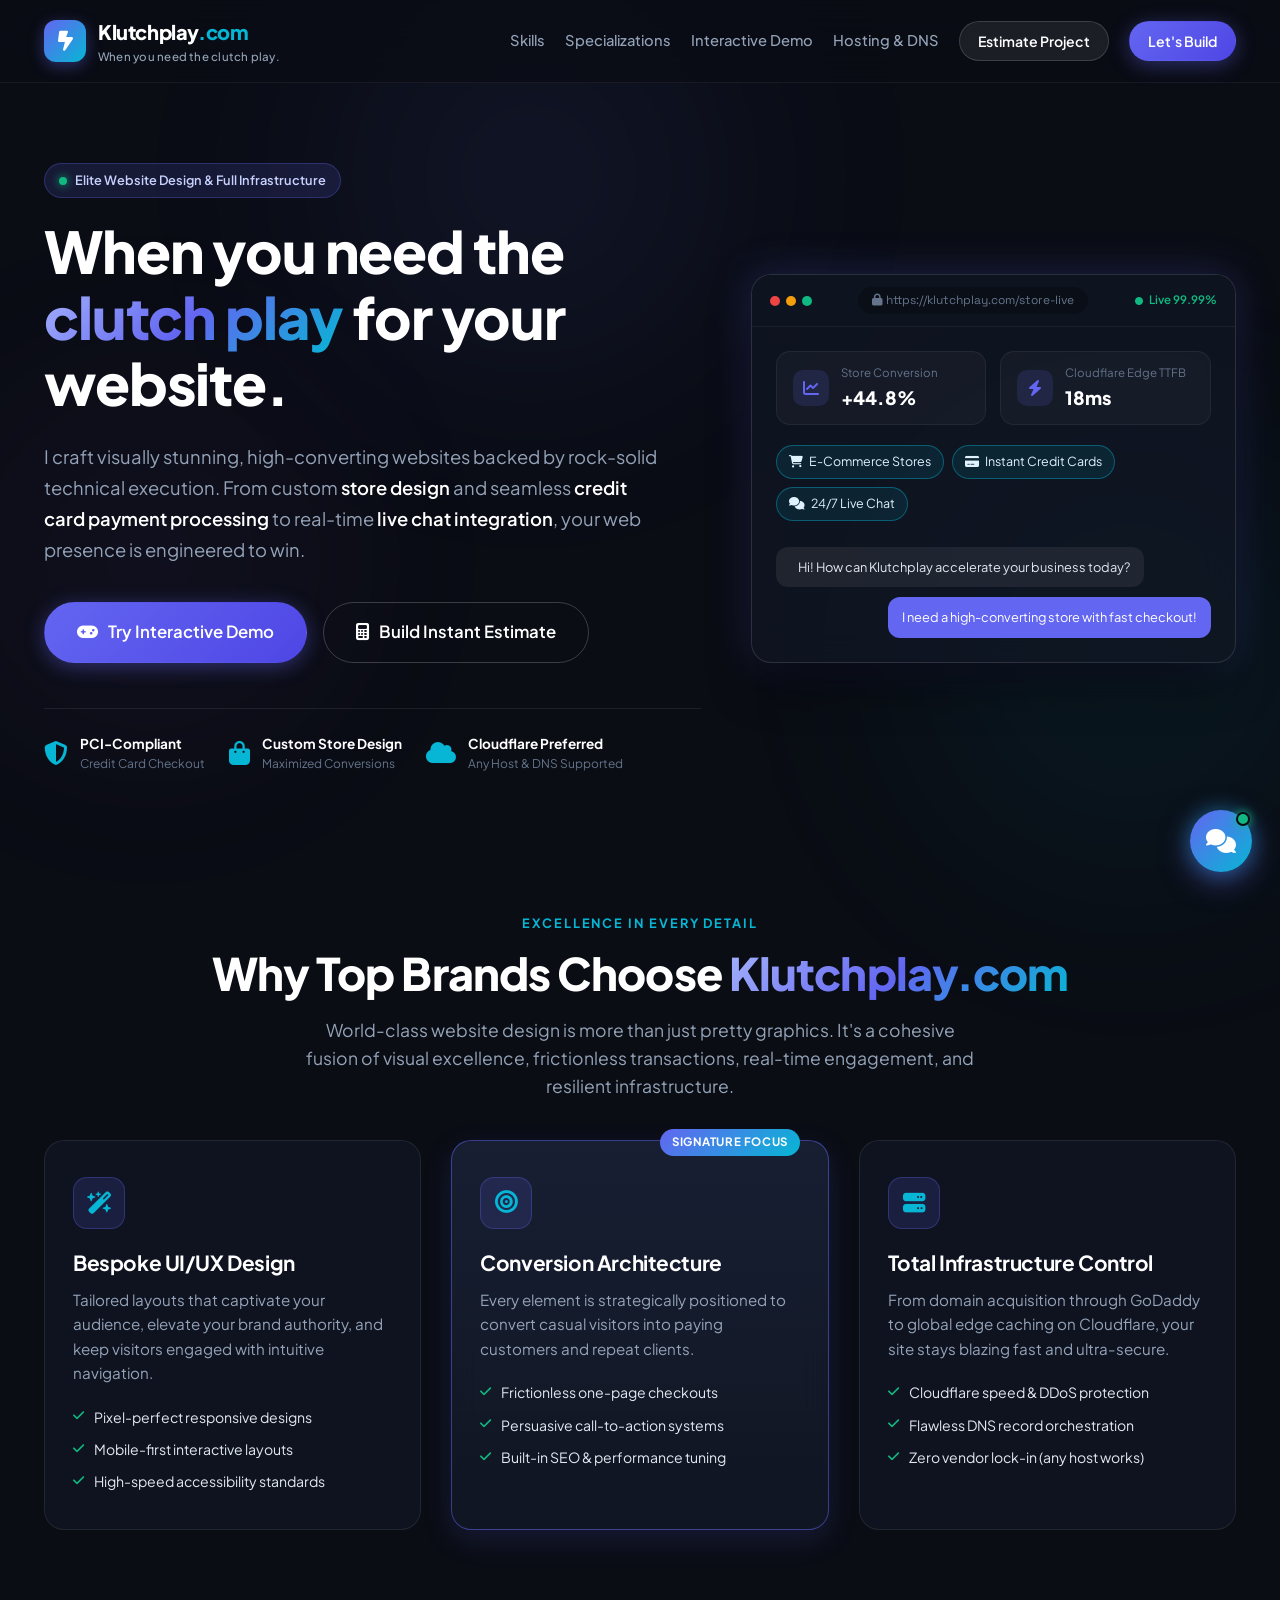
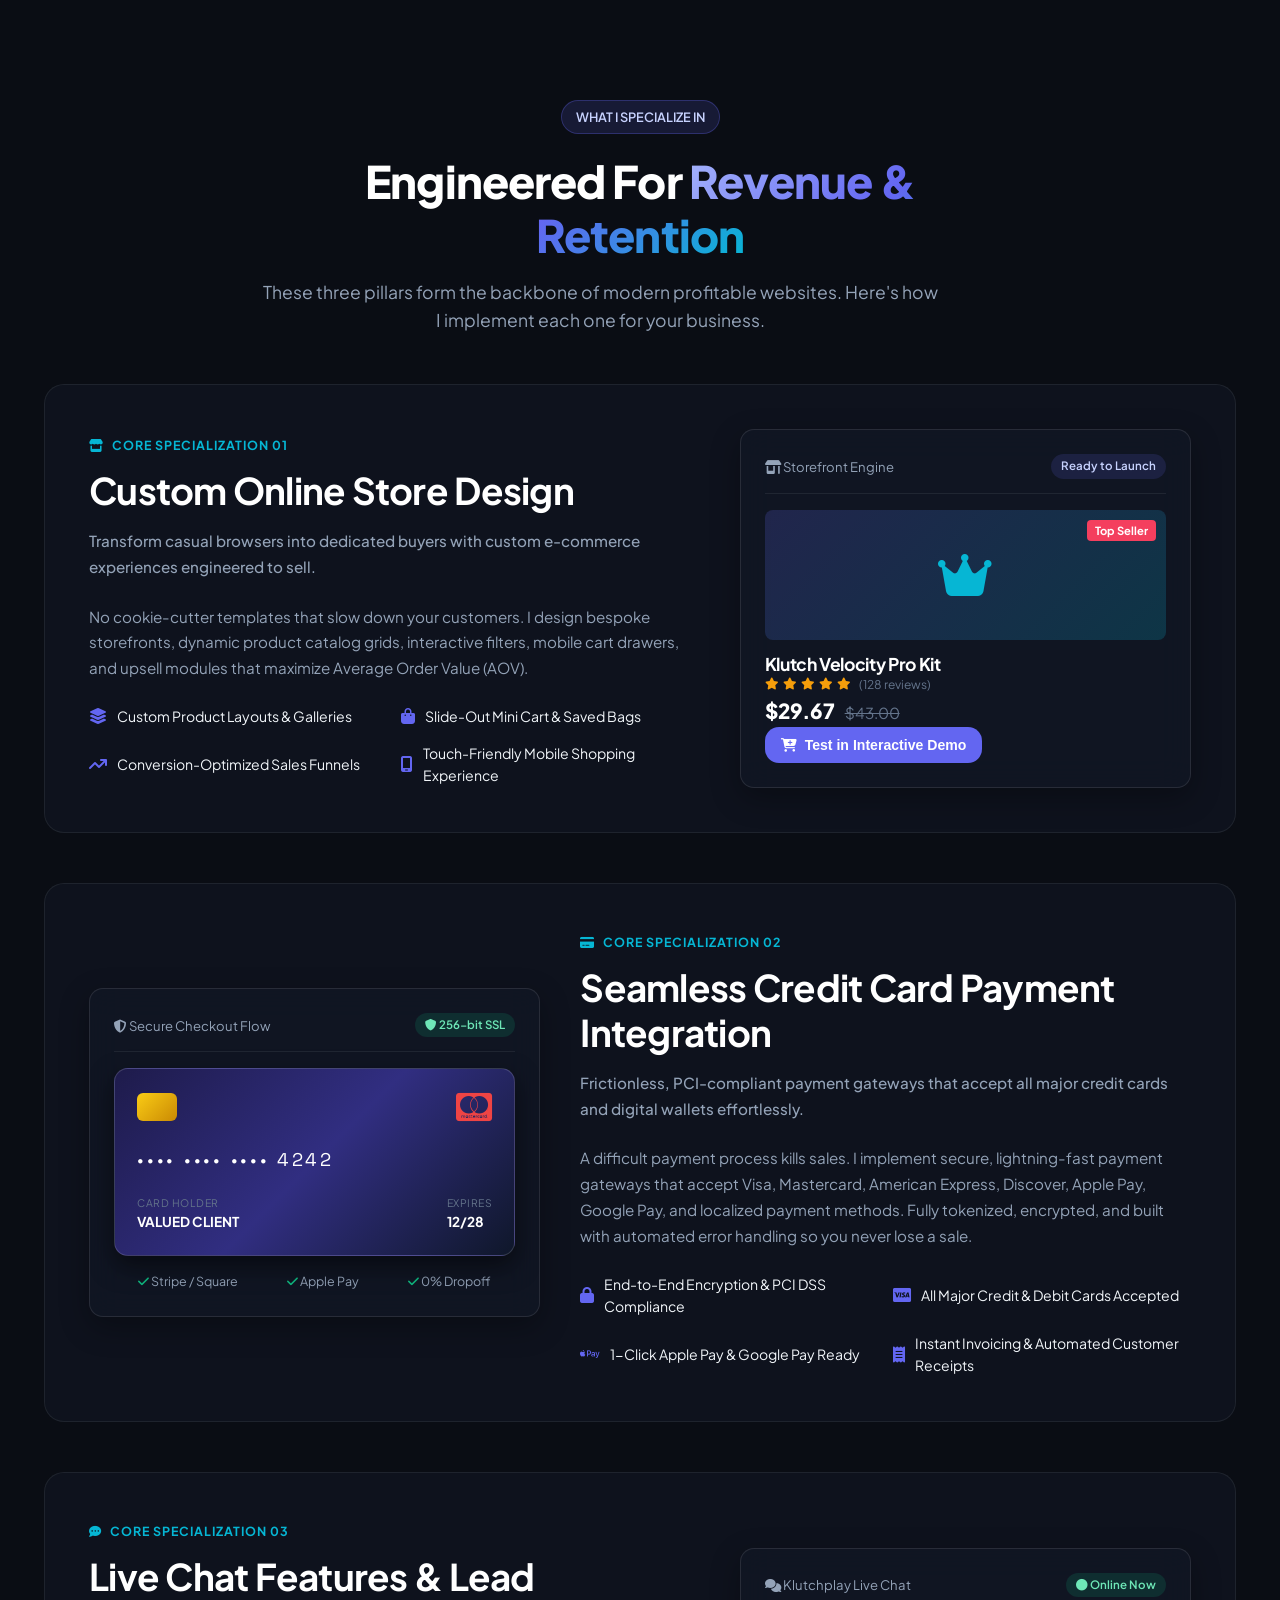
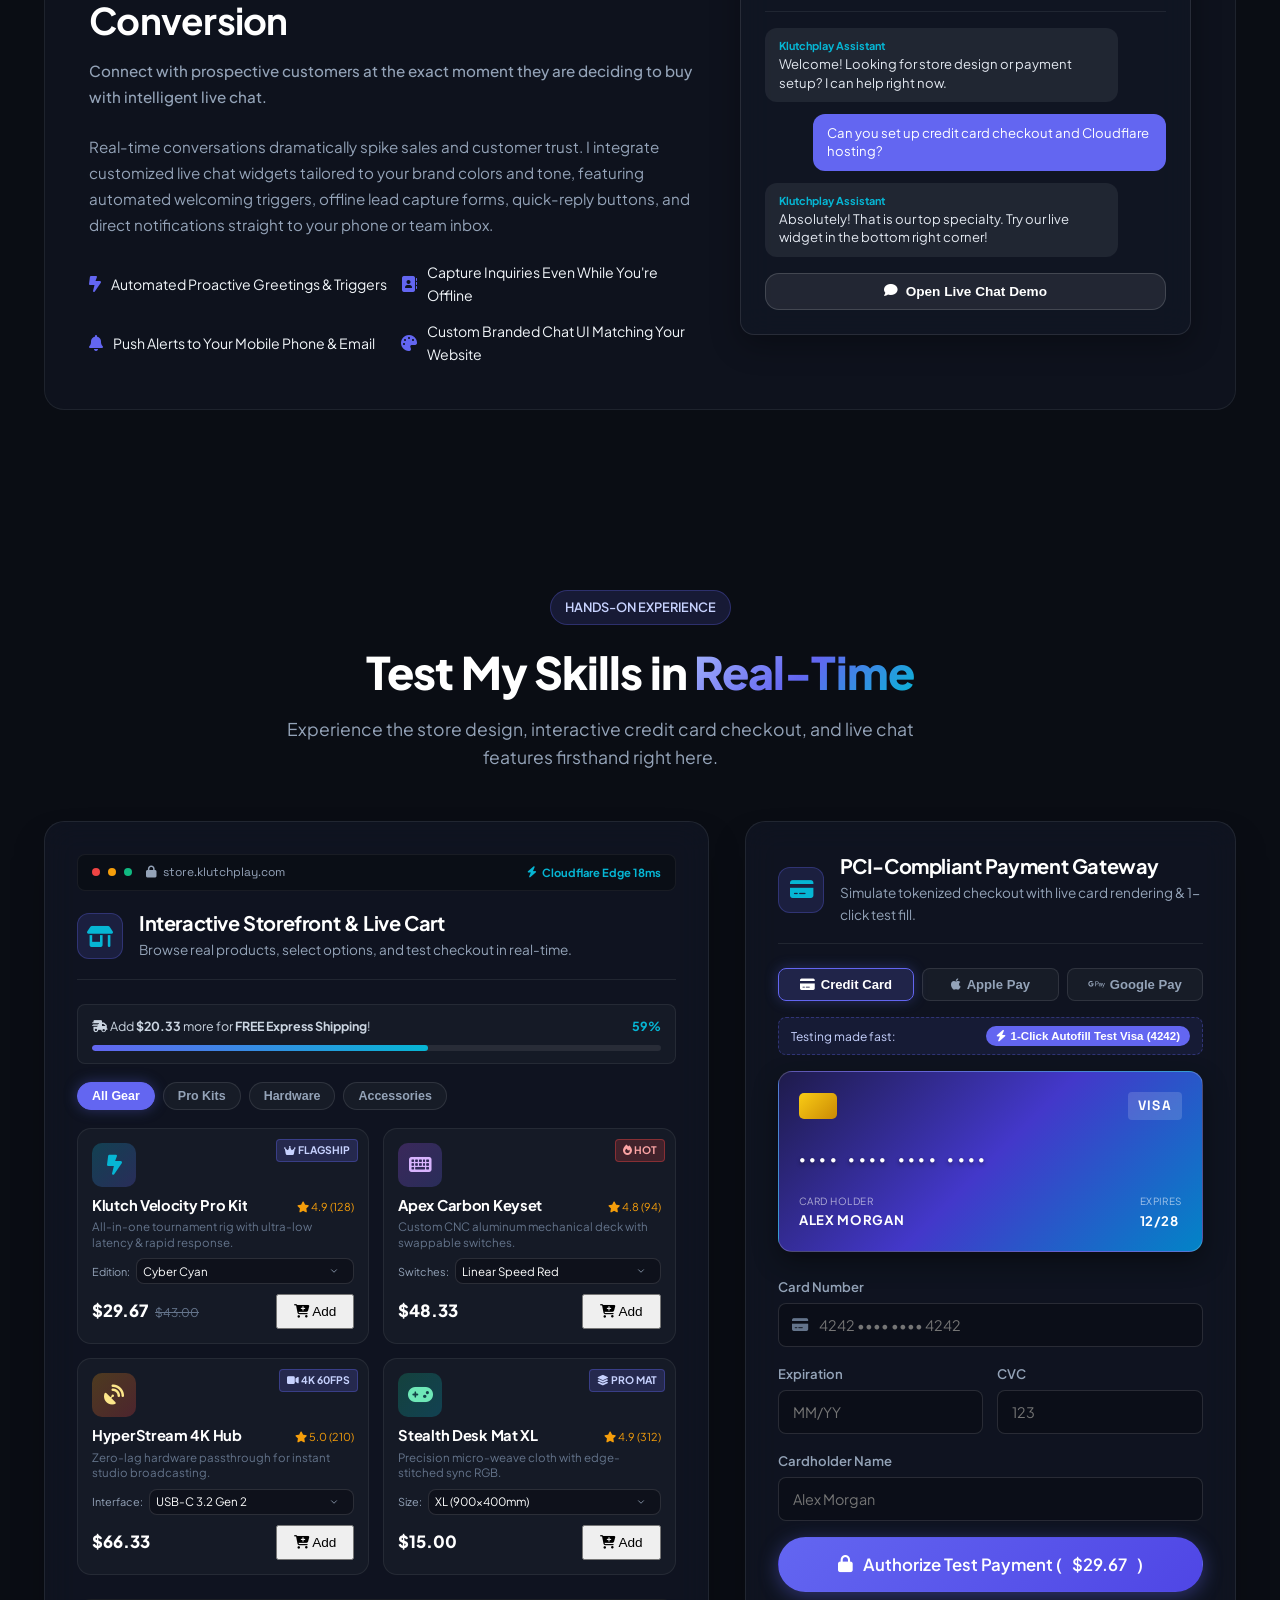
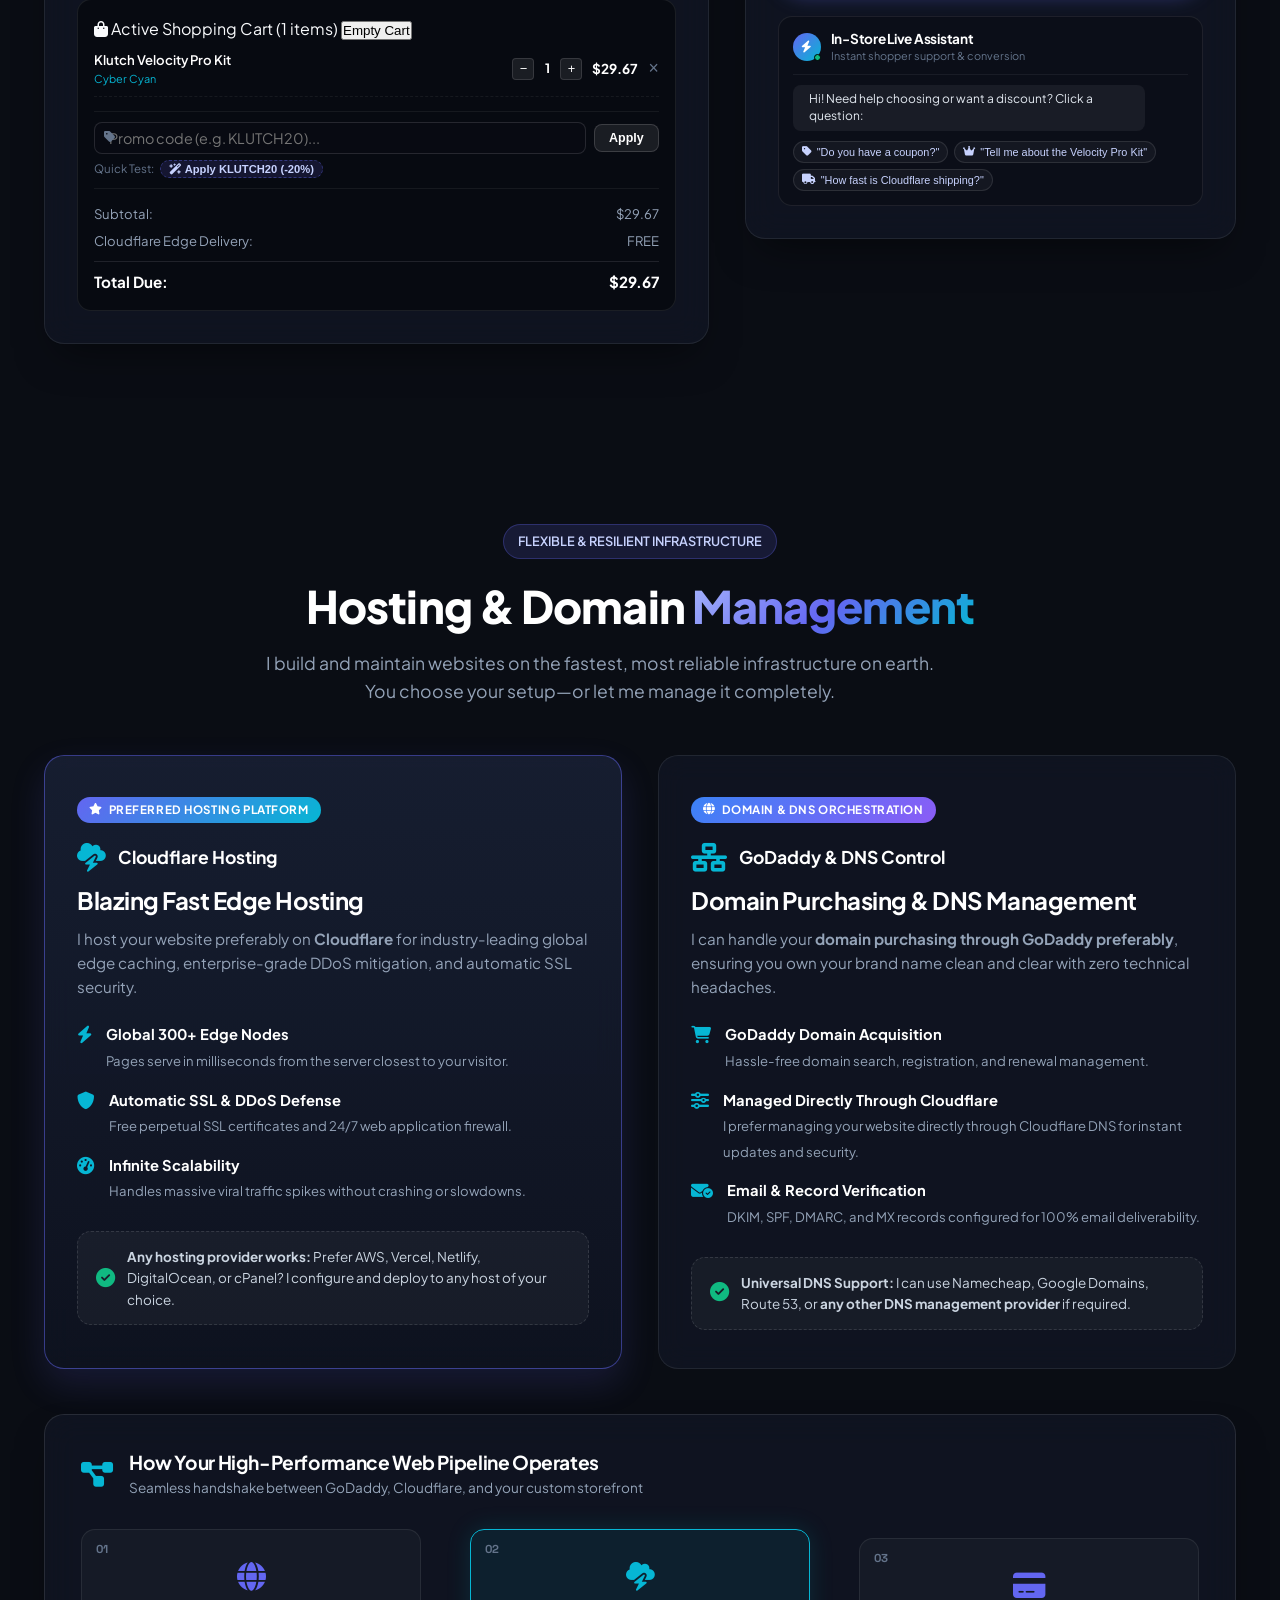
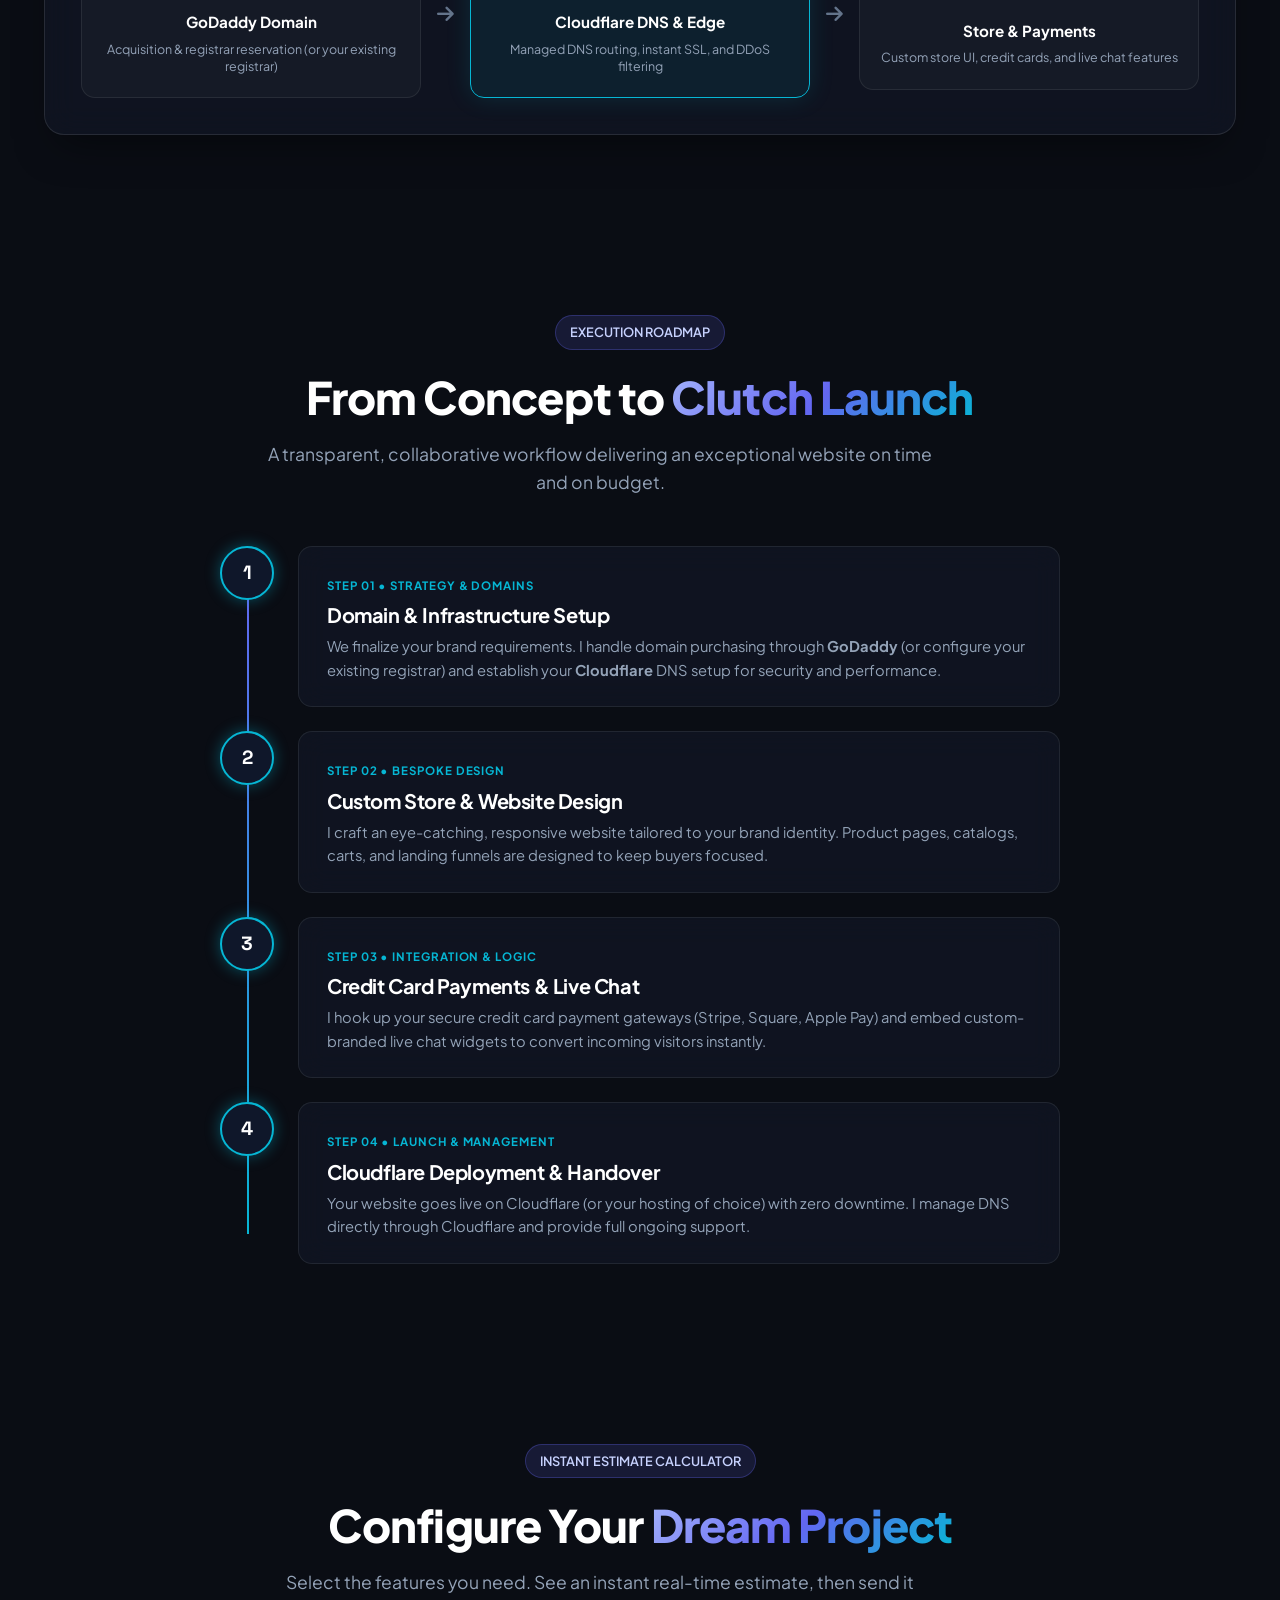
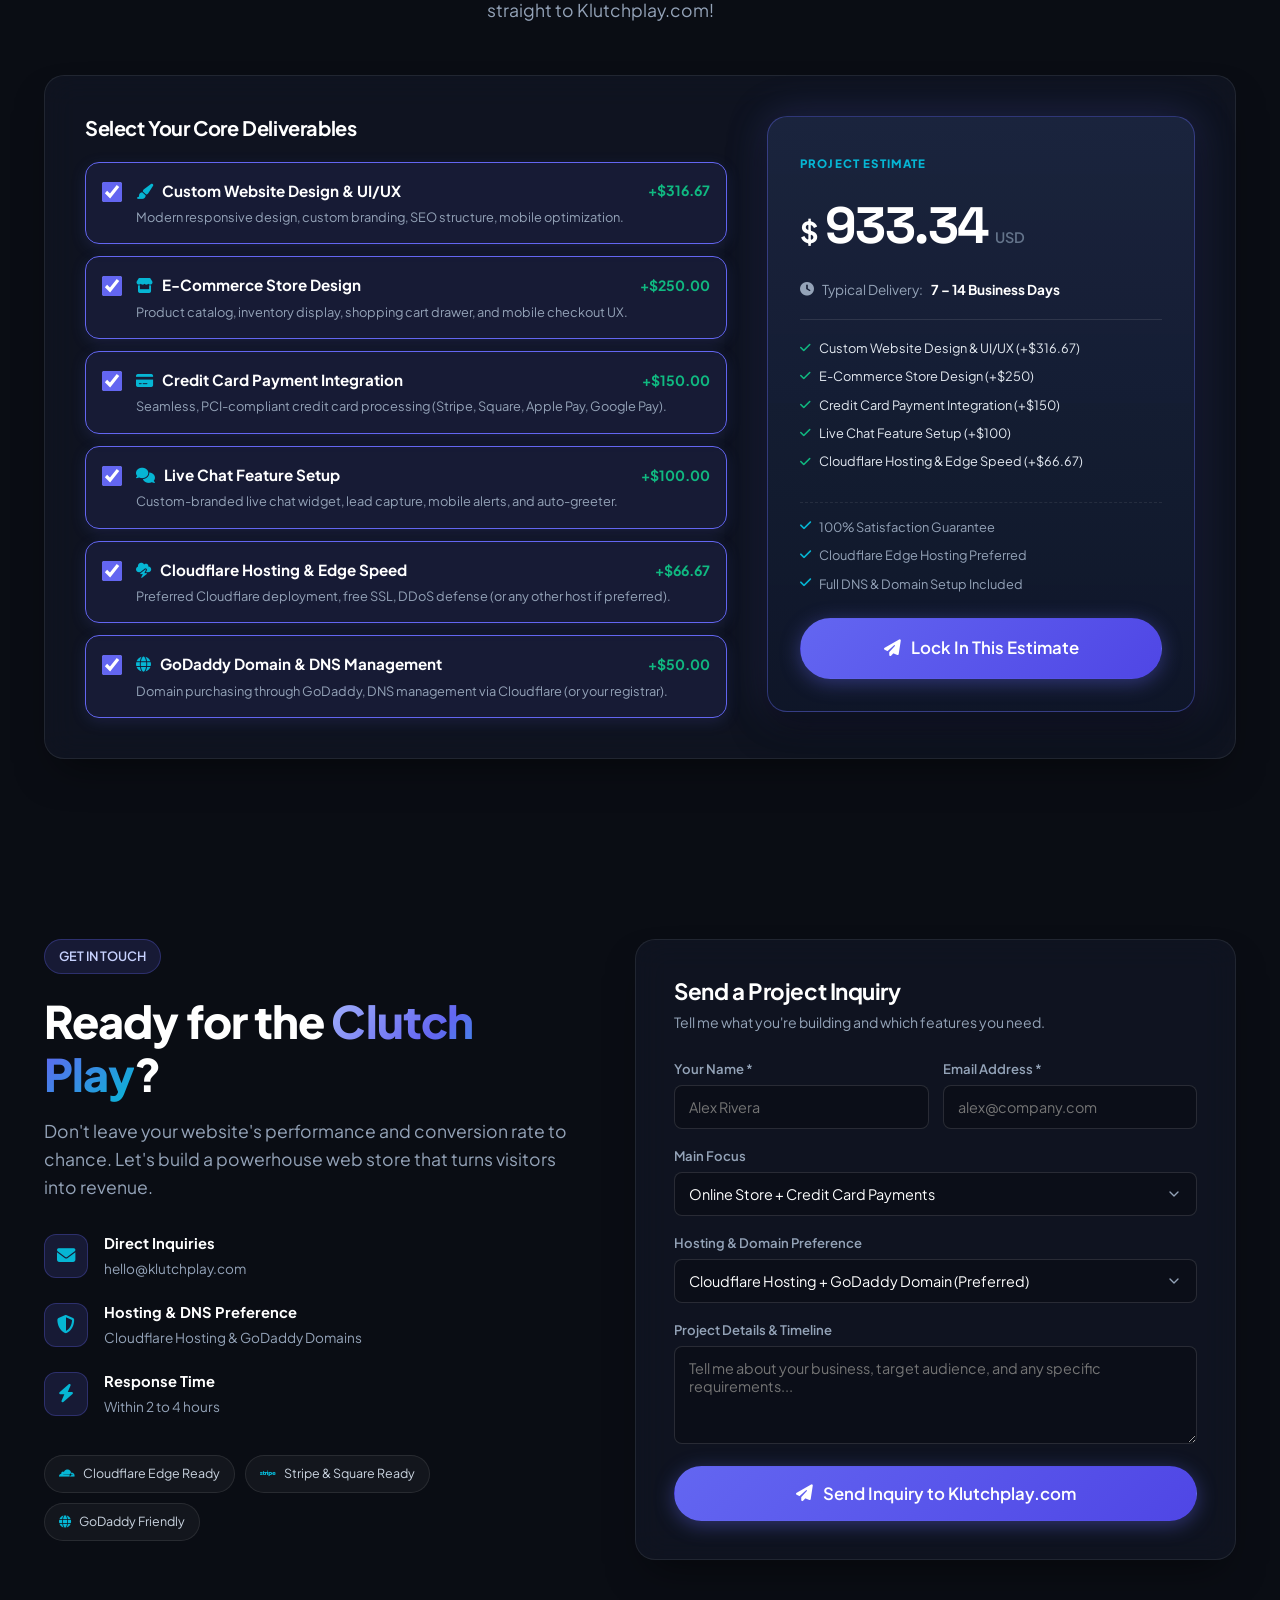
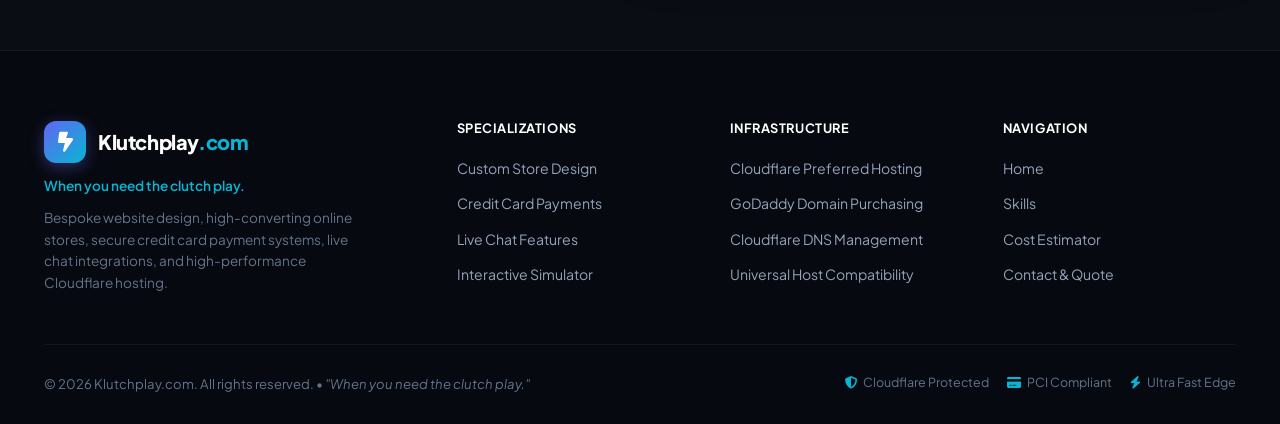
==== commit 047aa4cf: "Updated the site pricing to one-third of the current values across the storefront, cart, and project" ====
--- a/assets/index.html
+++ b/assets/index.html
@@ -268,8 +268,8 @@
                       <span>(128 reviews)</span>
                     </div>
                     <div class="price-row">
-                      <span class="curr-price">$89.00</span>
-                      <span class="old-price">$129.00</span>
+                      <span class="curr-price">$29.67</span>
+                      <span class="old-price">$43.00</span>
                     </div>
                     <button class="mock-add-btn" id="heroStoreDemoBtn" onclick="window.KlutchDemo.launchProductDemo('velocity-pro')">
                       <i class="fa-solid fa-cart-plus"></i> Test in Interactive Demo
@@ -444,7 +444,7 @@
             <!-- Free Shipping Progress Indicator -->
             <div class="shipping-progress-box">
               <div class="shipping-progress-text">
-                <span id="shippingProgressMsg"><i class="fa-solid fa-truck-fast"></i> Add <strong id="shippingNeedAmount">$61.00</strong> more for <strong>FREE Express Shipping</strong>!</span>
+                <span id="shippingProgressMsg"><i class="fa-solid fa-truck-fast"></i> Add <strong id="shippingNeedAmount">$20.33</strong> more for <strong>FREE Express Shipping</strong>!</span>
                 <span id="shippingProgressPercent" class="shipping-percent">59%</span>
               </div>
               <div class="shipping-progress-bar">
@@ -482,10 +482,10 @@
                   </div>
                   <div class="prod-buy-row">
                     <div class="prod-price-wrap">
-                      <span class="prod-price-now">$89.00</span>
-                      <span class="prod-price-was">$129.00</span>
-                    </div>
-                    <button class="btn-sm btn-item-add" onclick="window.KlutchDemo.addToCart('Klutch Velocity Pro Kit', 89, 'velocity-pro')">
+                    <span class="prod-price-now">$29.67</span>
+                    <span class="prod-price-was">$43.00</span>
+                    </div>
+                  <button class="btn-sm btn-item-add" onclick="window.KlutchDemo.addToCart('Klutch Velocity Pro Kit', 29.67, 'velocity-pro')">
                       <i class="fa-solid fa-cart-plus"></i> Add
                     </button>
                   </div>
@@ -511,9 +511,9 @@
                   </div>
                   <div class="prod-buy-row">
                     <div class="prod-price-wrap">
-                      <span class="prod-price-now">$145.00</span>
-                    </div>
-                    <button class="btn-sm btn-item-add" onclick="window.KlutchDemo.addToCart('Apex Carbon Keyset', 145, 'apex-keyset')">
+                    <span class="prod-price-now">$48.33</span>
+                    </div>
+                  <button class="btn-sm btn-item-add" onclick="window.KlutchDemo.addToCart('Apex Carbon Keyset', 48.33, 'apex-keyset')">
                       <i class="fa-solid fa-cart-plus"></i> Add
                     </button>
                   </div>
@@ -539,9 +539,9 @@
                   </div>
                   <div class="prod-buy-row">
                     <div class="prod-price-wrap">
-                      <span class="prod-price-now">$199.00</span>
-                    </div>
-                    <button class="btn-sm btn-item-add" onclick="window.KlutchDemo.addToCart('HyperStream 4K Hub', 199, 'capture-hub')">
+                    <span class="prod-price-now">$66.33</span>
+                    </div>
+                  <button class="btn-sm btn-item-add" onclick="window.KlutchDemo.addToCart('HyperStream 4K Hub', 66.33, 'capture-hub')">
                       <i class="fa-solid fa-cart-plus"></i> Add
                     </button>
                   </div>
@@ -567,9 +567,9 @@
                   </div>
                   <div class="prod-buy-row">
                     <div class="prod-price-wrap">
-                      <span class="prod-price-now">$45.00</span>
-                    </div>
-                    <button class="btn-sm btn-item-add" onclick="window.KlutchDemo.addToCart('Stealth Desk Mat XL', 45, 'desk-mat')">
+                    <span class="prod-price-now">$15.00</span>
+                    </div>
+                  <button class="btn-sm btn-item-add" onclick="window.KlutchDemo.addToCart('Stealth Desk Mat XL', 15, 'desk-mat')">
                       <i class="fa-solid fa-cart-plus"></i> Add
                     </button>
                   </div>
@@ -606,11 +606,11 @@
               <div class="cart-breakdown-table">
                 <div class="breakdown-row">
                   <span>Subtotal:</span>
-                  <span id="cartSubtotalDisplay">$89.00</span>
+                  <span id="cartSubtotalDisplay">$29.67</span>
                 </div>
                 <div class="breakdown-row discount-row" id="discountRow" style="display: none;">
                   <span>Discount (KLUTCH20 -20%):</span>
-                  <span id="cartDiscountDisplay">-$17.80</span>
+                  <span id="cartDiscountDisplay">-$5.93</span>
                 </div>
                 <div class="breakdown-row">
                   <span>Cloudflare Edge Delivery:</span>
@@ -618,7 +618,7 @@
                 </div>
                 <div class="breakdown-row total-due-row">
                   <span>Total Due:</span>
-                  <span class="cart-total-price" id="cartTotalDisplay">$89.00</span>
+                  <span class="cart-total-price" id="cartTotalDisplay">$29.67</span>
                 </div>
               </div>
             </div>
@@ -702,7 +702,7 @@
               </div>
 
               <button type="submit" class="btn btn-primary btn-block btn-lg" id="simPayBtn">
-                <i class="fa-solid fa-lock"></i> Authorize Test Payment (<span id="simPayAmount">$89.00</span>)
+                <i class="fa-solid fa-lock"></i> Authorize Test Payment (<span id="simPayAmount">$29.67</span>)
               </button>
             </form>
 
@@ -955,66 +955,66 @@
 
               <div class="estimator-checkbox-group">
                 <label class="est-option-item selected">
-                  <input type="checkbox" id="optDesign" value="950" checked />
+                  <input type="checkbox" id="optDesign" value="316.67" checked />
                   <div class="opt-content">
                     <div class="opt-title-row">
                       <span class="opt-name"><i class="fa-solid fa-paintbrush"></i> Custom Website Design &amp; UI/UX</span>
-                      <span class="opt-price">+$950</span>
+                      <span class="opt-price">+$316.67</span>
                     </div>
                     <p class="opt-desc">Modern responsive design, custom branding, SEO structure, mobile optimization.</p>
                   </div>
                 </label>
 
                 <label class="est-option-item selected">
-                  <input type="checkbox" id="optStore" value="750" checked />
+                  <input type="checkbox" id="optStore" value="250" checked />
                   <div class="opt-content">
                     <div class="opt-title-row">
                       <span class="opt-name"><i class="fa-solid fa-store"></i> E-Commerce Store Design</span>
-                      <span class="opt-price">+$750</span>
+                      <span class="opt-price">+$250.00</span>
                     </div>
                     <p class="opt-desc">Product catalog, inventory display, shopping cart drawer, and mobile checkout UX.</p>
                   </div>
                 </label>
 
                 <label class="est-option-item selected">
-                  <input type="checkbox" id="optPayments" value="450" checked />
+                  <input type="checkbox" id="optPayments" value="150" checked />
                   <div class="opt-content">
                     <div class="opt-title-row">
                       <span class="opt-name"><i class="fa-solid fa-credit-card"></i> Credit Card Payment Integration</span>
-                      <span class="opt-price">+$450</span>
+                      <span class="opt-price">+$150.00</span>
                     </div>
                     <p class="opt-desc">Seamless, PCI-compliant credit card processing (Stripe, Square, Apple Pay, Google Pay).</p>
                   </div>
                 </label>
 
                 <label class="est-option-item selected">
-                  <input type="checkbox" id="optLiveChat" value="300" checked />
+                  <input type="checkbox" id="optLiveChat" value="100" checked />
                   <div class="opt-content">
                     <div class="opt-title-row">
                       <span class="opt-name"><i class="fa-solid fa-comments"></i> Live Chat Feature Setup</span>
-                      <span class="opt-price">+$300</span>
+                      <span class="opt-price">+$100.00</span>
                     </div>
                     <p class="opt-desc">Custom-branded live chat widget, lead capture, mobile alerts, and auto-greeter.</p>
                   </div>
                 </label>
 
                 <label class="est-option-item selected">
-                  <input type="checkbox" id="optCloudflare" value="200" checked />
+                  <input type="checkbox" id="optCloudflare" value="66.67" checked />
                   <div class="opt-content">
                     <div class="opt-title-row">
                       <span class="opt-name"><i class="fa-solid fa-cloud-bolt"></i> Cloudflare Hosting &amp; Edge Speed</span>
-                      <span class="opt-price">+$200</span>
+                      <span class="opt-price">+$66.67</span>
                     </div>
                     <p class="opt-desc">Preferred Cloudflare deployment, free SSL, DDoS defense (or any other host if preferred).</p>
                   </div>
                 </label>
 
                 <label class="est-option-item selected">
-                  <input type="checkbox" id="optGoDaddy" value="150" checked />
+                  <input type="checkbox" id="optGoDaddy" value="50" checked />
                   <div class="opt-content">
                     <div class="opt-title-row">
                       <span class="opt-name"><i class="fa-solid fa-globe"></i> GoDaddy Domain &amp; DNS Management</span>
-                      <span class="opt-price">+$150</span>
+                      <span class="opt-price">+$50.00</span>
                     </div>
                     <p class="opt-desc">Domain purchasing through GoDaddy, DNS management via Cloudflare (or your registrar).</p>
                   </div>
@@ -1107,17 +1107,17 @@
               <div class="form-row">
                 <div class="form-group half">
                   <label for="clientName">Your Name *</label>
-                  <input type="text" id="clientName" required placeholder="Alex Rivera" />
+                  <input type="text" id="clientName" name="clientName" required placeholder="Alex Rivera" />
                 </div>
                 <div class="form-group half">
                   <label for="clientEmail">Email Address *</label>
-                  <input type="email" id="clientEmail" required placeholder="alex@company.com" />
+                  <input type="email" id="clientEmail" name="clientEmail" required placeholder="alex@company.com" />
                 </div>
               </div>
 
               <div class="form-group">
                 <label for="projectType">Main Focus</label>
-                <select id="projectType">
+                <select id="projectType" name="projectType">
                   <option value="Online Store & Credit Cards">Online Store + Credit Card Payments</option>
                   <option value="Full Website + Store + Live Chat">Complete Website + Store + Live Chat</option>
                   <option value="Live Chat & Payment Gateway Integration">Live Chat &amp; Payment Gateway Only</option>
@@ -1128,7 +1128,7 @@
 
               <div class="form-group">
                 <label for="hostingPreference">Hosting &amp; Domain Preference</label>
-                <select id="hostingPreference">
+                <select id="hostingPreference" name="hostingPreference">
                   <option value="Cloudflare Hosting + GoDaddy Domain (Preferred)">Cloudflare Hosting + GoDaddy Domain (Preferred)</option>
                   <option value="Cloudflare Hosting + Existing Domain">Cloudflare Hosting + My Existing Domain</option>
                   <option value="My Own Hosting Provider (AWS, Vercel, etc.)">My Own Hosting Provider (AWS, Vercel, Netlify, etc.)</option>
@@ -1138,7 +1138,7 @@
 
               <div class="form-group">
                 <label for="projectDetails">Project Details &amp; Timeline</label>
-                <textarea id="projectDetails" rows="4" placeholder="Tell me about your business, target audience, and any specific requirements..."></textarea>
+                <textarea id="projectDetails" name="projectDetails" rows="4" placeholder="Tell me about your business, target audience, and any specific requirements..."></textarea>
               </div>
 
               <button type="submit" class="btn btn-primary btn-block btn-lg" id="submitFormBtn">
@@ -1154,7 +1154,7 @@
             <div id="contactFormError" class="form-error-box" style="display: none;" role="alert">
               <i class="fa-solid fa-circle-exclamation"></i>
               <h4>Inquiry Not Sent</h4>
-              <p>There was a problem sending your inquiry. Please try again shortly.</p>
+              <p id="contactFormErrorMsg">There was a problem sending your inquiry. Please try again shortly.</p>
             </div>
           </div>
         </div>
